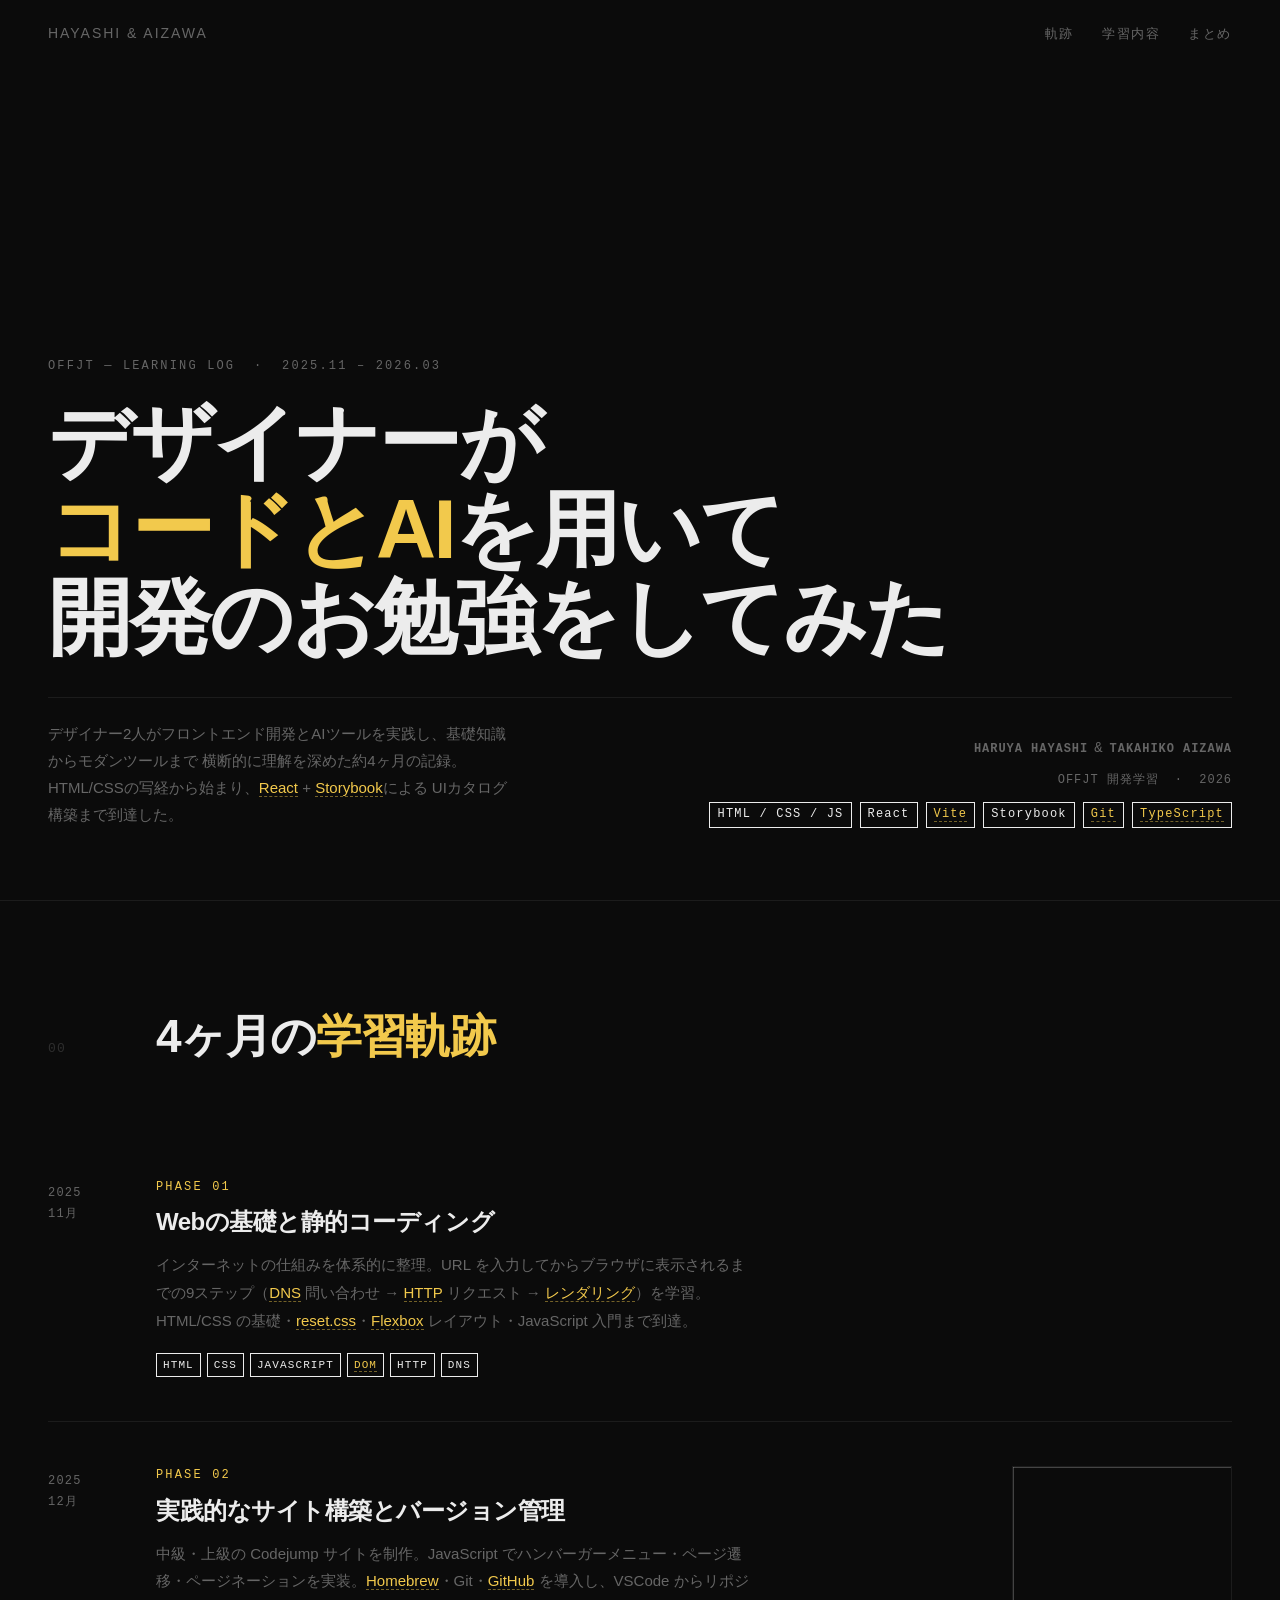
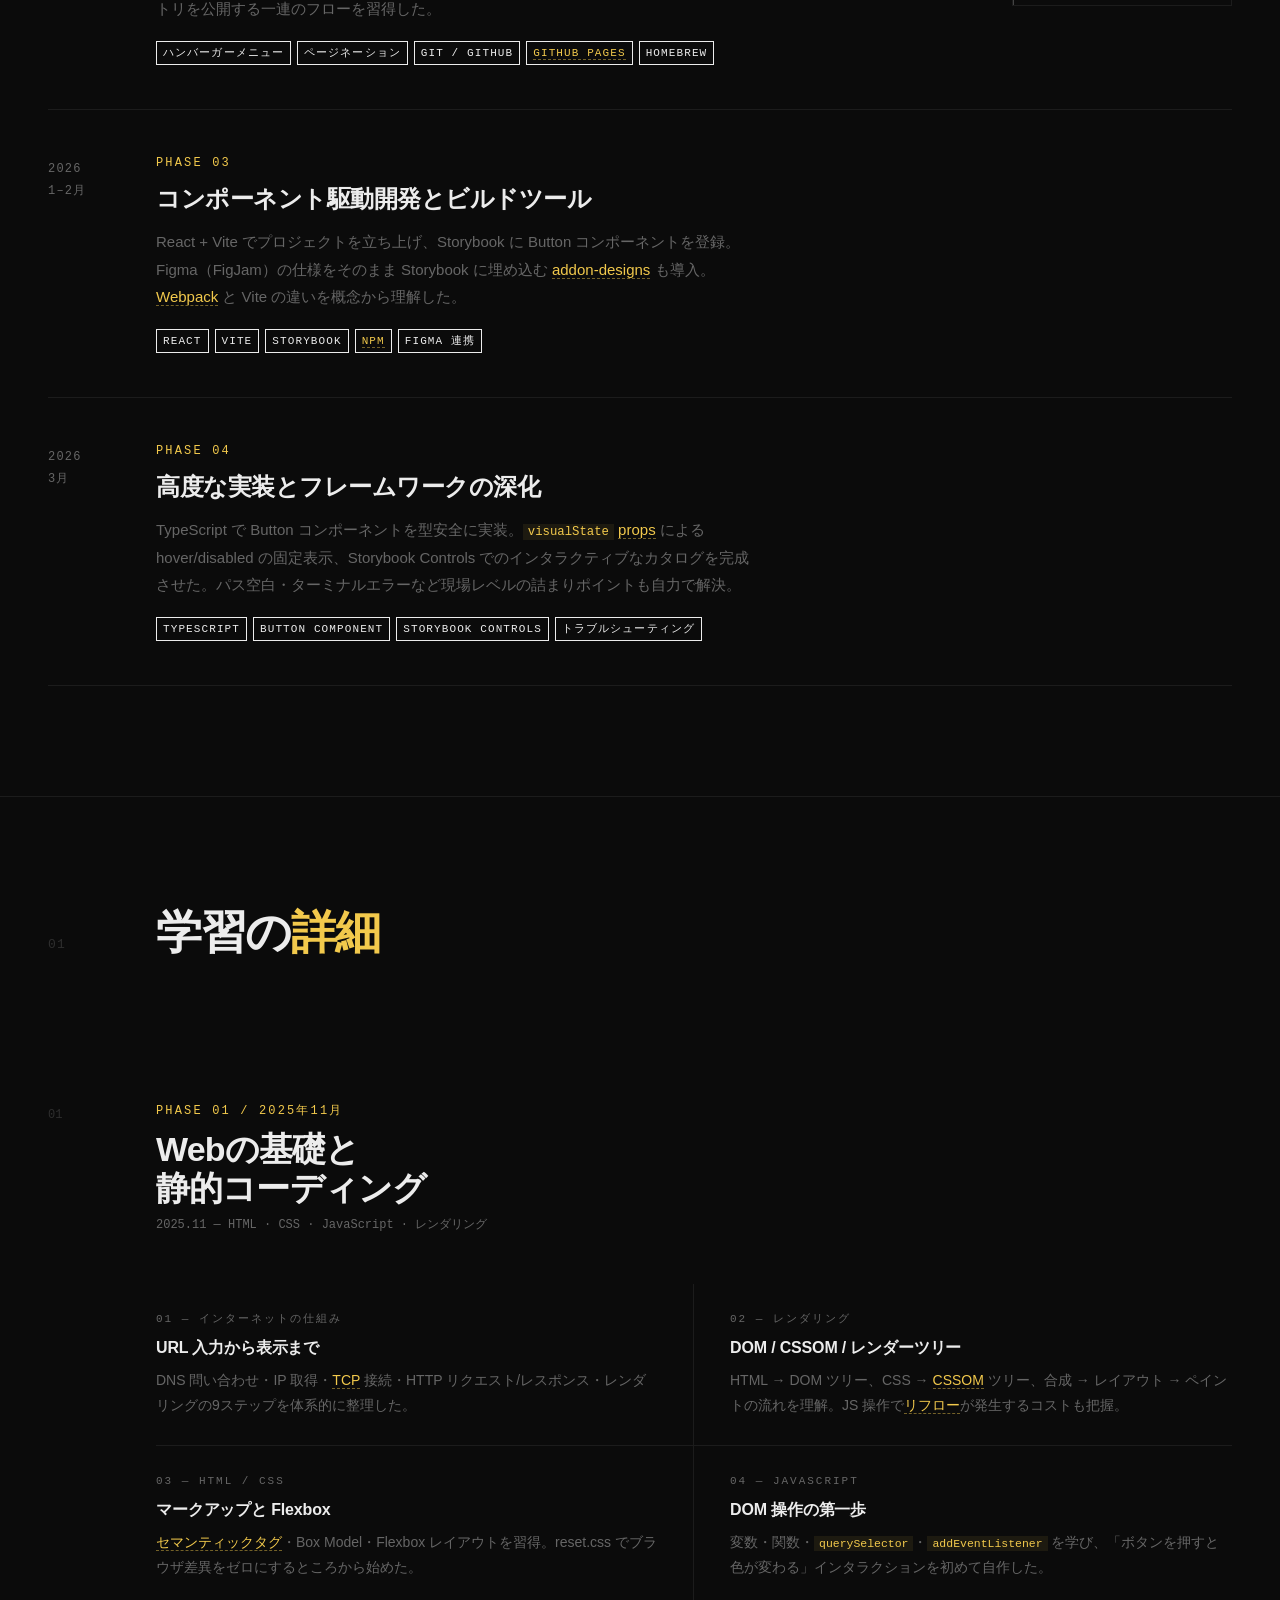
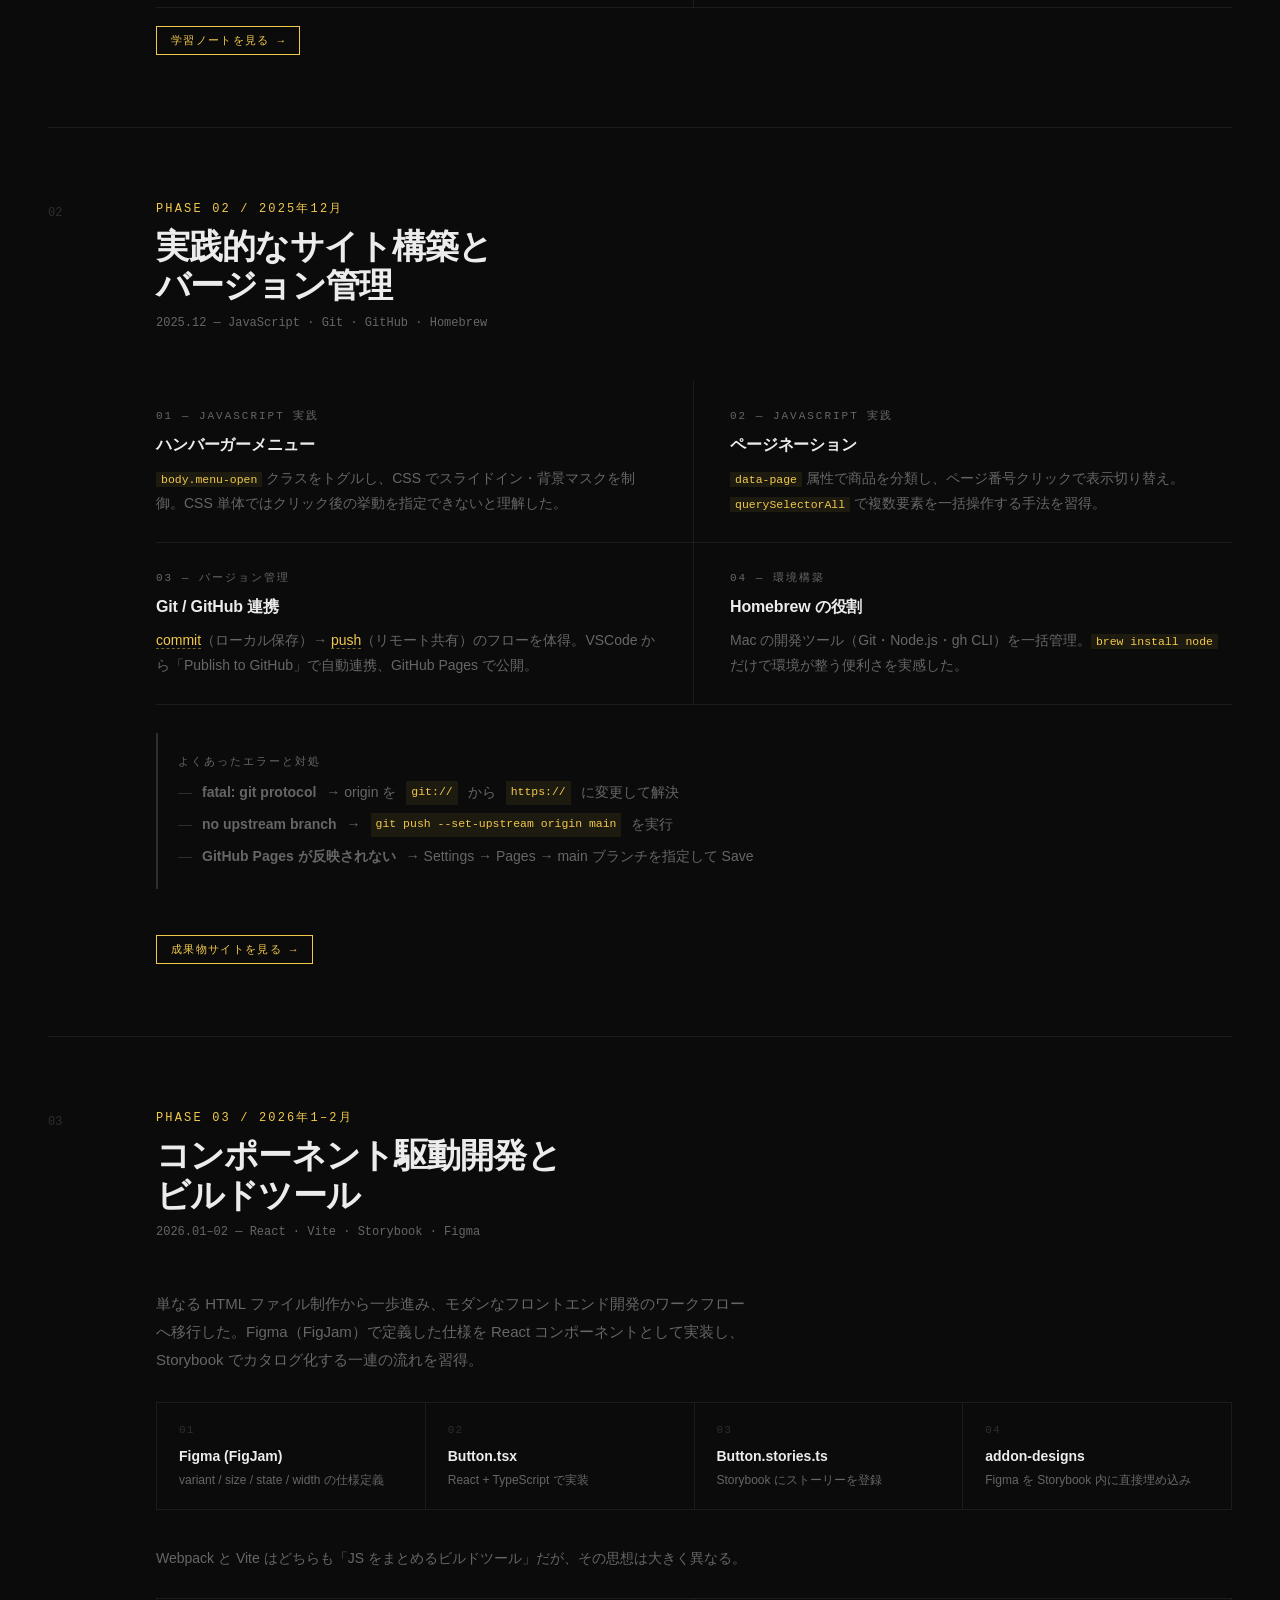
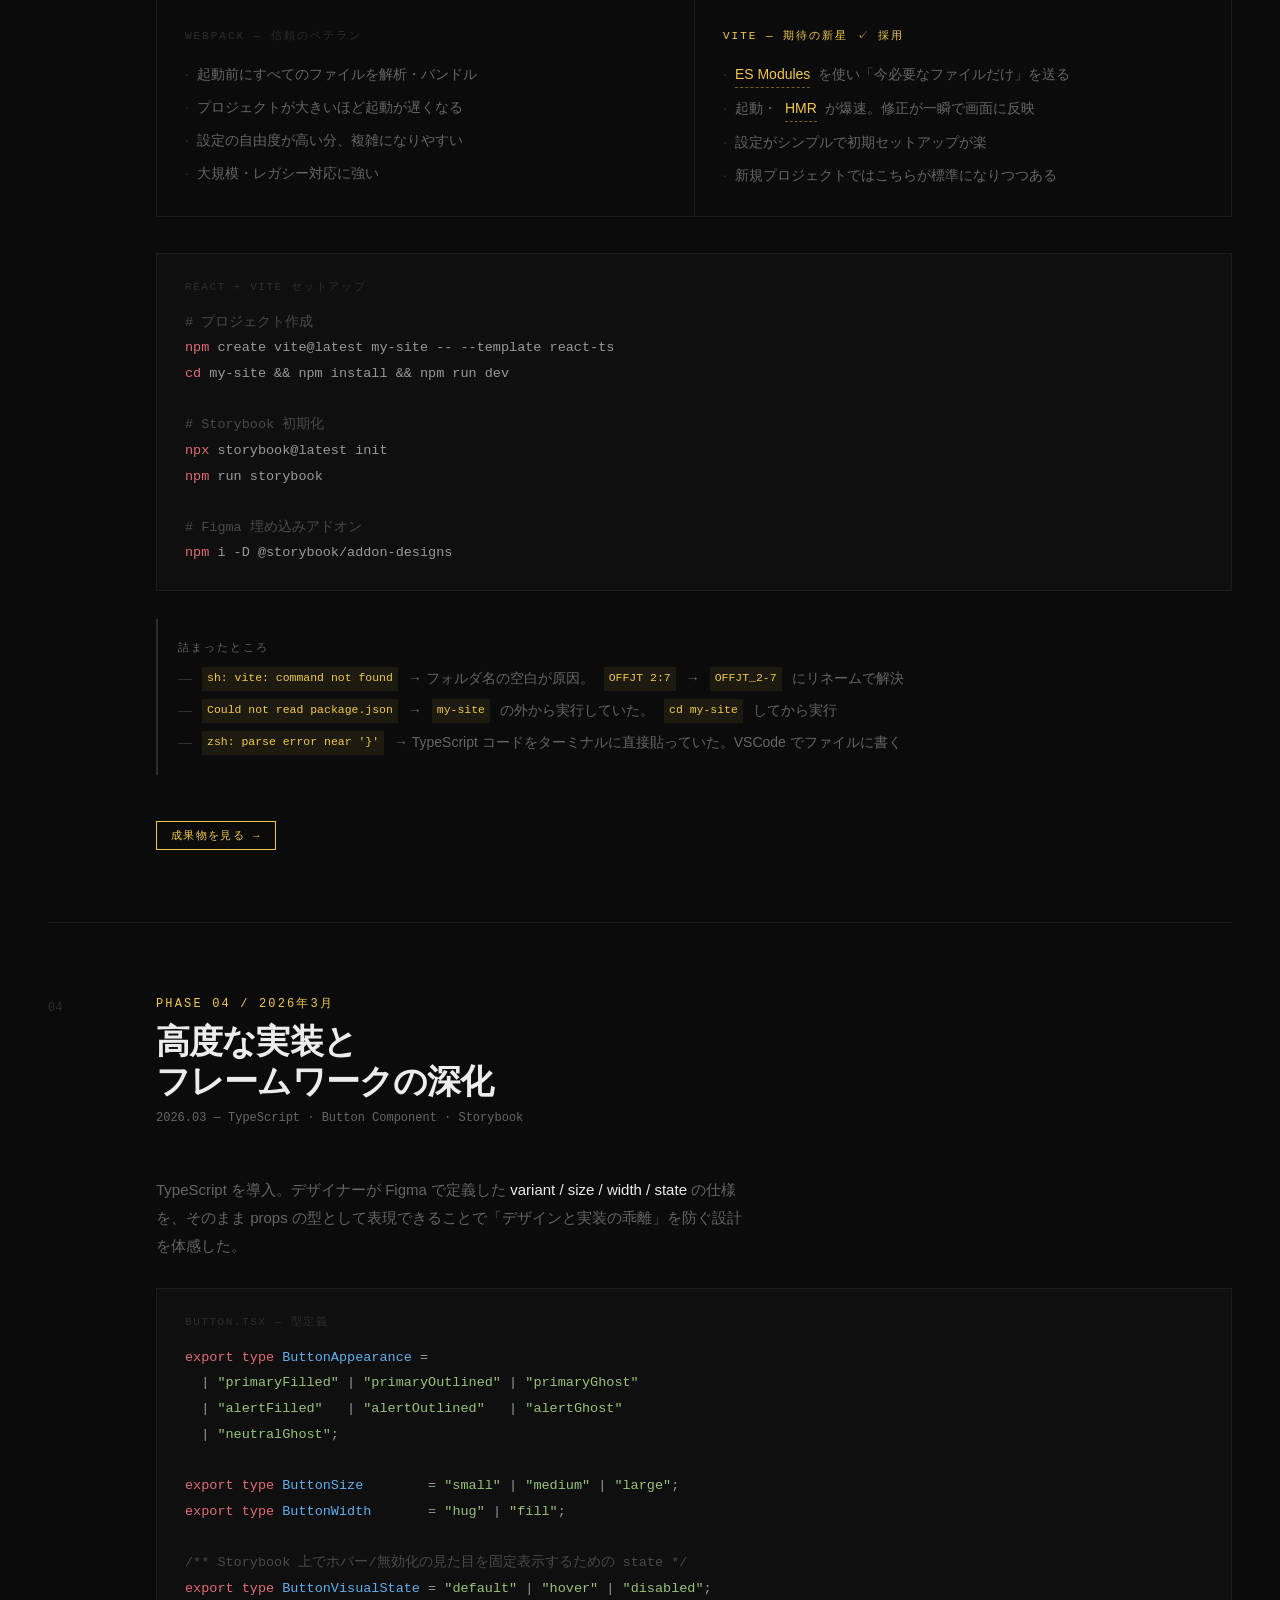
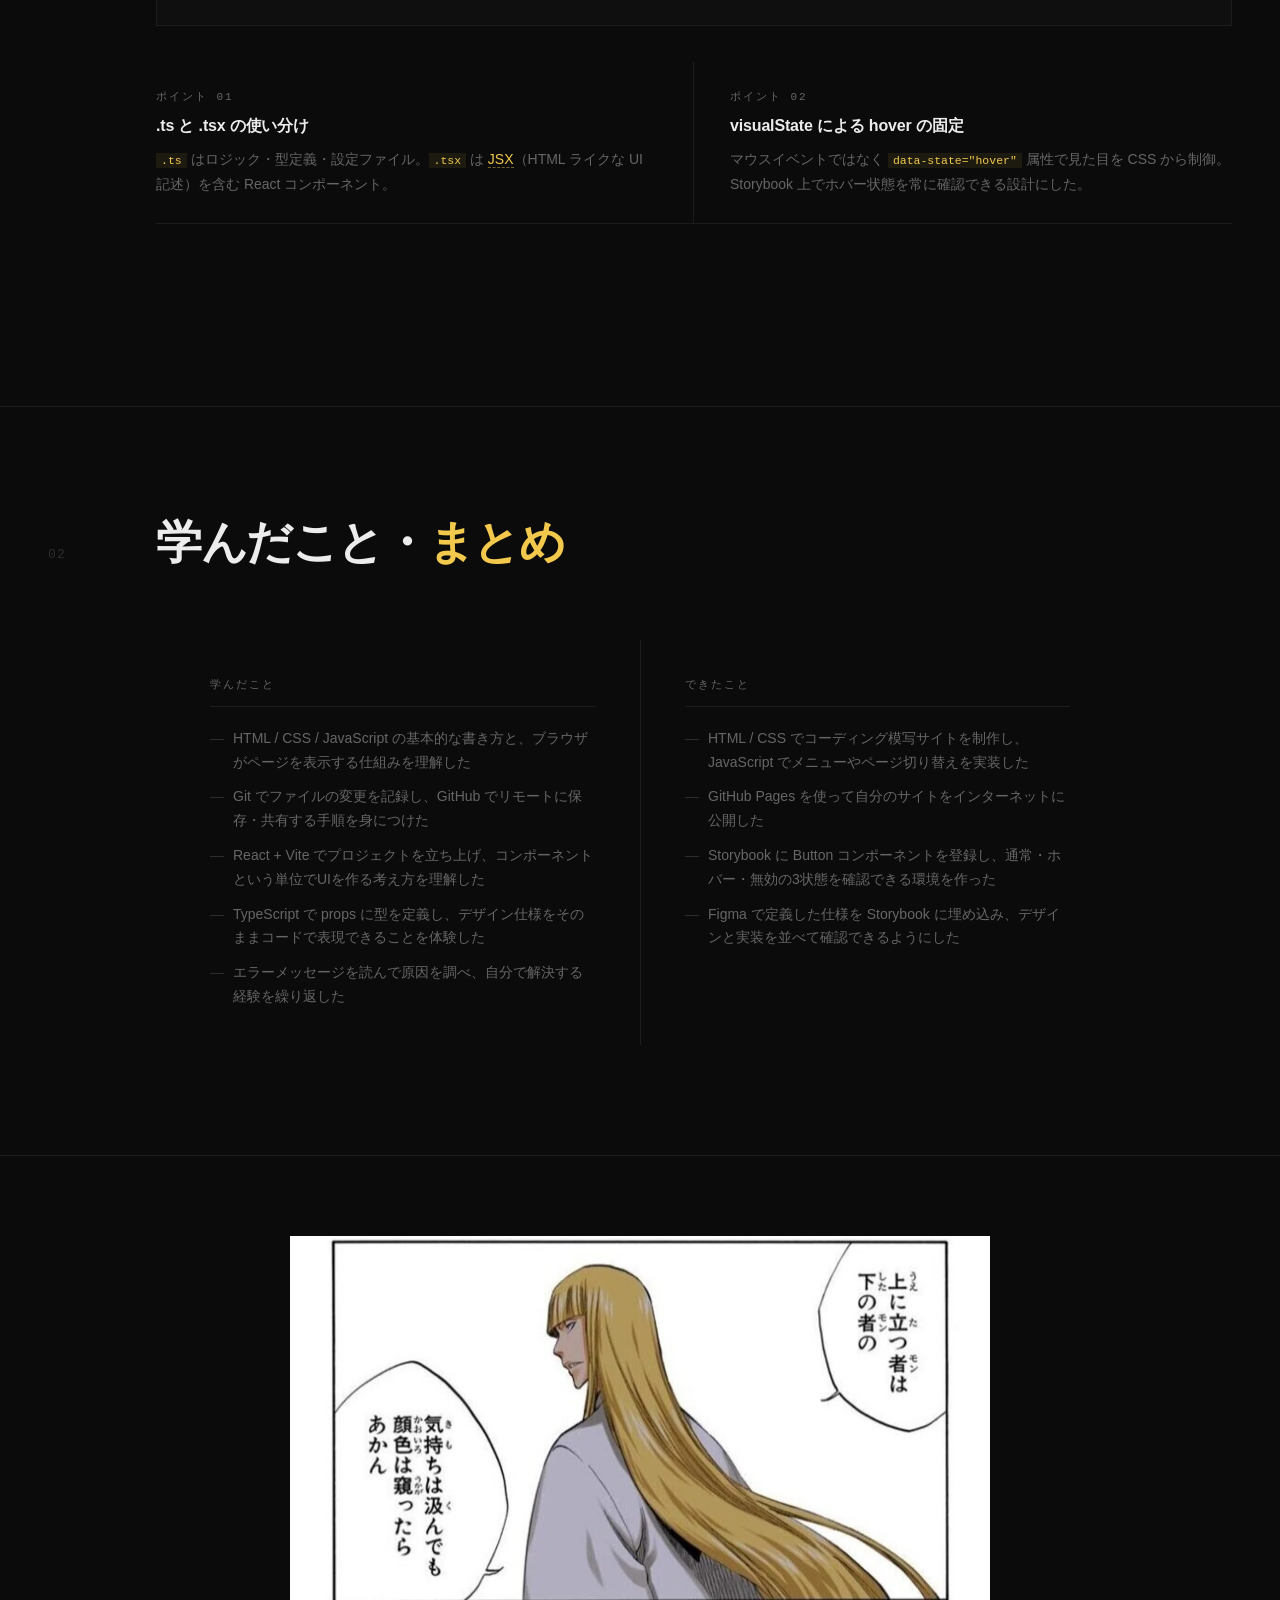
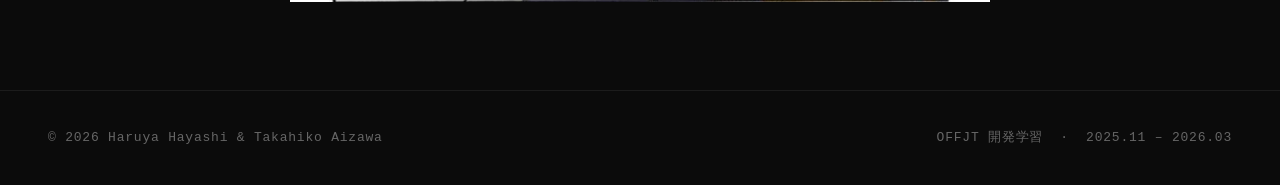
==== index.html @ 08e6c6c5 "e" ====
<!DOCTYPE html>
<html lang="ja">
<head>
  <meta charset="UTF-8" />
  <meta name="viewport" content="width=device-width, initial-scale=1.0" />
  <title>デザイナーがコードとAIを用いて — HAYASHI & AIZAWA</title>
  <style>
    :root {
      --bg: #0b0b0b;
      --fg: #ececec;
      --fg-muted: #666;
      --fg-dim: #2e2e2e;
      --accent: #f2c94c;
      --line: #1c1c1c;
      --mono: "SF Mono", "Fira Code", "Inconsolata", monospace;
      --sans: -apple-system, "Hiragino Sans", "Hiragino Kaku Gothic ProN", "Noto Sans JP", sans-serif;
    }

    *, *::before, *::after { box-sizing: border-box; margin: 0; padding: 0; }
    html { scroll-behavior: smooth; }

    body {
      background: var(--bg);
      color: var(--fg);
      font-family: var(--sans);
      line-height: 1.65;
      -webkit-font-smoothing: antialiased;
    }

    ::selection { background: var(--accent); color: #000; }
    ::-webkit-scrollbar { width: 3px; }
    ::-webkit-scrollbar-track { background: var(--bg); }
    ::-webkit-scrollbar-thumb { background: #2a2a2a; }

    /* ── NAV ── */
    nav {
      position: fixed; top: 0; left: 0; right: 0; z-index: 99;
      padding: 20px 48px;
      display: flex; justify-content: space-between; align-items: center;
    }

    .nav-name {
      font-size: 14px; letter-spacing: 0.14em; text-transform: uppercase;
      color: var(--fg-muted); text-decoration: none;
    }

    .nav-right { display: flex; gap: 28px; list-style: none; }

    .nav-right a {
      font-size: 13px; letter-spacing: 0.12em; text-transform: uppercase;
      color: var(--fg-muted); text-decoration: none;
      position: relative; transition: color 0.2s;
    }

    .nav-right a::after {
      content: ""; position: absolute; left: 0; bottom: -2px;
      width: 100%; height: 1px; background: var(--fg);
      transform: scaleX(0); transform-origin: right;
      transition: transform 0.35s cubic-bezier(0.76, 0, 0.24, 1);
    }

    .nav-right a:hover { color: var(--fg); }
    .nav-right a:hover::after { transform: scaleX(1); transform-origin: left; }

    /* ── HERO ── */
    #hero {
      min-height: 100vh; padding: 0 48px 72px;
      display: flex; flex-direction: column; justify-content: flex-end;
    }

    .hero-eyebrow {
      font-family: var(--mono); font-size: 12px; letter-spacing: 0.18em;
      color: var(--fg-muted); text-transform: uppercase; margin-bottom: 22px;
    }

    /* title wrapper — needed for canvas overlay */
    .hero-title-wrap {
      position: relative;
      display: block;
      margin-bottom: 36px;
    }

    .hero-title {
      font-size: clamp(38px, 6.5vw, 90px);
      font-weight: 700; line-height: 1.05; letter-spacing: -0.03em;
      position: relative; z-index: 1;
    }

    .hero-title em { font-style: normal; color: var(--accent); }

.hero-row {
      display: flex; justify-content: space-between; align-items: flex-end;
      border-top: 1px solid var(--line); padding-top: 22px;
      flex-wrap: wrap; gap: 16px;
    }

    .hero-desc {
      max-width: 460px; font-size: 15px; color: var(--fg-muted); line-height: 1.8;
    }

    .hero-meta { text-align: right; }

    .hero-meta-name {
      font-size: 15px; font-weight: 600; letter-spacing: 0.06em; margin-bottom: 6px;
    }

    .hero-meta-name span {
      color: var(--fg-muted); font-weight: 400; font-size: 14px;
      margin: 0 6px;
    }

    .hero-meta p {
      font-family: var(--mono); font-size: 12px; color: var(--fg-muted);
      letter-spacing: 0.08em; line-height: 2;
    }

    .stack-row { display: flex; gap: 8px; flex-wrap: wrap; margin-top: 10px; justify-content: flex-end; }

    .stack-item {
      font-family: var(--mono); font-size: 12px; letter-spacing: 0.1em;
      color: var(--fg); border: 1px solid var(--fg); padding: 2px 7px;
    }

    /* ── SECTION ── */
    .section { padding: 110px 48px; border-top: 1px solid var(--line); }

    .ch {
      display: grid; grid-template-columns: 72px 1fr;
      gap: 36px; align-items: baseline; margin-bottom: 72px;
    }

    .ch-num {
      font-family: var(--mono); font-size: 13px; color: var(--fg-dim);
      letter-spacing: 0.1em; padding-top: 5px;
    }

    .ch-title {
      font-size: clamp(28px, 4vw, 46px);
      font-weight: 700; letter-spacing: -0.03em; line-height: 1.1;
    }

    .ch-title span { color: var(--accent); }

    /* ── TIMELINE ── */
    .tl-item {
      display: grid; grid-template-columns: 72px 1fr;
      gap: 36px; padding: 44px 0; border-bottom: 1px solid var(--line);
    }

    .tl-item:first-child { border-top: 1px solid var(--line); }

    .tl-date {
      font-family: var(--mono); font-size: 12px; color: var(--fg-muted);
      letter-spacing: 0.1em; padding-top: 5px; line-height: 1.8;
    }

    .tl-phase {
      font-size: 12px; letter-spacing: 0.18em; text-transform: uppercase;
      color: var(--accent); font-family: var(--mono); margin-bottom: 10px;
    }

    .tl-heading {
      font-size: clamp(19px, 2.2vw, 24px);
      font-weight: 700; letter-spacing: -0.02em; line-height: 1.25; margin-bottom: 14px;
    }

    .tl-text { font-size: 15px; color: var(--fg-muted); max-width: 600px; line-height: 1.85; }

    .tl-tags { display: flex; flex-wrap: wrap; gap: 6px; margin-top: 18px; }

    .tl-tag {
      font-family: var(--mono); font-size: 11px; letter-spacing: 0.1em;
      color: var(--fg); border: 1px solid var(--fg);
      padding: 2px 6px; text-transform: uppercase;
    }

    /* ── LEARN BLOCK ── */
    .learn-block { padding: 72px 0; border-bottom: 1px solid var(--line); }
    .learn-block:last-child { border-bottom: none; }

    .lb-header { display: grid; grid-template-columns: 72px 1fr; gap: 36px; margin-bottom: 48px; }

    .lb-num { font-family: var(--mono); font-size: 12px; color: var(--fg-dim); padding-top: 4px; }

    .lb-phase-label {
      font-family: var(--mono); font-size: 12px; letter-spacing: 0.18em;
      color: var(--accent); text-transform: uppercase; margin-bottom: 8px;
    }

    .lb-title {
      font-size: clamp(22px, 3vw, 34px);
      font-weight: 700; letter-spacing: -0.025em; line-height: 1.15;
    }

    .lb-period {
      font-family: var(--mono); font-size: 12px; color: var(--fg-muted); margin-top: 8px;
    }

    .lb-body { display: grid; grid-template-columns: 72px 1fr; gap: 36px; }

    .learn-items { display: grid; grid-template-columns: 1fr 1fr; }

    .learn-item {
      padding: 26px 0; border-bottom: 1px solid var(--line); padding-right: 36px;
    }

    .learn-item:nth-child(odd) { border-right: 1px solid var(--line); }
    .learn-item:nth-child(even) { padding-left: 36px; padding-right: 0; }

    .learn-item-label {
      font-family: var(--mono); font-size: 11px; letter-spacing: 0.18em;
      color: var(--fg-muted); text-transform: uppercase; margin-bottom: 7px;
    }

    .learn-item-title { font-size: 16px; font-weight: 600; margin-bottom: 7px; letter-spacing: -0.01em; }

    .learn-item-text { font-size: 14px; color: var(--fg-muted); line-height: 1.8; }

    /* ── CODE ── */
    code {
      font-family: var(--mono); font-size: 0.82em;
      color: var(--accent); background: rgba(242,201,76,0.08); padding: 1px 5px;
    }

    .codeblock {
      margin: 28px 0; background: #0f0f0f;
      border: 1px solid var(--line); padding: 24px 28px; overflow-x: auto;
    }

    .codeblock-label {
      font-family: var(--mono); font-size: 11px; letter-spacing: 0.14em;
      color: var(--fg-dim); text-transform: uppercase; margin-bottom: 14px;
    }

    .codeblock pre {
      font-family: var(--mono); font-size: 13.5px; line-height: 1.9; color: #999;
    }

    .codeblock pre .kw  { color: #e06c75; }
    .codeblock pre .ty  { color: #61afef; }
    .codeblock pre .st  { color: #98c379; }
    .codeblock pre .cm  { color: #4a4a4a; }

    /* ── NOTE ── */
    .note {
      padding: 20px 0 20px 20px; border-left: 2px solid var(--fg-dim); margin: 28px 0;
    }

    .note-label {
      font-family: var(--mono); font-size: 11px; letter-spacing: 0.18em;
      color: var(--fg-muted); text-transform: uppercase; margin-bottom: 10px;
    }

    .note-list { list-style: none; display: flex; flex-direction: column; gap: 8px; }

    .note-list li {
      font-size: 14px; color: var(--fg-muted); line-height: 1.7;
      display: flex; gap: 10px;
    }

    .note-list li::before { content: "—"; color: var(--fg-dim); flex-shrink: 0; }

    /* ── COMPARE ── */
    .compare { display: grid; grid-template-columns: 1fr 1fr; border: 1px solid var(--line); margin: 28px 0; }

    .compare-col { padding: 28px; }
    .compare-col + .compare-col { border-left: 1px solid var(--line); }

    .compare-col-label {
      font-family: var(--mono); font-size: 11px; letter-spacing: 0.18em;
      text-transform: uppercase; margin-bottom: 18px;
    }

    .compare-col.col-a .compare-col-label { color: var(--fg-dim); }
    .compare-col.col-b .compare-col-label { color: var(--accent); }

    .compare-list { list-style: none; display: flex; flex-direction: column; gap: 9px; }

    .compare-list li {
      font-size: 14px; color: var(--fg-muted); line-height: 1.7;
      display: flex; gap: 8px;
    }

    .compare-list li::before { content: "·"; color: var(--fg-dim); }

    /* ── FLOW ── */
    .flow { display: flex; border: 1px solid var(--line); margin: 28px 0; flex-wrap: wrap; }

    .flow-step { padding: 18px 22px; flex: 1 1 0; min-width: 120px; }
    .flow-step + .flow-step { border-left: 1px solid var(--line); }

    .flow-step-num {
      font-family: var(--mono); font-size: 11px; color: var(--fg-dim);
      letter-spacing: 0.1em; margin-bottom: 6px;
    }

    .flow-step-title { font-size: 14px; font-weight: 600; margin-bottom: 3px; }
    .flow-step-sub { font-size: 12px; color: var(--fg-muted); }

    /* ── SUMMARY ── */
    .summary-cols {
      display: grid; grid-template-columns: 1fr 1fr;
      max-width: 860px; margin: 0 auto;
    }

    .s-col { padding: 36px 0; padding-right: 44px; }

    .s-col + .s-col { padding-left: 44px; border-left: 1px solid var(--line); }

    .s-col:last-child { padding-right: 0; }

    .s-col-label {
      font-family: var(--mono); font-size: 11px; letter-spacing: 0.18em;
      text-transform: uppercase; color: var(--fg-muted);
      margin-bottom: 20px; padding-bottom: 12px; border-bottom: 1px solid var(--line);
    }

    .s-list { list-style: none; display: flex; flex-direction: column; gap: 11px; }

    .s-list li {
      font-size: 14px; color: var(--fg-muted); line-height: 1.7; display: flex; gap: 9px;
    }

    .s-list li::before { content: "—"; color: var(--fg-dim); flex-shrink: 0; }

    /* ── FOOTER ── */
    footer {
      border-top: 1px solid var(--line); padding: 36px 48px;
      display: flex; justify-content: space-between; align-items: center;
      flex-wrap: wrap; gap: 12px;
    }

    footer p { font-family: var(--mono); font-size: 13px; color: var(--fg-muted); letter-spacing: 0.06em; }

    /* ── SITE MODAL ── */
    .site-preview-btn {
      display: inline-flex; align-items: center; gap: 7px;
      margin-top: 18px;
      font-family: var(--mono); font-size: 11px; letter-spacing: 0.12em; text-transform: uppercase;
      color: var(--accent); border: 1px solid var(--accent);
      padding: 6px 14px; cursor: pointer; background: none;
      transition: background 0.2s, color 0.2s;
    }
    .site-preview-btn:hover { background: var(--accent); color: #000; }

    .site-modal-overlay {
      display: none; position: fixed; inset: 0; z-index: 999;
      background: rgba(0,0,0,0.85); backdrop-filter: blur(4px);
      align-items: center; justify-content: center;
    }
    .site-modal-overlay.open { display: flex; }

    .site-modal {
      position: relative; width: 90vw; max-width: 1100px; height: 85vh;
      background: #fff; border: 1px solid var(--line);
      display: flex; flex-direction: column;
    }

    .site-modal-bar {
      display: flex; justify-content: space-between; align-items: center;
      padding: 10px 16px; background: #111; border-bottom: 1px solid var(--line); flex-shrink: 0;
    }

    .site-modal-bar span {
      font-family: var(--mono); font-size: 11px; color: var(--fg-muted); letter-spacing: 0.1em;
    }

    .site-modal-close {
      background: none; border: none; cursor: pointer;
      font-family: var(--mono); font-size: 13px; color: var(--fg-muted);
      transition: color 0.2s; padding: 0 4px;
    }
    .site-modal-close:hover { color: var(--fg); }

    .site-modal iframe {
      flex: 1; width: 100%; border: none;
    }

    /* ── TL THUMBNAIL ── */
    .tl-inner {
      display: flex; justify-content: space-between; align-items: flex-start; gap: 28px;
    }
    .tl-inner-text { flex: 1; min-width: 0; }
    .tl-thumb-wrap {
      flex-shrink: 0; width: 220px; height: 140px;
      overflow: hidden; position: relative;
      border: 1px solid var(--line); cursor: pointer;
    }
    .tl-thumb-wrap iframe {
      width: 1100px; height: 700px;
      transform: scale(0.2); transform-origin: top left;
      pointer-events: none;
    }
    .tl-thumb-overlay {
      position: absolute; inset: 0;
      background: rgba(0,0,0,0); transition: background 0.2s;
      display: flex; align-items: flex-end; padding: 8px;
    }
    .tl-thumb-wrap:hover .tl-thumb-overlay { background: rgba(0,0,0,0.45); }
    .tl-thumb-label {
      font-family: var(--mono); font-size: 10px; letter-spacing: 0.12em;
      text-transform: uppercase; color: #fff;
      opacity: 0; transition: opacity 0.2s;
    }
    .tl-thumb-wrap:hover .tl-thumb-label { opacity: 1; }

    /* ── GLOSSARY ── */
    .gl {
      color: var(--accent);
      border-bottom: 1px dashed rgba(242,201,76,0.45);
      cursor: pointer;
      transition: opacity 0.15s;
    }
    .gl:hover { opacity: 0.65; }

    #gl-popup {
      display: none;
      position: fixed;
      z-index: 9998;
      width: 272px;
      background: #141414;
      border: 1px solid #2e2e2e;
      padding: 16px 18px 15px;
      box-shadow: 0 14px 44px rgba(0,0,0,0.75);
    }
    #gl-popup.open { display: block; }
    #gl-popup-title {
      font-family: var(--mono); font-size: 11px;
      letter-spacing: 0.16em; text-transform: uppercase;
      color: var(--accent); margin-bottom: 9px; padding-right: 20px;
    }
    #gl-popup-body {
      font-size: 13px; color: var(--fg-muted); line-height: 1.75;
    }
    #gl-popup-close {
      position: absolute; top: 10px; right: 12px;
      background: none; border: none; cursor: pointer;
      font-family: var(--mono); font-size: 11px;
      color: var(--fg-dim); padding: 2px 4px;
      transition: color 0.15s;
    }
    #gl-popup-close:hover { color: var(--fg); }

    /* ── REVEAL ── */
    .reveal { opacity: 0; transform: translateY(20px); transition: opacity 0.65s ease, transform 0.65s ease; }
    .reveal.in { opacity: 1; transform: none; }
    .reveal:nth-child(2) { transition-delay: 0.07s; }
    .reveal:nth-child(3) { transition-delay: 0.14s; }

    /* ── RESPONSIVE ── */
    @media (max-width: 768px) {
      nav { padding: 16px 20px; }
      .nav-right { display: none; }
      #hero { padding: 0 20px 56px; }
      .section { padding: 72px 20px; }
      .ch, .tl-item, .lb-header, .lb-body { grid-template-columns: 1fr; gap: 8px; }
      .ch-num, .lb-num { display: none; }
      .learn-items { grid-template-columns: 1fr; }
      .learn-item:nth-child(odd) { border-right: none; }
      .learn-item:nth-child(even) { padding-left: 0; }
      .summary-cols { grid-template-columns: 1fr; }
      .s-col { padding: 28px 0 !important; border-left: none !important; }
      .compare, .flow { grid-template-columns: 1fr; flex-direction: column; }
      .compare-col + .compare-col { border-left: none; border-top: 1px solid var(--line); }
      .flow-step + .flow-step { border-left: none; border-top: 1px solid var(--line); }
      footer { padding: 28px 20px; }
    }
  </style>
</head>
<body>

<!-- NAV -->
<nav>
  <a class="nav-name" href="#hero">Hayashi &amp; Aizawa</a>
  <ul class="nav-right">
    <li><a href="#timeline">軌跡</a></li>
    <li><a href="#phases">学習内容</a></li>
    <li><a href="#summary">まとめ</a></li>
  </ul>
</nav>

<!-- HERO -->
<section id="hero">
  <p class="hero-eyebrow">OFFJT — Learning Log &nbsp;·&nbsp; 2025.11 – 2026.03</p>

  <div class="hero-title-wrap">
    <h1 class="hero-title">
      デザイナーが<br>
      <em>コードとAI</em>を用いて<br>
      開発のお勉強をしてみた
    </h1>
  </div>

  <div class="hero-row">
    <p class="hero-desc">
      デザイナー2人がフロントエンド開発とAIツールを実践し、基礎知識からモダンツールまで
      横断的に理解を深めた約4ヶ月の記録。HTML/CSSの写経から始まり、React + Storybookによる
      UIカタログ構築まで到達した。
    </p>
    <div class="hero-meta">
      <p class="hero-meta-name">
        HARUYA HAYASHI<span>&amp;</span>TAKAHIKO AIZAWA
      </p>
      <p>OFFJT 開発学習 &nbsp;·&nbsp; 2026</p>
      <div class="stack-row">
        <span class="stack-item">HTML / CSS / JS</span>
        <span class="stack-item">React</span>
        <span class="stack-item">Vite</span>
        <span class="stack-item">Storybook</span>
        <span class="stack-item">Git</span>
        <span class="stack-item">TypeScript</span>
      </div>
    </div>
  </div>
</section>

<!-- TIMELINE -->
<section id="timeline" class="section">
  <div class="ch reveal">
    <span class="ch-num">00</span>
    <h2 class="ch-title">4ヶ月の<span>学習軌跡</span></h2>
  </div>

  <div class="tl-item reveal">
    <div class="tl-date">2025<br>11月</div>
    <div>
      <p class="tl-phase">Phase 01</p>
      <h3 class="tl-heading">Webの基礎と静的コーディング</h3>
      <p class="tl-text">インターネットの仕組みを体系的に整理。URL を入力してからブラウザに表示されるまでの9ステップ（DNS 問い合わせ → HTTP リクエスト → レンダリング）を学習。HTML/CSS の基礎・reset.css・Flexbox レイアウト・JavaScript 入門まで到達。</p>
      <div class="tl-tags">
        <span class="tl-tag">HTML</span><span class="tl-tag">CSS</span><span class="tl-tag">JavaScript</span><span class="tl-tag">DOM</span><span class="tl-tag">HTTP</span><span class="tl-tag">DNS</span>
      </div>
    </div>
  </div>

  <div class="tl-item reveal">
    <div class="tl-date">2025<br>12月</div>
    <div class="tl-inner">
      <div class="tl-inner-text">
        <p class="tl-phase">Phase 02</p>
        <h3 class="tl-heading">実践的なサイト構築とバージョン管理</h3>
        <p class="tl-text">中級・上級の Codejump サイトを制作。JavaScript でハンバーガーメニュー・ページ遷移・ページネーションを実装。Homebrew・Git・GitHub を導入し、VSCode からリポジトリを公開する一連のフローを習得した。</p>
        <div class="tl-tags">
          <span class="tl-tag">ハンバーガーメニュー</span><span class="tl-tag">ページネーション</span><span class="tl-tag">Git / GitHub</span><span class="tl-tag">GitHub Pages</span><span class="tl-tag">Homebrew</span>
        </div>
      </div>
      <div class="tl-thumb-wrap" onclick="openTlSampleModal()">
        <iframe src="https://takahikoaizawa-com.github.io/sample/" title="Phase 02 成果物サイト" loading="lazy" scrolling="no"></iframe>
        <div class="tl-thumb-overlay"><span class="tl-thumb-label">サイトを見る →</span></div>
      </div>
    </div>
  </div>

  <div class="tl-item reveal">
    <div class="tl-date">2026<br>1–2月</div>
    <div>
      <p class="tl-phase">Phase 03</p>
      <h3 class="tl-heading">コンポーネント駆動開発とビルドツール</h3>
      <p class="tl-text">React + Vite でプロジェクトを立ち上げ、Storybook に Button コンポーネントを登録。Figma（FigJam）の仕様をそのまま Storybook に埋め込む addon-designs も導入。Webpack と Vite の違いを概念から理解した。</p>
      <div class="tl-tags">
        <span class="tl-tag">React</span><span class="tl-tag">Vite</span><span class="tl-tag">Storybook</span><span class="tl-tag">npm</span><span class="tl-tag">Figma 連携</span>
      </div>
    </div>
  </div>

  <div class="tl-item reveal">
    <div class="tl-date">2026<br>3月</div>
    <div>
      <p class="tl-phase">Phase 04</p>
      <h3 class="tl-heading">高度な実装とフレームワークの深化</h3>
      <p class="tl-text">TypeScript で Button コンポーネントを型安全に実装。<code>visualState</code> props による hover/disabled の固定表示、Storybook Controls でのインタラクティブなカタログを完成させた。パス空白・ターミナルエラーなど現場レベルの詰まりポイントも自力で解決。</p>
      <div class="tl-tags">
        <span class="tl-tag">TypeScript</span><span class="tl-tag">Button Component</span><span class="tl-tag">Storybook Controls</span><span class="tl-tag">トラブルシューティング</span>
      </div>
    </div>
  </div>
</section>

<!-- PHASES DETAIL -->
<section id="phases" class="section">
  <div class="ch reveal">
    <span class="ch-num">01</span>
    <h2 class="ch-title">学習の<span>詳細</span></h2>
  </div>

  <!-- Phase 1 -->
  <div class="learn-block reveal">
    
    <div class="lb-header">
      <span class="lb-num">01</span>
      <div>
        <p class="lb-phase-label">Phase 01 / 2025年11月</p>
        <h3 class="lb-title">Webの基礎と<br>静的コーディング</h3>
        <p class="lb-period">2025.11 — HTML · CSS · JavaScript · レンダリング</p>
      </div>
    </div>
    <div class="lb-body">
      <span></span>
      <div>
        <div class="learn-items">
          <div class="learn-item">
            <p class="learn-item-label">01 — インターネットの仕組み</p>
            <h4 class="learn-item-title">URL 入力から表示まで</h4>
            <p class="learn-item-text">DNS 問い合わせ・IP 取得・TCP 接続・HTTP リクエスト/レスポンス・レンダリングの9ステップを体系的に整理した。</p>
          </div>
          <div class="learn-item">
            <p class="learn-item-label">02 — レンダリング</p>
            <h4 class="learn-item-title">DOM / CSSOM / レンダーツリー</h4>
            <p class="learn-item-text">HTML → DOM ツリー、CSS → CSSOM ツリー、合成 → レイアウト → ペイントの流れを理解。JS 操作でリフローが発生するコストも把握。</p>
          </div>
          <div class="learn-item">
            <p class="learn-item-label">03 — HTML / CSS</p>
            <h4 class="learn-item-title">マークアップと Flexbox</h4>
            <p class="learn-item-text">セマンティックタグ・Box Model・Flexbox レイアウトを習得。reset.css でブラウザ差異をゼロにするところから始めた。</p>
          </div>
          <div class="learn-item">
            <p class="learn-item-label">04 — JavaScript</p>
            <h4 class="learn-item-title">DOM 操作の第一歩</h4>
            <p class="learn-item-text">変数・関数・<code>querySelector</code>・<code>addEventListener</code> を学び、「ボタンを押すと色が変わる」インタラクションを初めて自作した。</p>
          </div>
        </div>
        <button class="site-preview-btn" onclick="openPdfModal()" style="margin-top:18px;">学習ノートを見る →</button>
      </div>
    </div>
  </div>

  <!-- Phase 2 -->
  <div class="learn-block reveal">
    <div class="lb-header">
      <span class="lb-num">02</span>
      <div>
        <p class="lb-phase-label">Phase 02 / 2025年12月</p>
        <h3 class="lb-title">実践的なサイト構築と<br>バージョン管理</h3>
        <p class="lb-period">2025.12 — JavaScript · Git · GitHub · Homebrew</p>
      </div>
    </div>
    <div class="lb-body">
      <span></span>
      <div>
        <div class="learn-items">
          <div class="learn-item">
            <p class="learn-item-label">01 — JavaScript 実践</p>
            <h4 class="learn-item-title">ハンバーガーメニュー</h4>
            <p class="learn-item-text"><code>body.menu-open</code> クラスをトグルし、CSS でスライドイン・背景マスクを制御。CSS 単体ではクリック後の挙動を指定できないと理解した。</p>
          </div>
          <div class="learn-item">
            <p class="learn-item-label">02 — JavaScript 実践</p>
            <h4 class="learn-item-title">ページネーション</h4>
            <p class="learn-item-text"><code>data-page</code> 属性で商品を分類し、ページ番号クリックで表示切り替え。<code>querySelectorAll</code> で複数要素を一括操作する手法を習得。</p>
          </div>
          <div class="learn-item">
            <p class="learn-item-label">03 — バージョン管理</p>
            <h4 class="learn-item-title">Git / GitHub 連携</h4>
            <p class="learn-item-text">commit（ローカル保存）→ push（リモート共有）のフローを体得。VSCode から「Publish to GitHub」で自動連携、GitHub Pages で公開。</p>
          </div>
          <div class="learn-item">
            <p class="learn-item-label">04 — 環境構築</p>
            <h4 class="learn-item-title">Homebrew の役割</h4>
            <p class="learn-item-text">Mac の開発ツール（Git・Node.js・gh CLI）を一括管理。<code>brew install node</code> だけで環境が整う便利さを実感した。</p>
          </div>
        </div>
        <div class="note">
          <p class="note-label">よくあったエラーと対処</p>
          <ul class="note-list">
            <li><strong>fatal: git protocol</strong> → origin を <code>git://</code> から <code>https://</code> に変更して解決</li>
            <li><strong>no upstream branch</strong> → <code>git push --set-upstream origin main</code> を実行</li>
            <li><strong>GitHub Pages が反映されない</strong> → Settings → Pages → main ブランチを指定して Save</li>
          </ul>
        </div>
        <button class="site-preview-btn" onclick="openSiteModal()">成果物サイトを見る →</button>
      </div>
    </div>
  </div>

  <!-- Phase 3 -->
  <div class="learn-block reveal">
    <div class="lb-header">
      <span class="lb-num">03</span>
      <div>
        <p class="lb-phase-label">Phase 03 / 2026年1–2月</p>
        <h3 class="lb-title">コンポーネント駆動開発と<br>ビルドツール</h3>
        <p class="lb-period">2026.01–02 — React · Vite · Storybook · Figma</p>
      </div>
    </div>
    <div class="lb-body">
      <span></span>
      <div>
        <p style="font-size:15px;color:var(--fg-muted);line-height:1.85;max-width:600px;margin-bottom:28px;">単なる HTML ファイル制作から一歩進み、モダンなフロントエンド開発のワークフローへ移行した。Figma（FigJam）で定義した仕様を React コンポーネントとして実装し、Storybook でカタログ化する一連の流れを習得。</p>

        <div class="flow">
          <div class="flow-step">
            <p class="flow-step-num">01</p>
            <p class="flow-step-title">Figma (FigJam)</p>
            <p class="flow-step-sub">variant / size / state / width の仕様定義</p>
          </div>
          <div class="flow-step">
            <p class="flow-step-num">02</p>
            <p class="flow-step-title">Button.tsx</p>
            <p class="flow-step-sub">React + TypeScript で実装</p>
          </div>
          <div class="flow-step">
            <p class="flow-step-num">03</p>
            <p class="flow-step-title">Button.stories.ts</p>
            <p class="flow-step-sub">Storybook にストーリーを登録</p>
          </div>
          <div class="flow-step">
            <p class="flow-step-num">04</p>
            <p class="flow-step-title">addon-designs</p>
            <p class="flow-step-sub">Figma を Storybook 内に直接埋め込み</p>
          </div>
        </div>

        <div style="margin-top:36px;">
          <p style="font-size:14px;color:var(--fg-muted);margin-bottom:20px;line-height:1.75;">Webpack と Vite はどちらも「JS をまとめるビルドツール」だが、その思想は大きく異なる。</p>
          <div class="compare">
            <div class="compare-col col-a">
              <p class="compare-col-label">Webpack — 信頼のベテラン</p>
              <ul class="compare-list">
                <li>起動前にすべてのファイルを解析・バンドル</li>
                <li>プロジェクトが大きいほど起動が遅くなる</li>
                <li>設定の自由度が高い分、複雑になりやすい</li>
                <li>大規模・レガシー対応に強い</li>
              </ul>
            </div>
            <div class="compare-col col-b">
              <p class="compare-col-label">Vite — 期待の新星 ✓ 採用</p>
              <ul class="compare-list">
                <li>ES Modules を使い「今必要なファイルだけ」を送る</li>
                <li>起動・HMR が爆速。修正が一瞬で画面に反映</li>
                <li>設定がシンプルで初期セットアップが楽</li>
                <li>新規プロジェクトではこちらが標準になりつつある</li>
              </ul>
            </div>
          </div>
        </div>

        <div class="codeblock" style="margin-top:36px;">
          <p class="codeblock-label">React + Vite セットアップ</p>
          <pre><span class="cm"># プロジェクト作成</span>
<span class="kw">npm</span> create vite@latest my-site -- --template react-ts
<span class="kw">cd</span> my-site && npm install && npm run dev

<span class="cm"># Storybook 初期化</span>
<span class="kw">npx</span> storybook@latest init
<span class="kw">npm</span> run storybook

<span class="cm"># Figma 埋め込みアドオン</span>
<span class="kw">npm</span> i -D @storybook/addon-designs</pre>
        </div>

        <div class="note">
          <p class="note-label">詰まったところ</p>
          <ul class="note-list">
            <li><code>sh: vite: command not found</code> → フォルダ名の空白が原因。<code>OFFJT 2:7</code> → <code>OFFJT_2-7</code> にリネームで解決</li>
            <li><code>Could not read package.json</code> → <code>my-site</code> の外から実行していた。<code>cd my-site</code> してから実行</li>
            <li><code>zsh: parse error near '}'</code> → TypeScript コードをターミナルに直接貼っていた。VSCode でファイルに書く</li>
          </ul>
        </div>
        <button class="site-preview-btn" onclick="openStorybookModal()">成果物を見る →</button>
      </div>
    </div>
  </div>

  <!-- Phase 4 -->
  <div class="learn-block reveal">
    <div class="lb-header">
      <span class="lb-num">04</span>
      <div>
        <p class="lb-phase-label">Phase 04 / 2026年3月</p>
        <h3 class="lb-title">高度な実装と<br>フレームワークの深化</h3>
        <p class="lb-period">2026.03 — TypeScript · Button Component · Storybook</p>
      </div>
    </div>
    <div class="lb-body">
      <span></span>
      <div>
        <p style="font-size:15px;color:var(--fg-muted);line-height:1.85;max-width:600px;margin-bottom:28px;">TypeScript を導入。デザイナーが Figma で定義した <em style="font-style:normal;color:var(--fg);">variant / size / width / state</em> の仕様を、そのまま props の型として表現できることで「デザインと実装の乖離」を防ぐ設計を体感した。</p>

        <div class="codeblock">
          <p class="codeblock-label">Button.tsx — 型定義</p>
          <pre><span class="kw">export type</span> <span class="ty">ButtonAppearance</span> =
  | <span class="st">"primaryFilled"</span> | <span class="st">"primaryOutlined"</span> | <span class="st">"primaryGhost"</span>
  | <span class="st">"alertFilled"</span>   | <span class="st">"alertOutlined"</span>   | <span class="st">"alertGhost"</span>
  | <span class="st">"neutralGhost"</span>;

<span class="kw">export type</span> <span class="ty">ButtonSize</span>        = <span class="st">"small"</span> | <span class="st">"medium"</span> | <span class="st">"large"</span>;
<span class="kw">export type</span> <span class="ty">ButtonWidth</span>       = <span class="st">"hug"</span> | <span class="st">"fill"</span>;

<span class="cm">/** Storybook 上でホバー/無効化の見た目を固定表示するための state */</span>
<span class="kw">export type</span> <span class="ty">ButtonVisualState</span> = <span class="st">"default"</span> | <span class="st">"hover"</span> | <span class="st">"disabled"</span>;</pre>
        </div>

        <div class="learn-items" style="margin-top:36px;">
          <div class="learn-item">
            <p class="learn-item-label">ポイント 01</p>
            <h4 class="learn-item-title">.ts と .tsx の使い分け</h4>
            <p class="learn-item-text"><code>.ts</code> はロジック・型定義・設定ファイル。<code>.tsx</code> は JSX（HTML ライクな UI 記述）を含む React コンポーネント。</p>
          </div>
          <div class="learn-item">
            <p class="learn-item-label">ポイント 02</p>
            <h4 class="learn-item-title">visualState による hover の固定</h4>
            <p class="learn-item-text">マウスイベントではなく <code>data-state="hover"</code> 属性で見た目を CSS から制御。Storybook 上でホバー状態を常に確認できる設計にした。</p>
          </div>
        </div>
      </div>
    </div>
  </div>
</section>

<!-- SUMMARY -->
<section id="summary" class="section">
  <div class="ch reveal">
    <span class="ch-num">02</span>
    <h2 class="ch-title">学んだこと・<span>まとめ</span></h2>
  </div>

  <div class="summary-cols reveal">
    <div class="s-col">
      <p class="s-col-label">学んだこと</p>
      <ul class="s-list">
        <li>HTML / CSS / JavaScript の基本的な書き方と、ブラウザがページを表示する仕組みを理解した</li>
        <li>Git でファイルの変更を記録し、GitHub でリモートに保存・共有する手順を身につけた</li>
        <li>React + Vite でプロジェクトを立ち上げ、コンポーネントという単位でUIを作る考え方を理解した</li>
        <li>TypeScript で props に型を定義し、デザイン仕様をそのままコードで表現できることを体験した</li>
        <li>エラーメッセージを読んで原因を調べ、自分で解決する経験を繰り返した</li>
      </ul>
    </div>
    <div class="s-col">
      <p class="s-col-label">できたこと</p>
      <ul class="s-list">
        <li>HTML / CSS でコーディング模写サイトを制作し、JavaScript でメニューやページ切り替えを実装した</li>
        <li>GitHub Pages を使って自分のサイトをインターネットに公開した</li>
        <li>Storybook に Button コンポーネントを登録し、通常・ホバー・無効の3状態を確認できる環境を作った</li>
        <li>Figma で定義した仕様を Storybook に埋め込み、デザインと実装を並べて確認できるようにした</li>
      </ul>
    </div>
  </div>
</section>

<div style="width:100%;text-align:center;padding:80px 48px;border-top:1px solid var(--line);">
  <img src="./rectangle_large_type_2_3c5da51803769f3bfd10574812721371.webp" style="max-width:700px;width:100%;" />
</div>

<footer>
  <p>© 2026 Haruya Hayashi &amp; Takahiko Aizawa</p>
  <p>OFFJT 開発学習 &nbsp;·&nbsp; 2025.11 – 2026.03</p>
</footer>

<!-- TL SAMPLE MODAL -->
<div class="site-modal-overlay" id="tlSampleModal" onclick="closeTlSampleModalOnBg(event)">
  <div class="site-modal" style="max-width:1100px;">
    <div class="site-modal-bar">
      <span>Phase 02 — 成果物サイト</span>
      <button class="site-modal-close" onclick="closeTlSampleModal()">✕ 閉じる</button>
    </div>
    <iframe src="https://takahikoaizawa-com.github.io/sample/" style="flex:1;width:100%;border:none;" title="Phase 02 成果物サイト"></iframe>
  </div>
</div>

<!-- GLOSSARY POPUP -->
<div id="gl-popup" role="tooltip">
  <button id="gl-popup-close" onclick="document.getElementById('gl-popup').classList.remove('open')">✕</button>
  <p id="gl-popup-title"></p>
  <p id="gl-popup-body"></p>
</div>

<!-- STORYBOOK MODAL -->
<div class="site-modal-overlay" id="storybookModal" onclick="closeStorybookModalOnBg(event)">
  <div class="site-modal" style="max-width:1100px;height:auto;max-height:90vh;">
    <div class="site-modal-bar">
      <span>Phase 03 — Storybook 成果物</span>
      <button class="site-modal-close" onclick="closeStorybookModal()">✕ 閉じる</button>
    </div>
    <div style="overflow:auto;flex:1;">
      <img src="./phase03-storybook.png" style="width:100%;display:block;" alt="Phase 03 Storybook 成果物" />
    </div>
  </div>
</div>

<!-- PDF MODAL -->
<div class="site-modal-overlay" id="pdfModal" onclick="closePdfModalOnBg(event)">
  <div class="site-modal">
    <div class="site-modal-bar">
      <span>Phase 01 — 学習ノート（進捗まとめ PDF）</span>
      <button class="site-modal-close" onclick="closePdfModal()">✕ 閉じる</button>
    </div>
    <iframe src="./phase01-notes.pdf" style="flex:1;width:100%;border:none;" title="Phase 01 学習ノート"></iframe>
  </div>
</div>

<!-- SITE MODAL -->
<div class="site-modal-overlay" id="siteModal" onclick="closeSiteModalOnBg(event)">
  <div class="site-modal" style="max-width:1300px;">
    <div class="site-modal-bar">
      <span>Phase 02 — Before / After</span>
      <button class="site-modal-close" onclick="closeSiteModal()">✕ 閉じる</button>
    </div>
    <div style="flex:1;display:flex;overflow:hidden;">
      <!-- BEFORE -->
      <div style="flex:1;display:flex;flex-direction:column;border-right:1px solid #1c1c1c;">
        <div style="padding:8px 16px;background:#111;border-bottom:1px solid #2a2a2a;flex-shrink:0;display:flex;justify-content:space-between;align-items:center;">
          <span style="font-family:monospace;font-size:11px;letter-spacing:0.12em;color:#666;text-transform:uppercase;">Before — 初級編サイト</span>
          <a href="./phase02-before/index.html" target="_blank" style="font-family:monospace;font-size:10px;color:#666;letter-spacing:0.1em;text-decoration:none;" onmouseover="this.style.color='#ececec'" onmouseout="this.style.color='#666'">別タブで開く ↗</a>
        </div>
        <iframe src="./phase02-before/index.html" style="flex:1;width:100%;border:none;" title="Before — 初級編サイト"></iframe>
      </div>
      <!-- AFTER -->
      <div style="flex:1;display:flex;flex-direction:column;">
        <div style="padding:8px 16px;background:#111;border-bottom:1px solid #2a2a2a;flex-shrink:0;display:flex;justify-content:space-between;align-items:center;">
          <span style="font-family:monospace;font-size:11px;letter-spacing:0.12em;color:#f2c94c;text-transform:uppercase;">After — 中級編完成サイト</span>
          <a href="./phase02-after/store/index.html" target="_blank" style="font-family:monospace;font-size:10px;color:#666;letter-spacing:0.1em;text-decoration:none;" onmouseover="this.style.color='#f2c94c'" onmouseout="this.style.color='#666'">別タブで開く ↗</a>
        </div>
        <iframe src="./phase02-after/store/index.html" style="flex:1;width:100%;border:none;" title="After — 中級編完成サイト"></iframe>
      </div>
    </div>
  </div>
</div>

<script>
/* ── TL Sample Modal ── */
function openTlSampleModal() {
  document.getElementById('tlSampleModal').classList.add('open');
  document.body.style.overflow = 'hidden';
}
function closeTlSampleModal() {
  document.getElementById('tlSampleModal').classList.remove('open');
  document.body.style.overflow = '';
}
function closeTlSampleModalOnBg(e) {
  if (e.target === document.getElementById('tlSampleModal')) closeTlSampleModal();
}
/* ── Storybook Modal ── */
function openStorybookModal() {
  document.getElementById('storybookModal').classList.add('open');
  document.body.style.overflow = 'hidden';
}
function closeStorybookModal() {
  document.getElementById('storybookModal').classList.remove('open');
  document.body.style.overflow = '';
}
function closeStorybookModalOnBg(e) {
  if (e.target === document.getElementById('storybookModal')) closeStorybookModal();
}
/* ── PDF Modal ── */
function openPdfModal() {
  document.getElementById('pdfModal').classList.add('open');
  document.body.style.overflow = 'hidden';
}
function closePdfModal() {
  document.getElementById('pdfModal').classList.remove('open');
  document.body.style.overflow = '';
}
function closePdfModalOnBg(e) {
  if (e.target === document.getElementById('pdfModal')) closePdfModal();
}
/* ── Site Modal ── */
function openSiteModal() {
  document.getElementById('siteModal').classList.add('open');
  document.body.style.overflow = 'hidden';
}
function closeSiteModal() {
  document.getElementById('siteModal').classList.remove('open');
  document.body.style.overflow = '';
}
function closeSiteModalOnBg(e) {
  if (e.target === document.getElementById('siteModal')) closeSiteModal();
}
document.addEventListener('keydown', function(e) {
  if (e.key === 'Escape') { closeSiteModal(); closePdfModal(); closeStorybookModal(); closeTlSampleModal(); }
});

/* ── Glossary ── */
(function () {
  const G = {
    'GitHub Pages':           { t: 'GitHub Pages',              b: 'GitHubのリポジトリを無料でWebサイトとして公開できる機能。HTMLファイルをpushするだけでインターネットに公開できる。' },
    'ES Modules':             { t: 'ES Modules',                b: 'JavaScriptの標準的なモジュール（ファイル分割）の仕組み。import/exportを使って機能をファイル間で共有できる。' },
    'addon-designs':          { t: 'addon-designs',             b: 'StorybookにFigmaのデザインを直接埋め込めるアドオン（拡張機能）。実装とデザインを並べて確認できる。' },
    'ビジュアルリグレッションテスト': { t: 'ビジュアルリグレッションテスト', b: 'UIの見た目が意図せず変わっていないかを自動チェックするテスト手法。コード変更前後のスクリーンショットを比較して差分を検出する。' },
    'セマンティックタグ':      { t: 'セマンティックタグ',         b: '意味を持つHTMLタグ（例: header, nav, article）。見た目だけでなく「ここは何のための要素か」を伝え、検索エンジンや音声読み上げにも有効。' },
    'querySelectorAll':       { t: 'querySelectorAll',          b: 'JavaScriptでHTMLの要素を複数まとめて取得するメソッド。取得した全要素に対して一括で処理を適用できる。' },
    'addEventListener':       { t: 'addEventListener',          b: 'HTML要素に「クリックされたら〇〇する」などのイベントを登録するメソッド。ボタンを押したときの動作などに使う。' },
    'querySelector':          { t: 'querySelector',             b: 'JavaScriptでHTMLの要素を1つ取得するメソッド。CSSのようなセレクタで要素を探せる。' },
    'TypeScript':             { t: 'TypeScript',                b: 'JavaScriptに「型」の概念を追加した言語。変数や関数の型を明示することでバグを事前に防ぎやすくなる。' },
    'Storybook':              { t: 'Storybook',                 b: 'UIコンポーネントを独立して開発・確認できるツール。ボタンやカードなどの部品をカタログのように一覧管理できる。' },
    'Chromatic':              { t: 'Chromatic',                 b: 'StorybookのUIをクラウドで管理し、コード変更前後の見た目を自動比較するサービス。意図しないデザイン崩れを検知できる。' },
    'Homebrew':               { t: 'Homebrew',                  b: 'Mac用のパッケージ管理ツール。brew install gitのようなコマンド一つで開発ツールをインストールできる。' },
    'Webpack':                { t: 'Webpack',                   b: '複数のJavaScriptファイルを1つにまとめる（バンドルする）ツール。大規模・レガシープロジェクトで広く使われる。' },
    'Flexbox':                { t: 'Flexbox',                   b: 'CSSのレイアウト機能。要素を横並び・縦並びに柔軟に配置でき、中央寄せや均等配置も簡単に実現できる。' },
    'GitHub':                 { t: 'GitHub',                    b: 'Gitで管理したコードをインターネット上で保存・共有できるサービス。チームでの共同開発にも使われる。' },
    'React':                  { t: 'React',                     b: 'Meta（旧Facebook）が開発したJavaScriptライブラリ。UIを「コンポーネント」という再利用可能な部品に分けて構築できる。' },
    'reset.css':              { t: 'reset.css',                 b: 'ブラウザごとに異なるデフォルトのスタイルをゼロにリセットするCSSファイル。どのブラウザでも同じ見た目から始めるための出発点。' },
    'CSSOM':                  { t: 'CSSOM',                     b: 'CSSをブラウザが読み込んで作るデータ構造。DOMと組み合わせてレンダーツリーを生成し、画面表示に使われる。' },
    'Vite':                   { t: 'Vite',                      b: '高速なフロントエンドのビルドツール。開発中の変更が瞬時に画面に反映され、起動・更新が爆速。Webpackの後継として普及中。' },
    'HMR':                    { t: 'HMR（ホットリロード）',       b: 'コードを変更すると、ページ全体をリロードせずに変更部分だけを即座に反映する機能。開発の体験・効率が大幅に向上する。' },
    'CSSOM':                  { t: 'CSSOM',                     b: 'CSSをブラウザが読み込んで作るデータ構造。DOMと組み合わせてレンダーツリーを生成し、画面表示に使われる。' },
    'DOM':                    { t: 'DOM',                       b: 'HTMLをブラウザが読み込んで作るツリー状のデータ構造。JavaScriptから「この要素の色を変えて」などと操作できる。' },
    'Git':                    { t: 'Git',                       b: 'ファイルの変更履歴を管理するバージョン管理ツール。「いつ・誰が・何を変えたか」を記録でき、過去の状態に戻すことも可能。' },
    'npm':                    { t: 'npm',                       b: 'JavaScriptのパッケージ管理ツール。npm install reactのようにライブラリや開発ツールをコマンド一つでインストール・管理できる。' },
    'DNS':                    { t: 'DNS',                       b: 'ドメイン名（例: google.com）をIPアドレスに変換する「インターネットの住所録」。URLを入力すると最初にDNSへ問い合わせが行われる。' },
    'HTTP':                   { t: 'HTTP',                      b: 'ブラウザとサーバーがデータをやり取りするための通信規約。「このページを見せて（リクエスト）」「はい、どうぞ（レスポンス）」のような会話ルール。' },
    'TCP':                    { t: 'TCP接続',                   b: 'インターネットでデータを確実に届けるための通信プロトコル（規約）。送受信の確認をしながら通信するため、データの欠損が起きにくい。' },
    'JSX':                    { t: 'JSX',                       b: 'JavaScript内にHTMLのような記法でUIを書けるReactの構文。実際にはJavaScriptに変換されて動作する。' },
    'レンダリング':             { t: 'レンダリング',               b: 'ブラウザがHTMLやCSSを解析して画面に表示する処理。DOMとCSSOMを生成し、レイアウト計算→ペイントの順で実行される。' },
    'リフロー':                { t: 'リフロー',                   b: 'JavaScriptでDOMを変更したとき、要素のサイズや位置を再計算する処理。頻繁に起きるとページの描画が重くなる。' },
    'props':                  { t: 'props',                     b: 'Reactコンポーネントに渡すパラメータ（引数）。コンポーネントの見た目や動作をカスタマイズするために使う。例: size="large" など。' },
    'commit':                 { t: 'commit（コミット）',          b: 'Gitでファイルの変更を「記録・保存」する操作。スナップショットのようなもので、後から特定の時点に戻せる。' },
    'push':                   { t: 'push（プッシュ）',            b: '手元のPC（ローカル）のGit変更をGitHub等のリモートサーバーに送信する操作。' },
  };

  const terms = Object.keys(G).sort((a, b) => b.length - a.length);
  const esc = s => s.replace(/[.*+?^${}()|[\]\\]/g, '\\$&');
  const re = new RegExp('(' + terms.map(esc).join('|') + ')');
  const SKIP = new Set(['CODE','PRE','SCRIPT','STYLE','A','BUTTON','H1','H2','H3','H4']);

  const seen = new Set();

  function walk(root) {
    const tw = document.createTreeWalker(root, NodeFilter.SHOW_TEXT, {
      acceptNode(n) {
        let p = n.parentElement;
        while (p) {
          if (SKIP.has(p.tagName) || p.classList.contains('gl') || p.id === 'gl-popup') return NodeFilter.FILTER_REJECT;
          p = p.parentElement;
        }
        return re.test(n.textContent) ? NodeFilter.FILTER_ACCEPT : NodeFilter.FILTER_REJECT;
      }
    });
    const nodes = [];
    while (tw.nextNode()) nodes.push(tw.currentNode);
    nodes.forEach(node => {
      const parts = node.textContent.split(re);
      if (parts.length <= 1) return;
      const frag = document.createDocumentFragment();
      parts.forEach(p => {
        if (G[p] && !seen.has(p)) {
          seen.add(p);
          const s = document.createElement('span');
          s.className = 'gl'; s.dataset.gl = p; s.textContent = p;
          frag.appendChild(s);
        } else {
          frag.appendChild(document.createTextNode(p));
        }
      });
      node.parentNode.replaceChild(frag, node);
    });
  }
  walk(document.body);

  const pop = document.getElementById('gl-popup');
  const pt  = document.getElementById('gl-popup-title');
  const pb  = document.getElementById('gl-popup-body');

  document.addEventListener('click', function (e) {
    const gl = e.target.closest && e.target.closest('.gl');
    if (gl) {
      e.stopPropagation();
      const info = G[gl.dataset.gl];
      if (!info) return;
      pt.textContent = info.t;
      pb.textContent = info.b;
      pop.classList.add('open');
      const r  = gl.getBoundingClientRect();
      const pw = 272;
      const ph = pop.offsetHeight || 110;
      let top  = r.bottom + 8;
      let left = r.left;
      if (left + pw > window.innerWidth - 12) left = window.innerWidth - pw - 12;
      if (left < 12) left = 12;
      if (r.bottom + ph + 8 > window.innerHeight) top = r.top - ph - 8;
      pop.style.top  = top  + 'px';
      pop.style.left = left + 'px';
    } else if (!e.target.closest('#gl-popup')) {
      pop.classList.remove('open');
    }
  });
  document.addEventListener('keydown', function(e) {
    if (e.key === 'Escape') pop.classList.remove('open');
  });
})();

/* ── Scroll Reveal ── */
(function () {
  const io = new IntersectionObserver(entries => {
    entries.forEach(e => { if (e.isIntersecting) { e.target.classList.add('in'); io.unobserve(e.target); } });
  }, { threshold: 0.07 });
  document.querySelectorAll('.reveal').forEach(el => io.observe(el));
})();
</script>
</body>
</html>
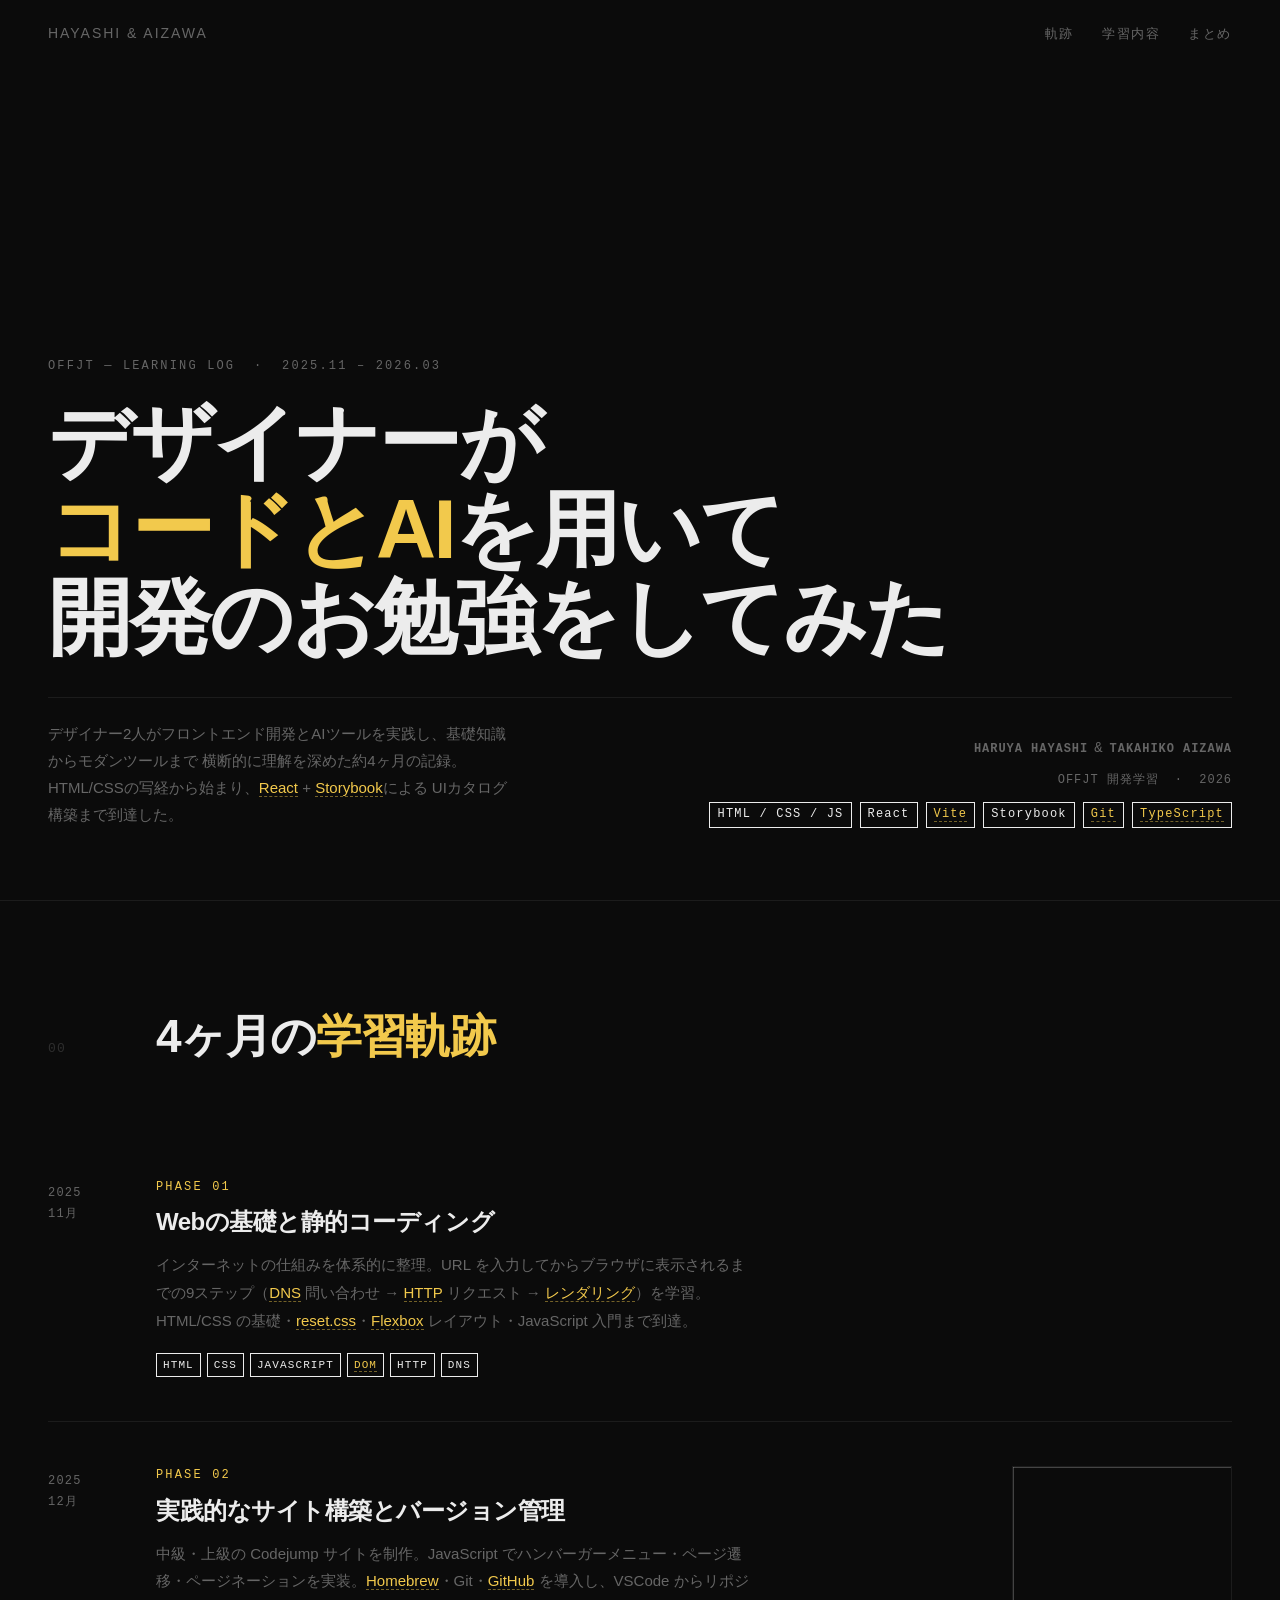
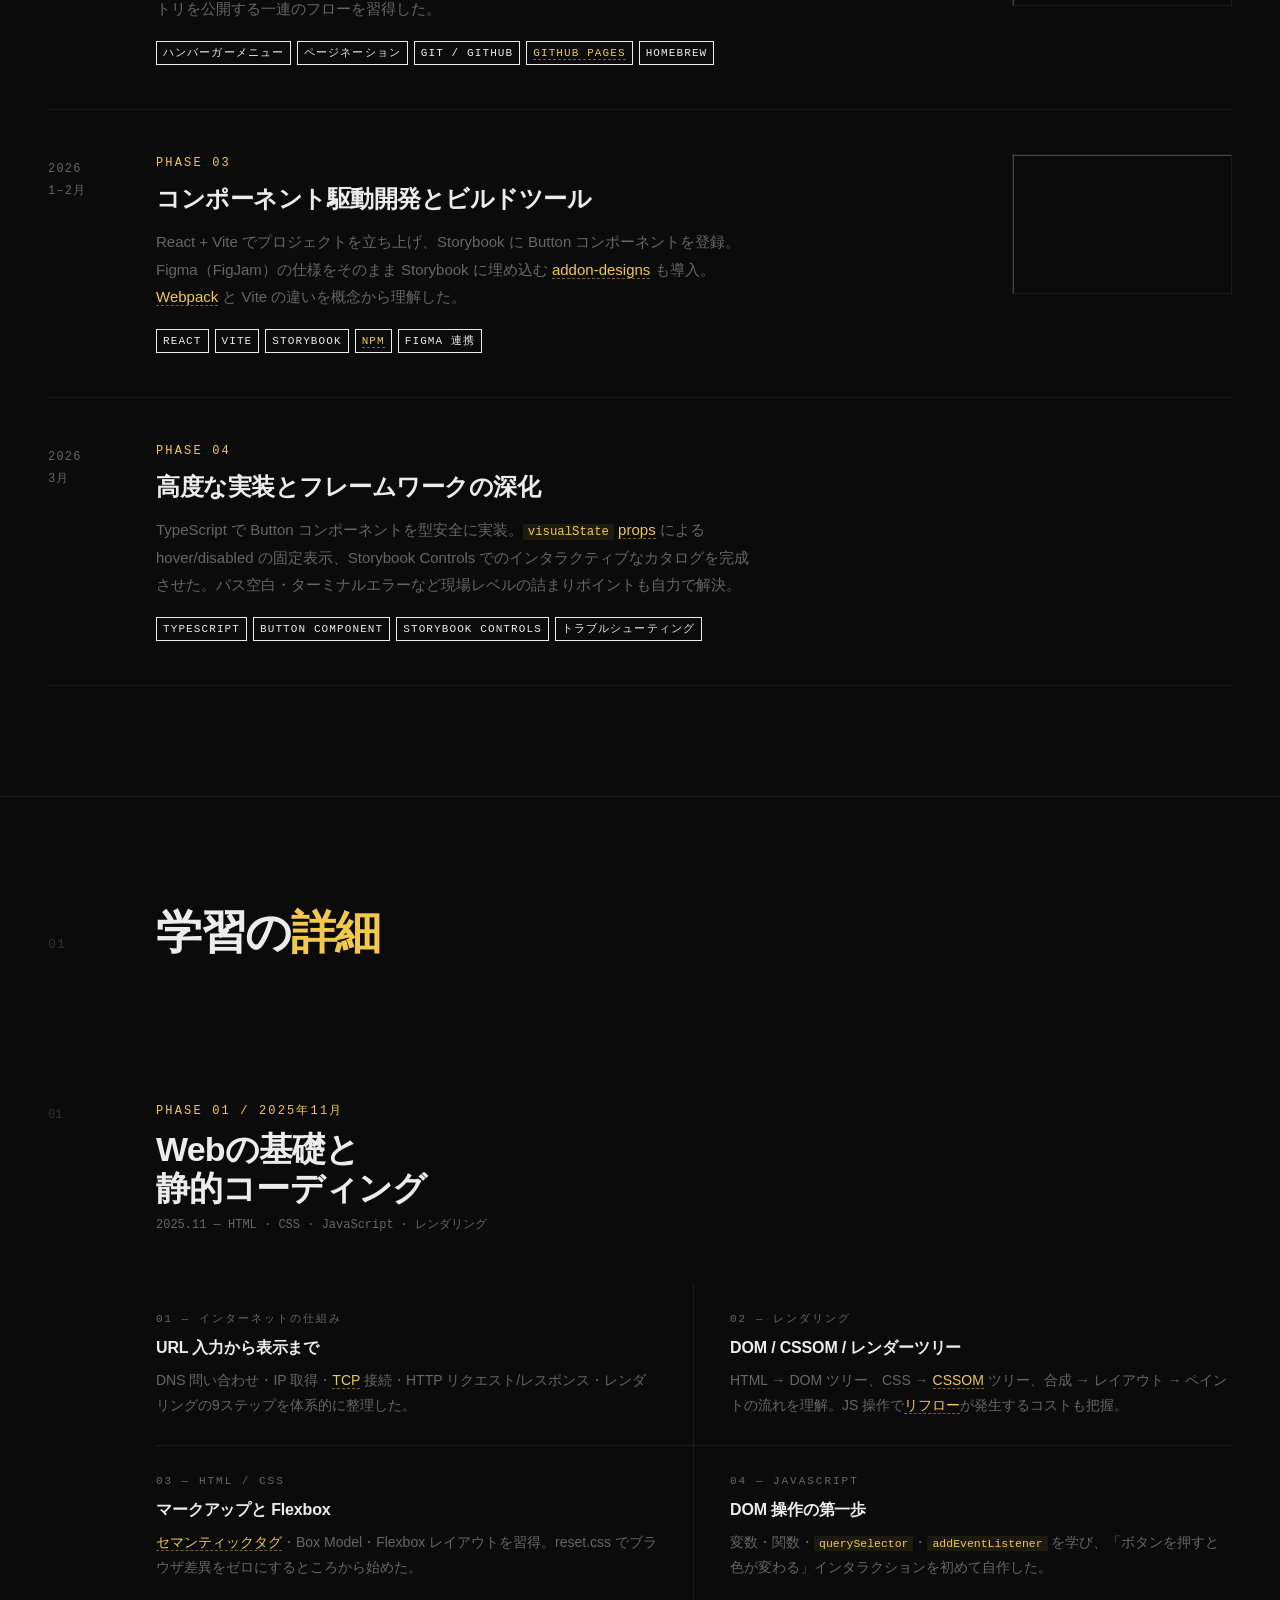
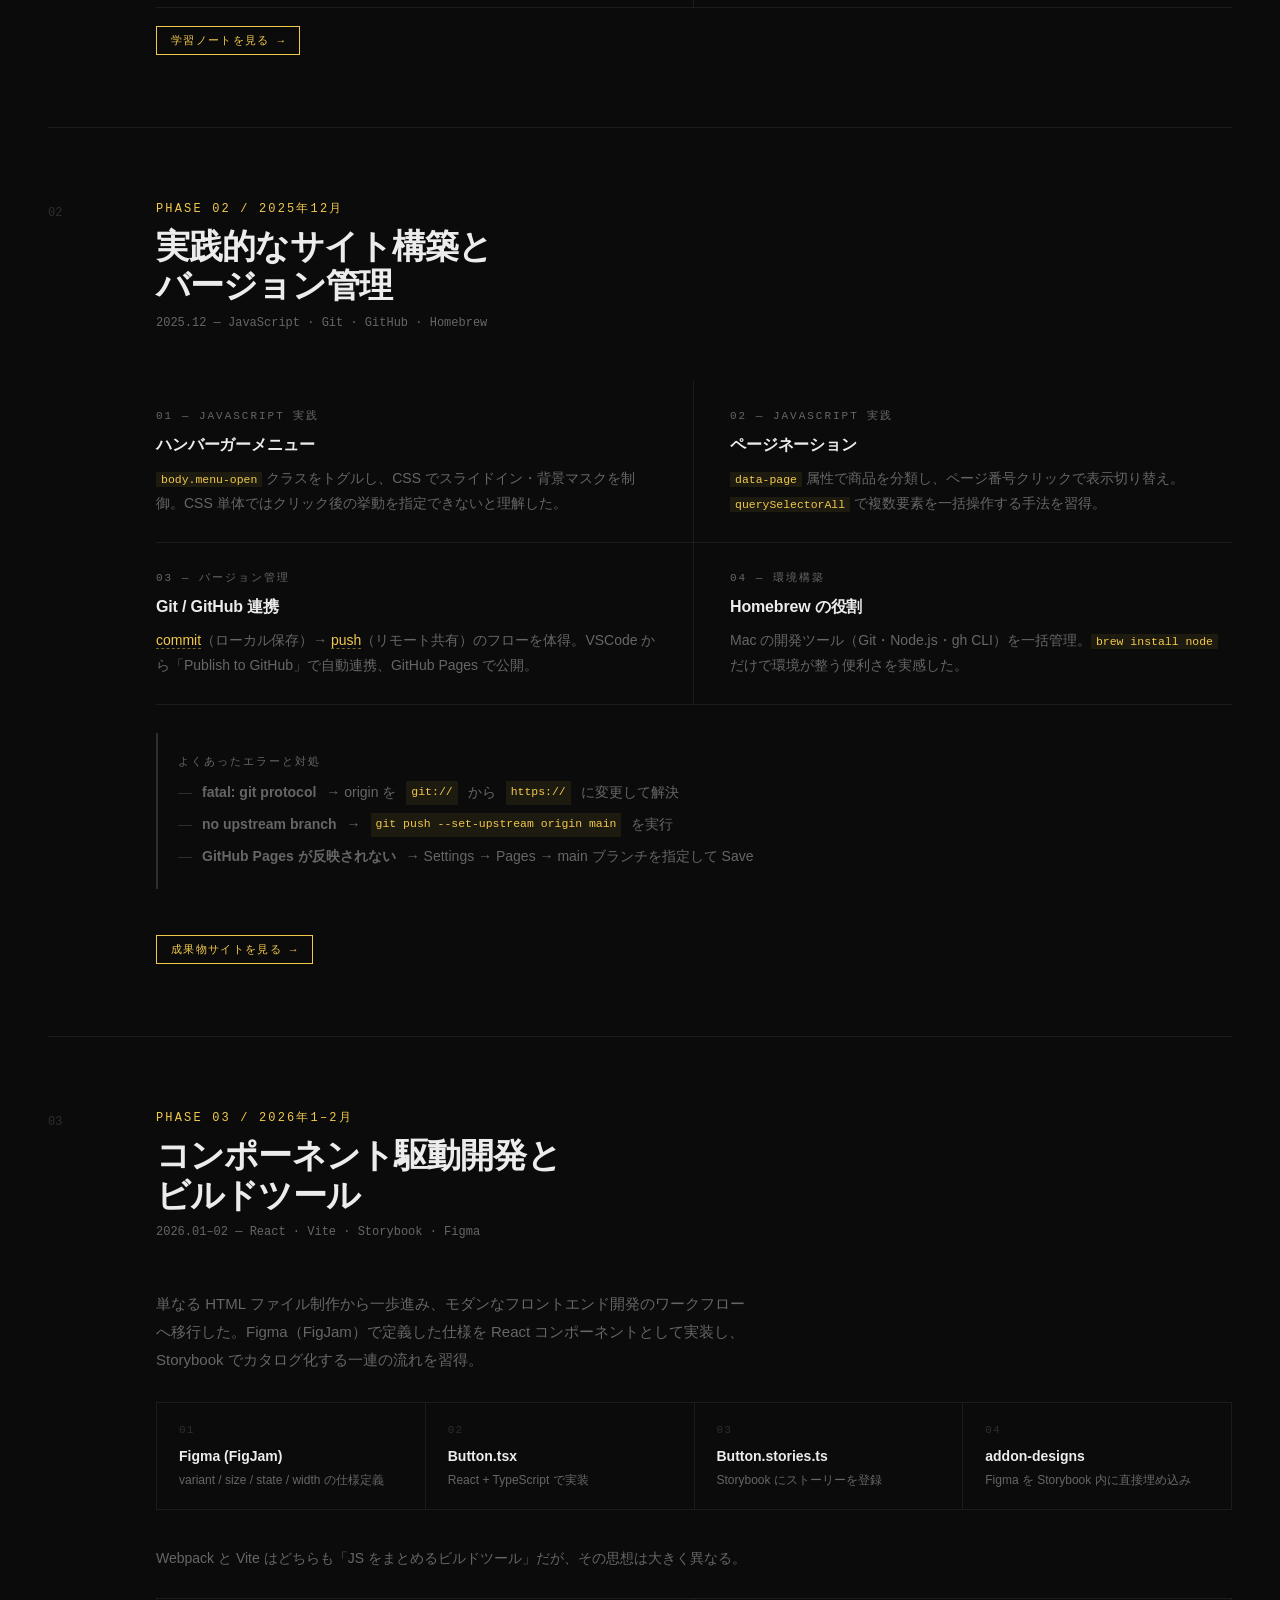
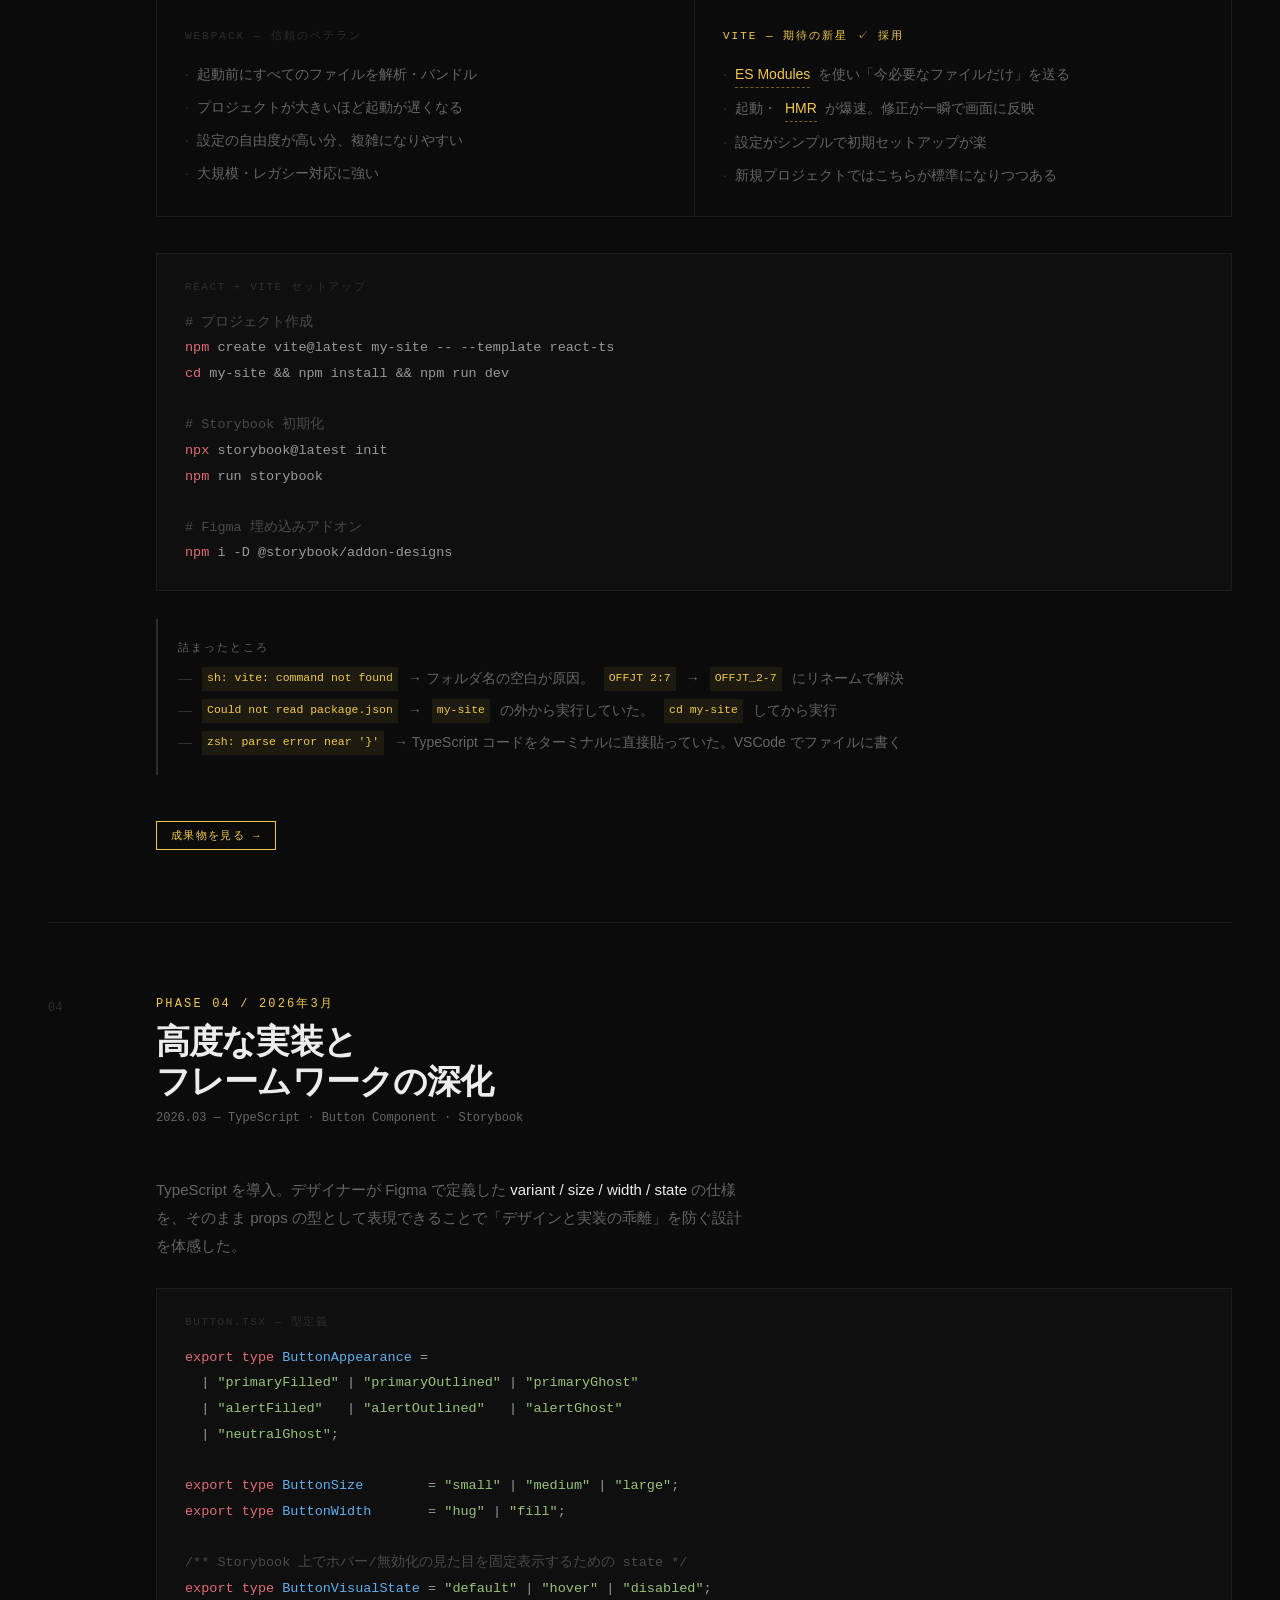
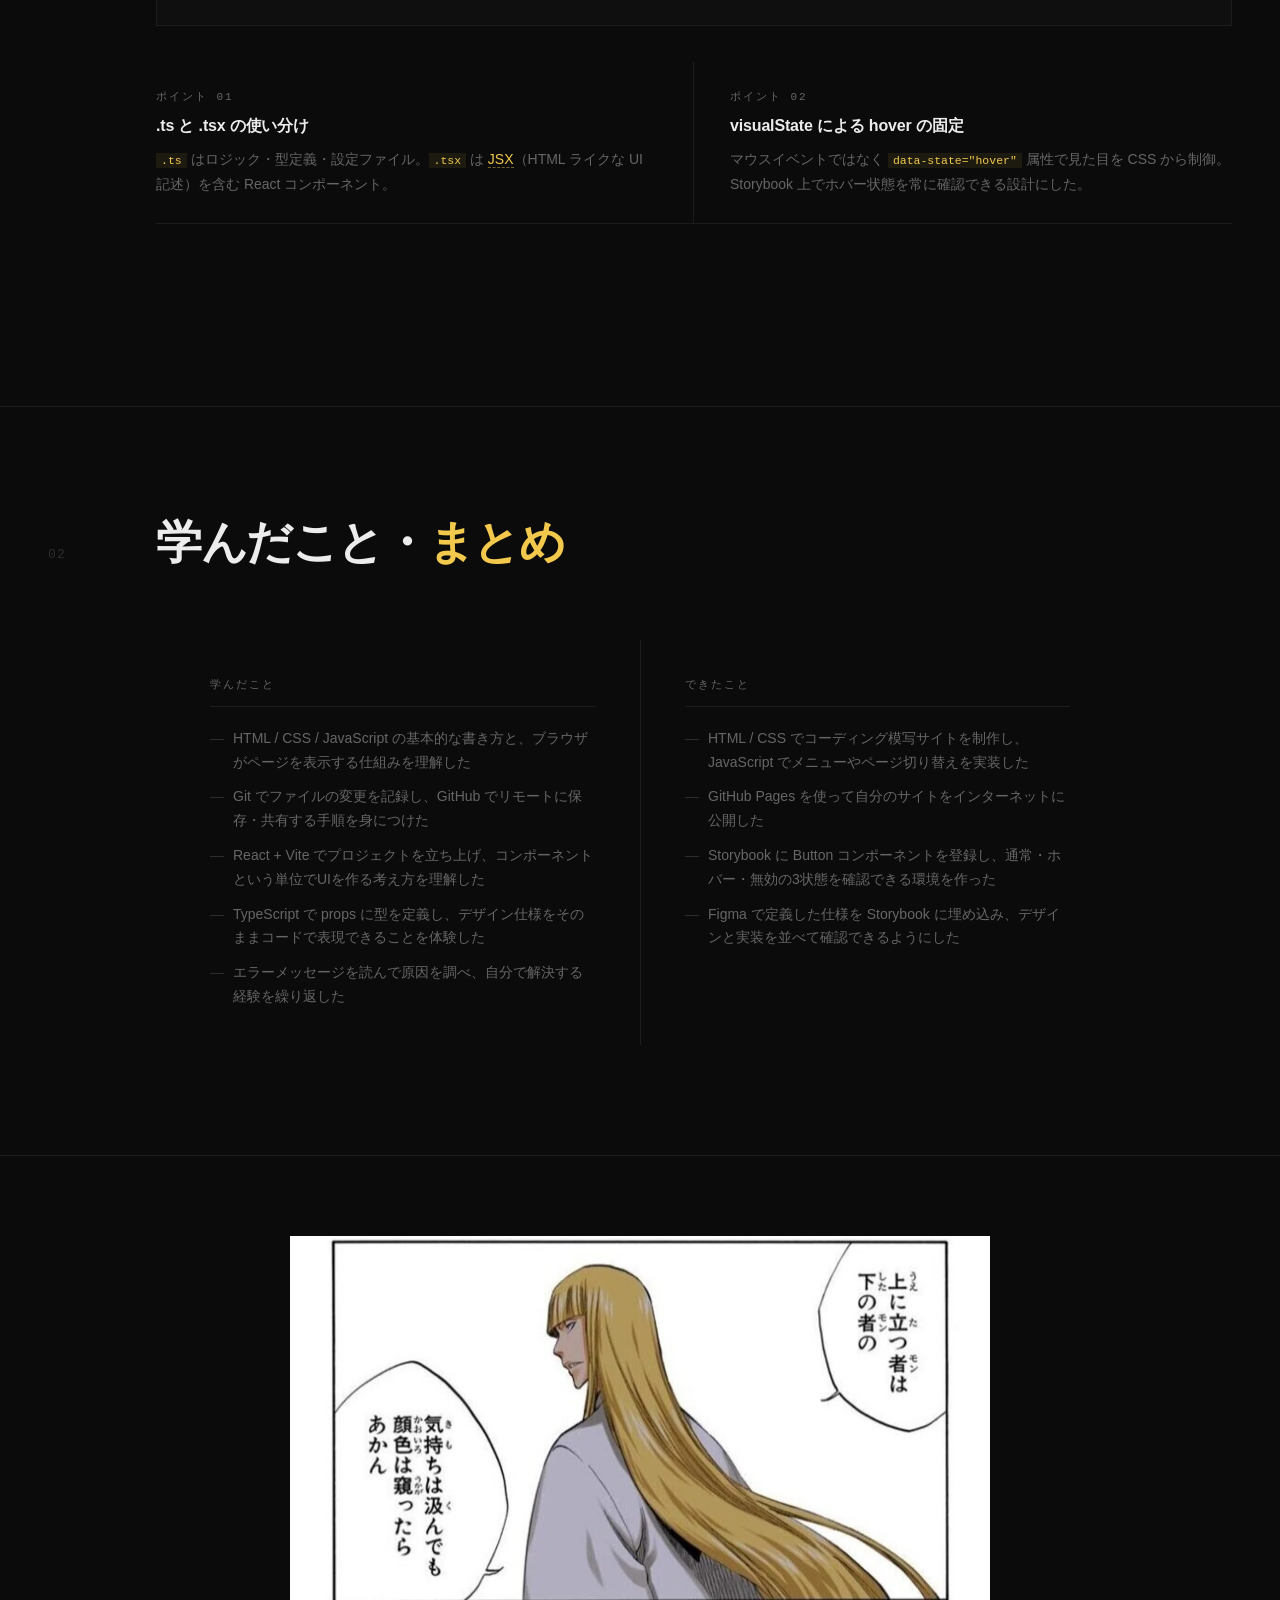
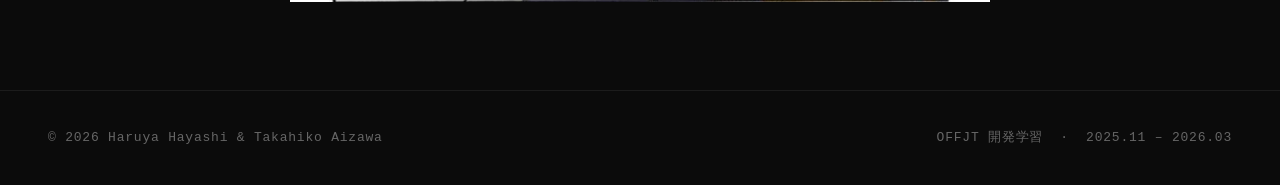
==== commit 75255bbf: "e" ====
--- a/index.html
+++ b/index.html
@@ -553,12 +553,18 @@
 
   <div class="tl-item reveal">
     <div class="tl-date">2026<br>1–2月</div>
-    <div>
-      <p class="tl-phase">Phase 03</p>
-      <h3 class="tl-heading">コンポーネント駆動開発とビルドツール</h3>
-      <p class="tl-text">React + Vite でプロジェクトを立ち上げ、Storybook に Button コンポーネントを登録。Figma（FigJam）の仕様をそのまま Storybook に埋め込む addon-designs も導入。Webpack と Vite の違いを概念から理解した。</p>
-      <div class="tl-tags">
-        <span class="tl-tag">React</span><span class="tl-tag">Vite</span><span class="tl-tag">Storybook</span><span class="tl-tag">npm</span><span class="tl-tag">Figma 連携</span>
+    <div class="tl-inner">
+      <div class="tl-inner-text">
+        <p class="tl-phase">Phase 03</p>
+        <h3 class="tl-heading">コンポーネント駆動開発とビルドツール</h3>
+        <p class="tl-text">React + Vite でプロジェクトを立ち上げ、Storybook に Button コンポーネントを登録。Figma（FigJam）の仕様をそのまま Storybook に埋め込む addon-designs も導入。Webpack と Vite の違いを概念から理解した。</p>
+        <div class="tl-tags">
+          <span class="tl-tag">React</span><span class="tl-tag">Vite</span><span class="tl-tag">Storybook</span><span class="tl-tag">npm</span><span class="tl-tag">Figma 連携</span>
+        </div>
+      </div>
+      <div class="tl-thumb-wrap" onclick="openTlStorybookModal()">
+        <iframe src="http://localhost:6006/?path=/story/components-checkbox--error" title="Phase 03 Storybook" loading="lazy" scrolling="no"></iframe>
+        <div class="tl-thumb-overlay"><span class="tl-thumb-label">Storybook を見る →</span></div>
       </div>
     </div>
   </div>
@@ -846,6 +852,17 @@
   <p>OFFJT 開発学習 &nbsp;·&nbsp; 2025.11 – 2026.03</p>
 </footer>
 
+<!-- TL STORYBOOK MODAL -->
+<div class="site-modal-overlay" id="tlStorybookModal" onclick="closeTlStorybookModalOnBg(event)">
+  <div class="site-modal" style="max-width:1100px;">
+    <div class="site-modal-bar">
+      <span>Phase 03 — Storybook</span>
+      <button class="site-modal-close" onclick="closeTlStorybookModal()">✕ 閉じる</button>
+    </div>
+    <iframe src="http://localhost:6006/?path=/story/components-checkbox--error" style="flex:1;width:100%;border:none;" title="Phase 03 Storybook"></iframe>
+  </div>
+</div>
+
 <!-- TL SAMPLE MODAL -->
 <div class="site-modal-overlay" id="tlSampleModal" onclick="closeTlSampleModalOnBg(event)">
   <div class="site-modal" style="max-width:1100px;">
@@ -917,6 +934,18 @@
 </div>
 
 <script>
+/* ── TL Storybook Modal ── */
+function openTlStorybookModal() {
+  document.getElementById('tlStorybookModal').classList.add('open');
+  document.body.style.overflow = 'hidden';
+}
+function closeTlStorybookModal() {
+  document.getElementById('tlStorybookModal').classList.remove('open');
+  document.body.style.overflow = '';
+}
+function closeTlStorybookModalOnBg(e) {
+  if (e.target === document.getElementById('tlStorybookModal')) closeTlStorybookModal();
+}
 /* ── TL Sample Modal ── */
 function openTlSampleModal() {
   document.getElementById('tlSampleModal').classList.add('open');
@@ -966,7 +995,7 @@
   if (e.target === document.getElementById('siteModal')) closeSiteModal();
 }
 document.addEventListener('keydown', function(e) {
-  if (e.key === 'Escape') { closeSiteModal(); closePdfModal(); closeStorybookModal(); closeTlSampleModal(); }
+  if (e.key === 'Escape') { closeSiteModal(); closePdfModal(); closeStorybookModal(); closeTlSampleModal(); closeTlStorybookModal(); }
 });
 
 /* ── Glossary ── */
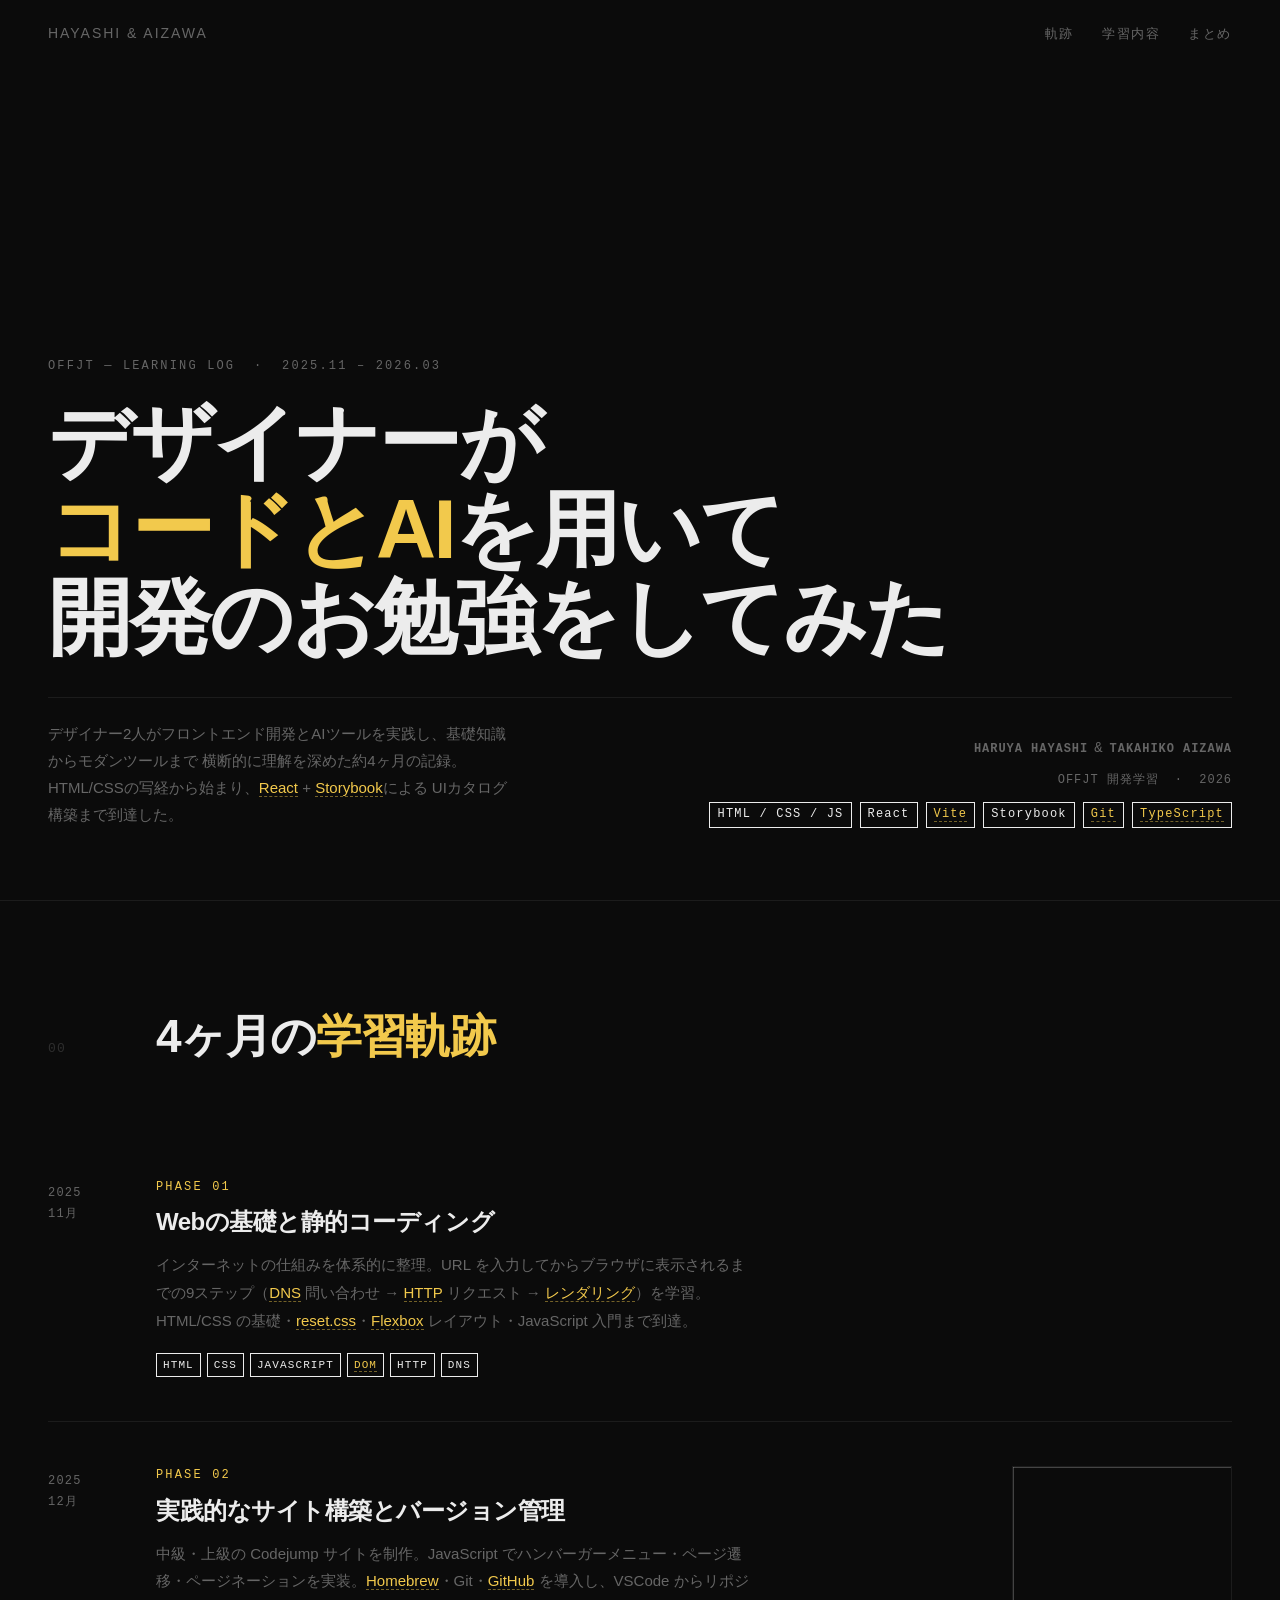
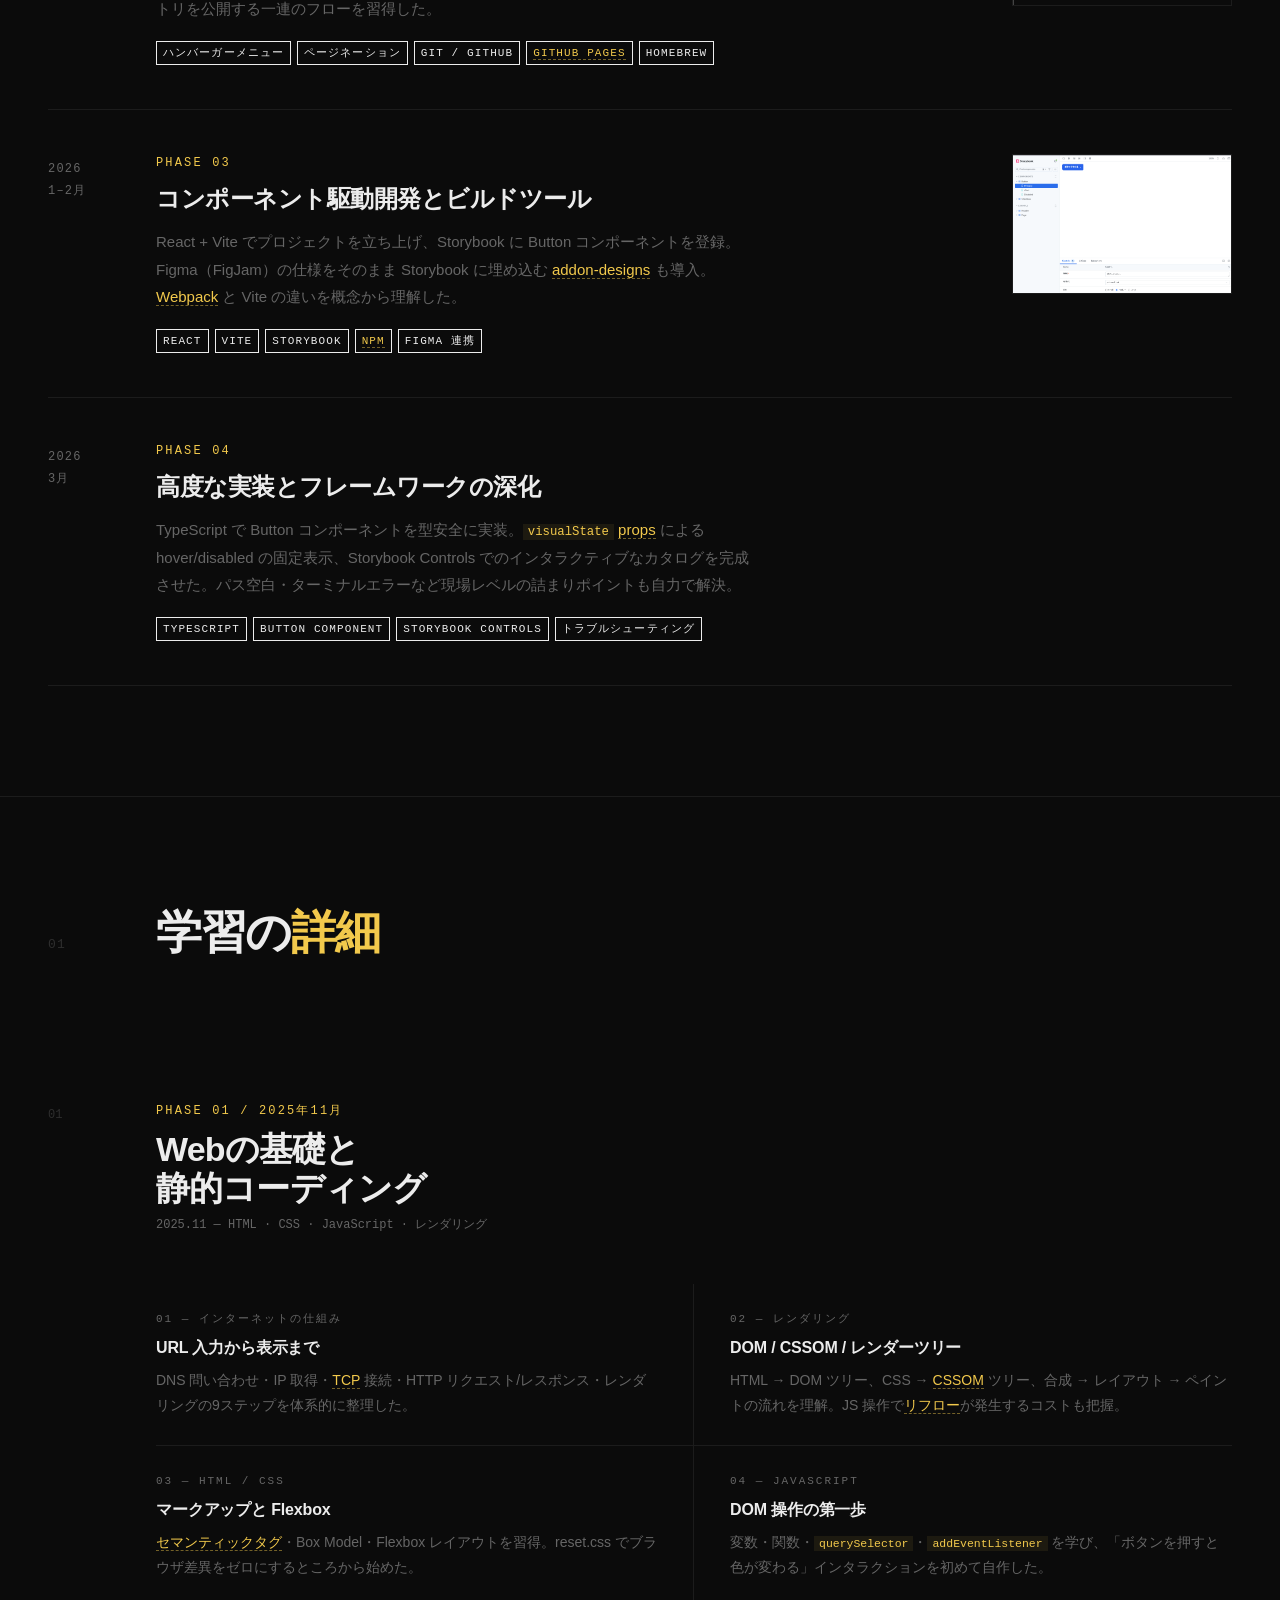
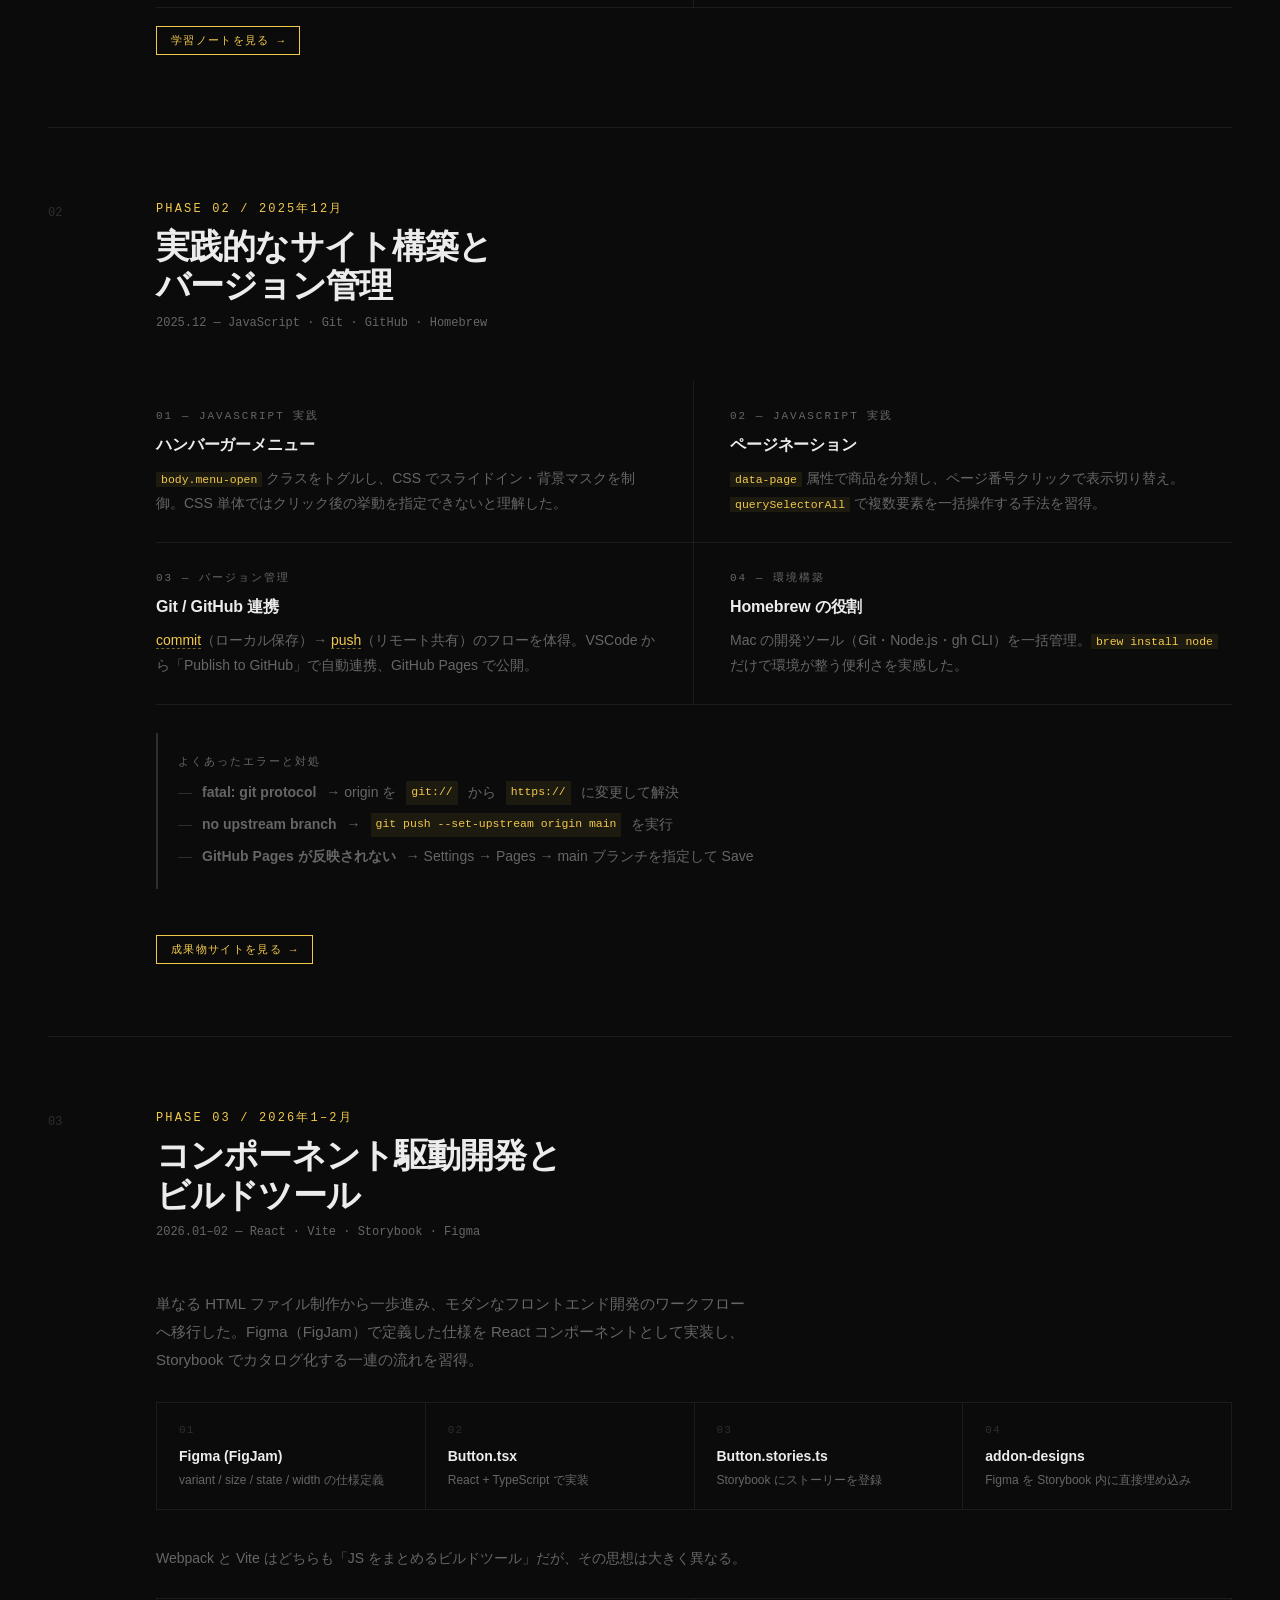
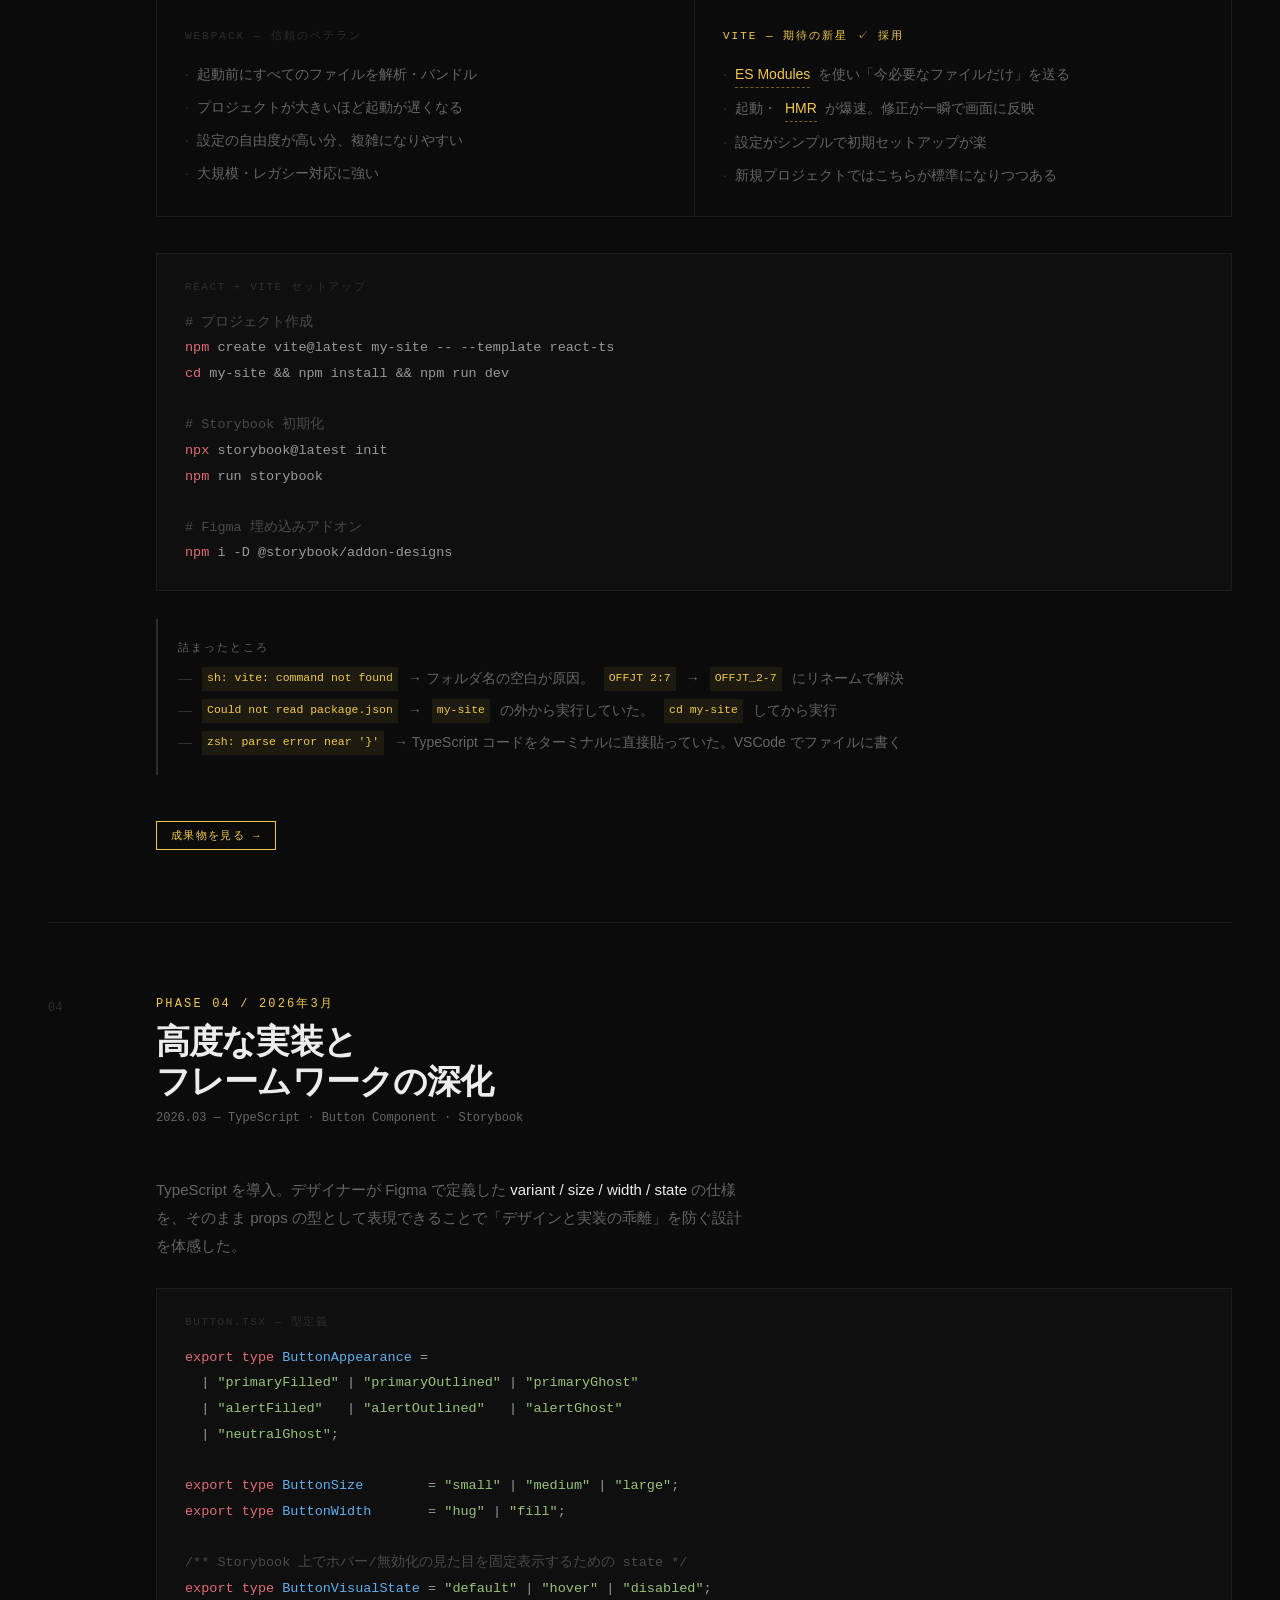
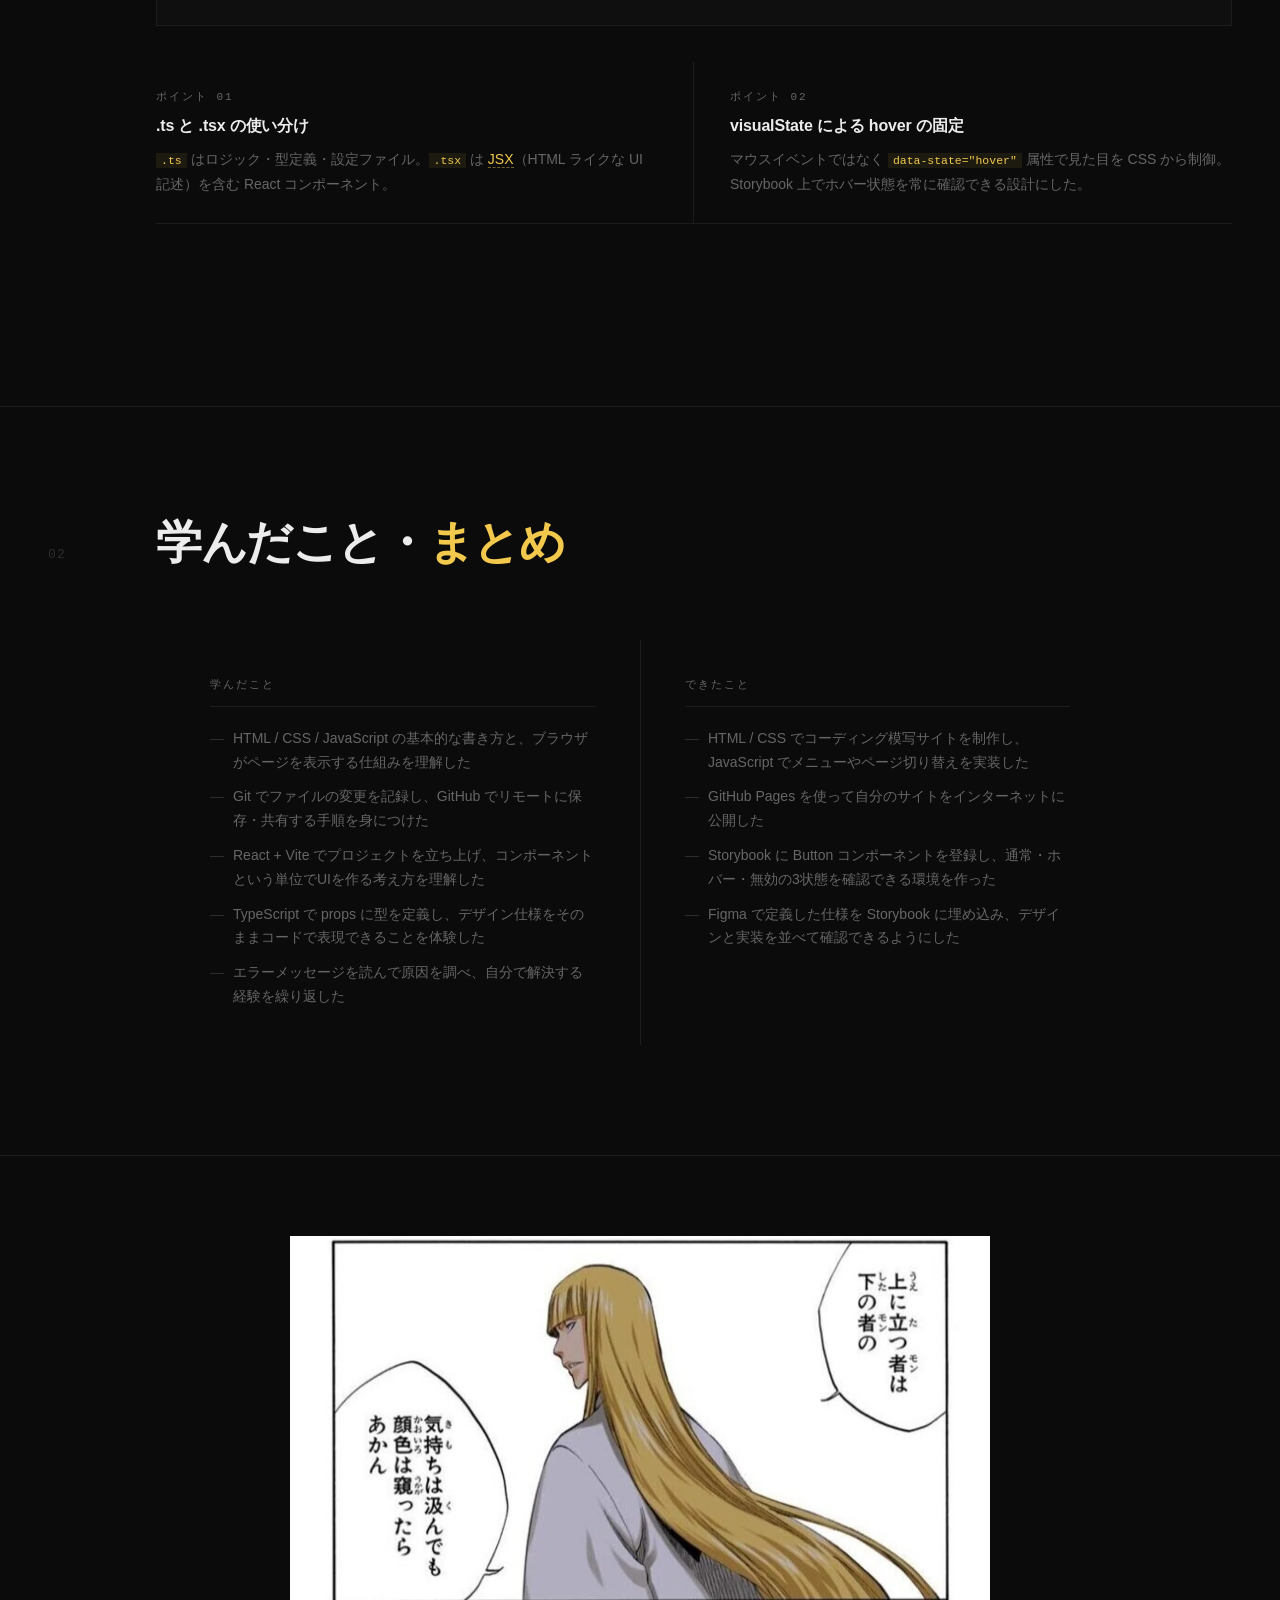
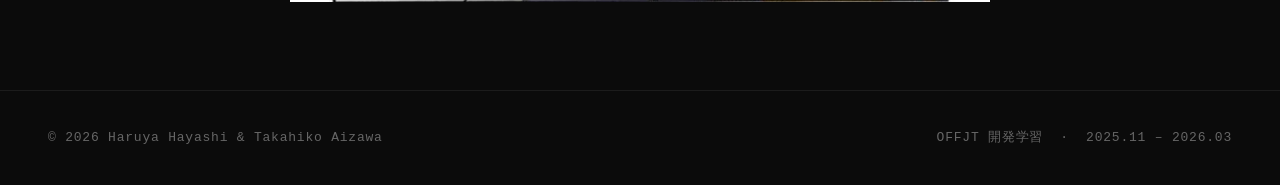
==== commit 3fcea494: "e" ====
--- a/index.html
+++ b/index.html
@@ -562,8 +562,8 @@
           <span class="tl-tag">React</span><span class="tl-tag">Vite</span><span class="tl-tag">Storybook</span><span class="tl-tag">npm</span><span class="tl-tag">Figma 連携</span>
         </div>
       </div>
-      <div class="tl-thumb-wrap" onclick="openTlStorybookModal()">
-        <iframe src="http://localhost:6006/?path=/story/components-checkbox--error" title="Phase 03 Storybook" loading="lazy" scrolling="no"></iframe>
+      <div class="tl-thumb-wrap" onclick="openTlStorybookModal()" style="background:#fff;">
+        <img src="./phase03-storybook.png" style="width:100%;height:100%;object-fit:cover;object-position:top left;display:block;" alt="Phase 03 Storybook" />
         <div class="tl-thumb-overlay"><span class="tl-thumb-label">Storybook を見る →</span></div>
       </div>
     </div>
@@ -859,7 +859,9 @@
       <span>Phase 03 — Storybook</span>
       <button class="site-modal-close" onclick="closeTlStorybookModal()">✕ 閉じる</button>
     </div>
-    <iframe src="http://localhost:6006/?path=/story/components-checkbox--error" style="flex:1;width:100%;border:none;" title="Phase 03 Storybook"></iframe>
+    <div style="flex:1;overflow:auto;background:#fff;">
+      <img src="./phase03-storybook.png" style="width:100%;display:block;" alt="Phase 03 Storybook" />
+    </div>
   </div>
 </div>
 
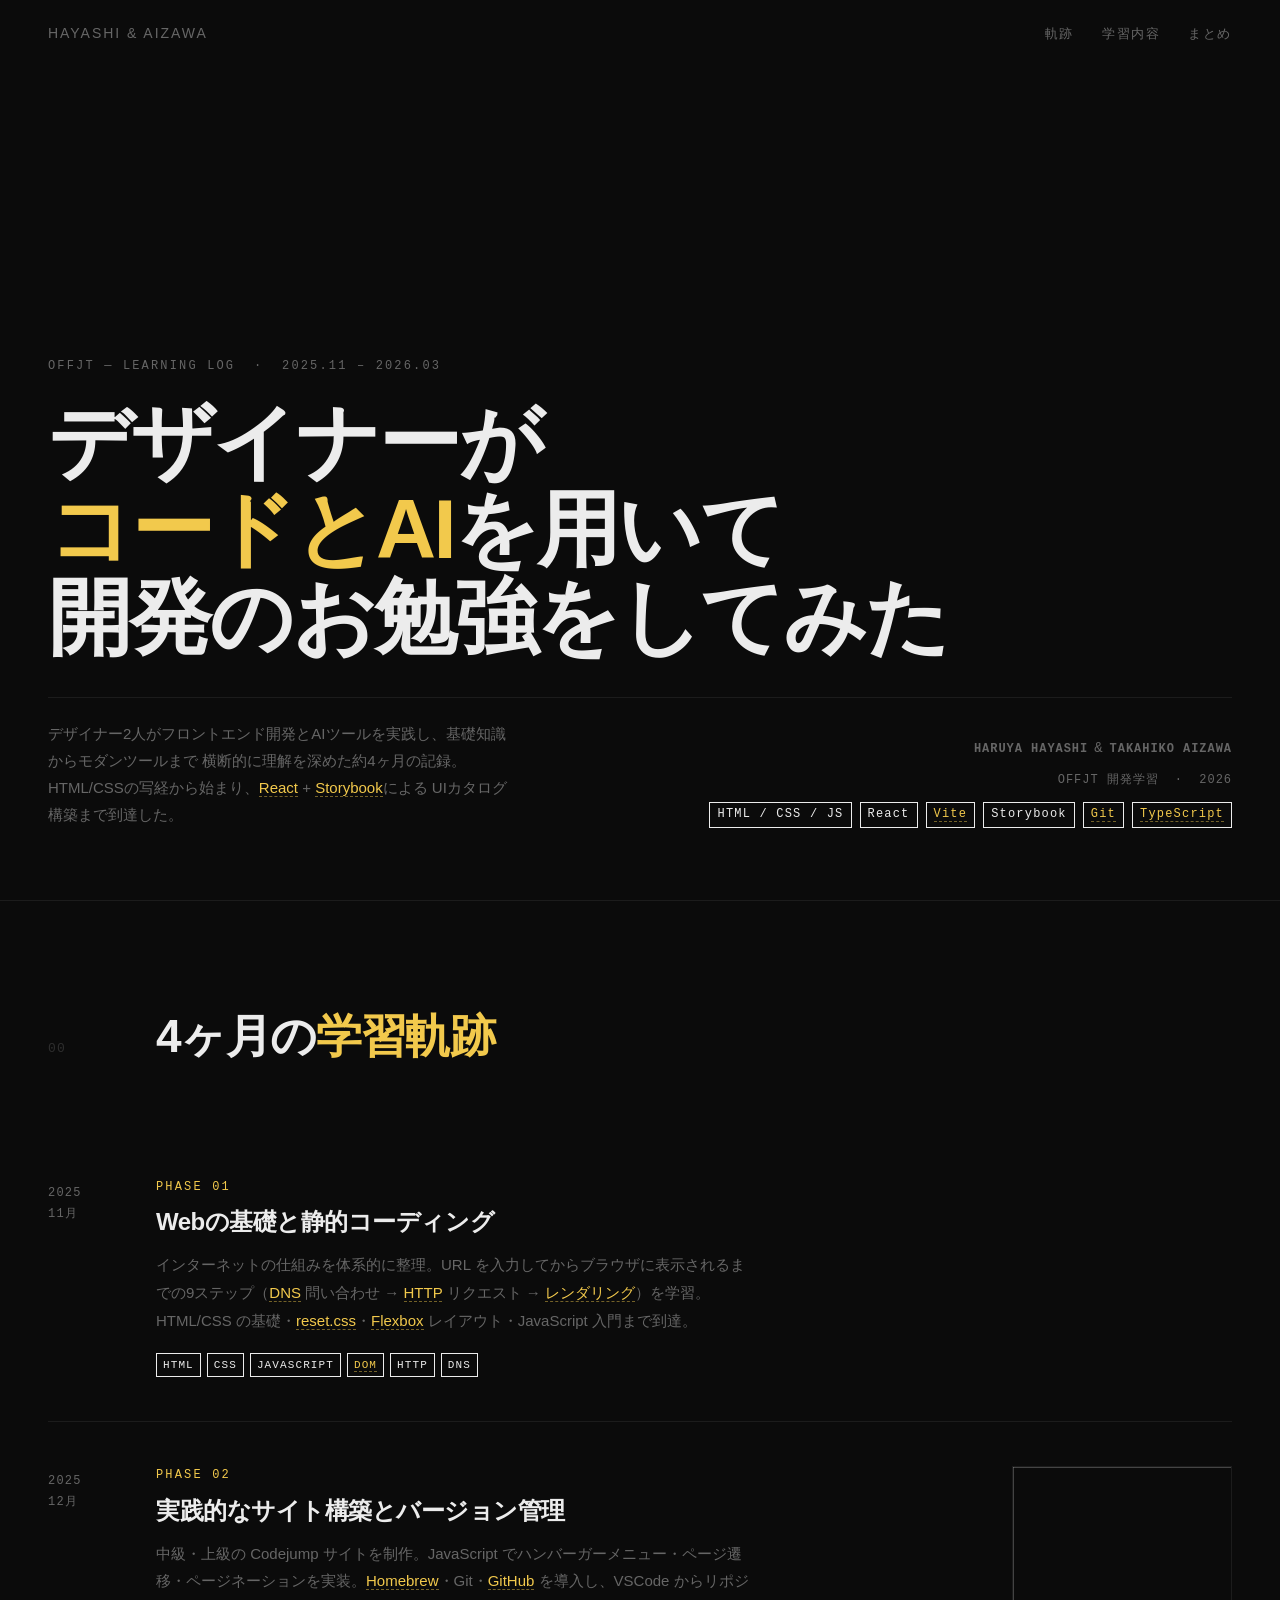
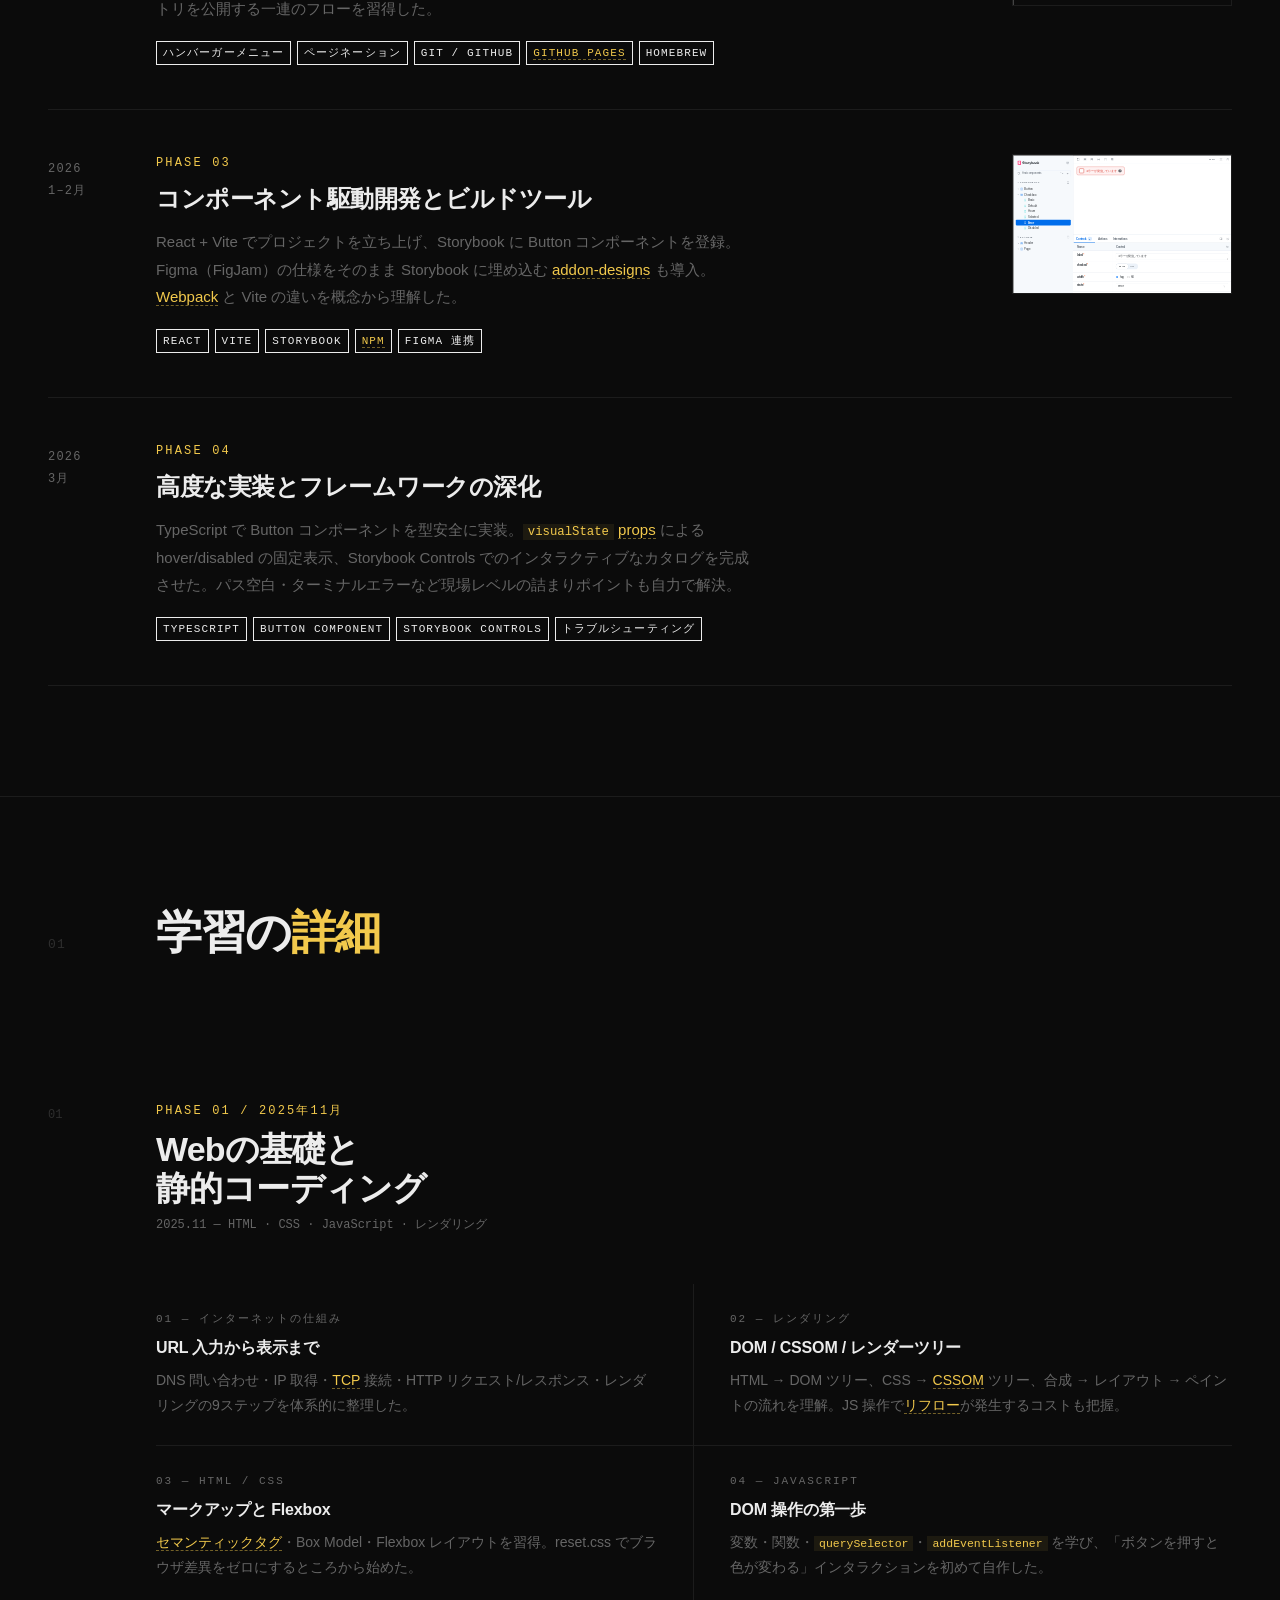
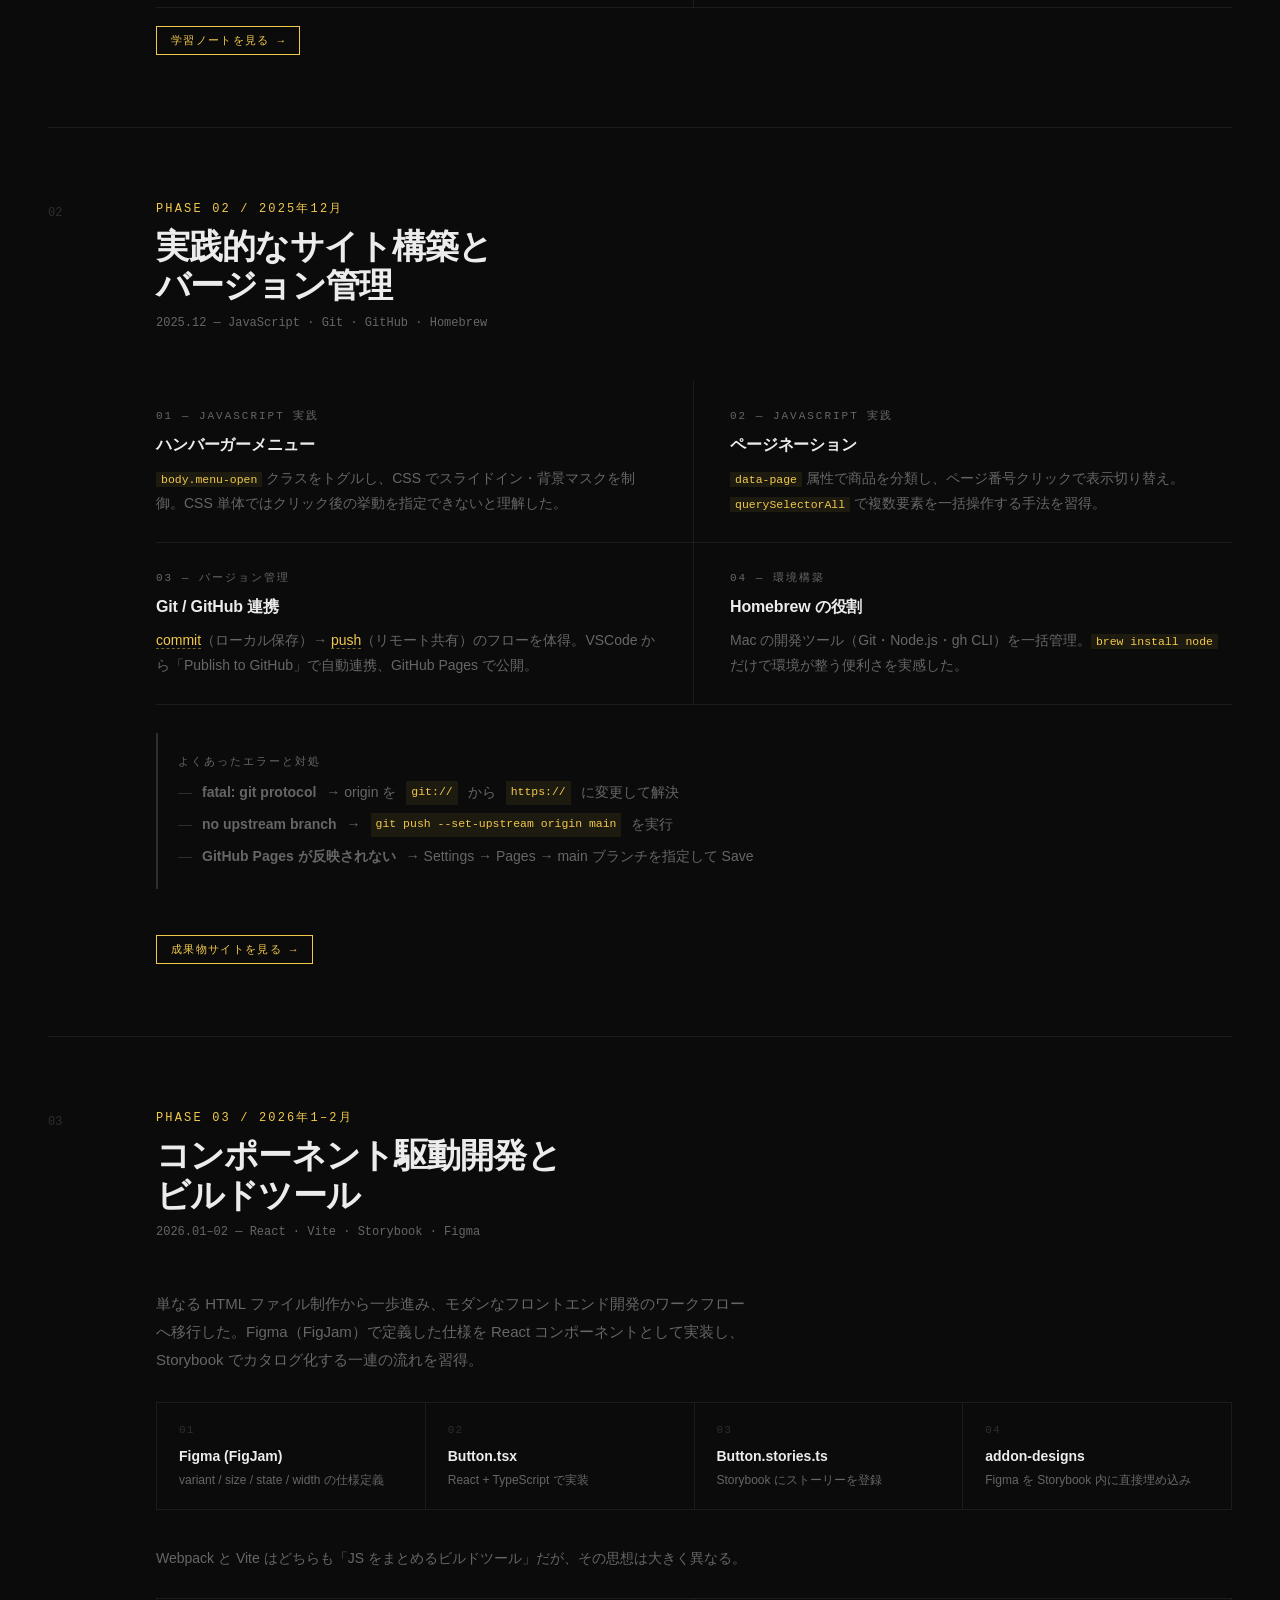
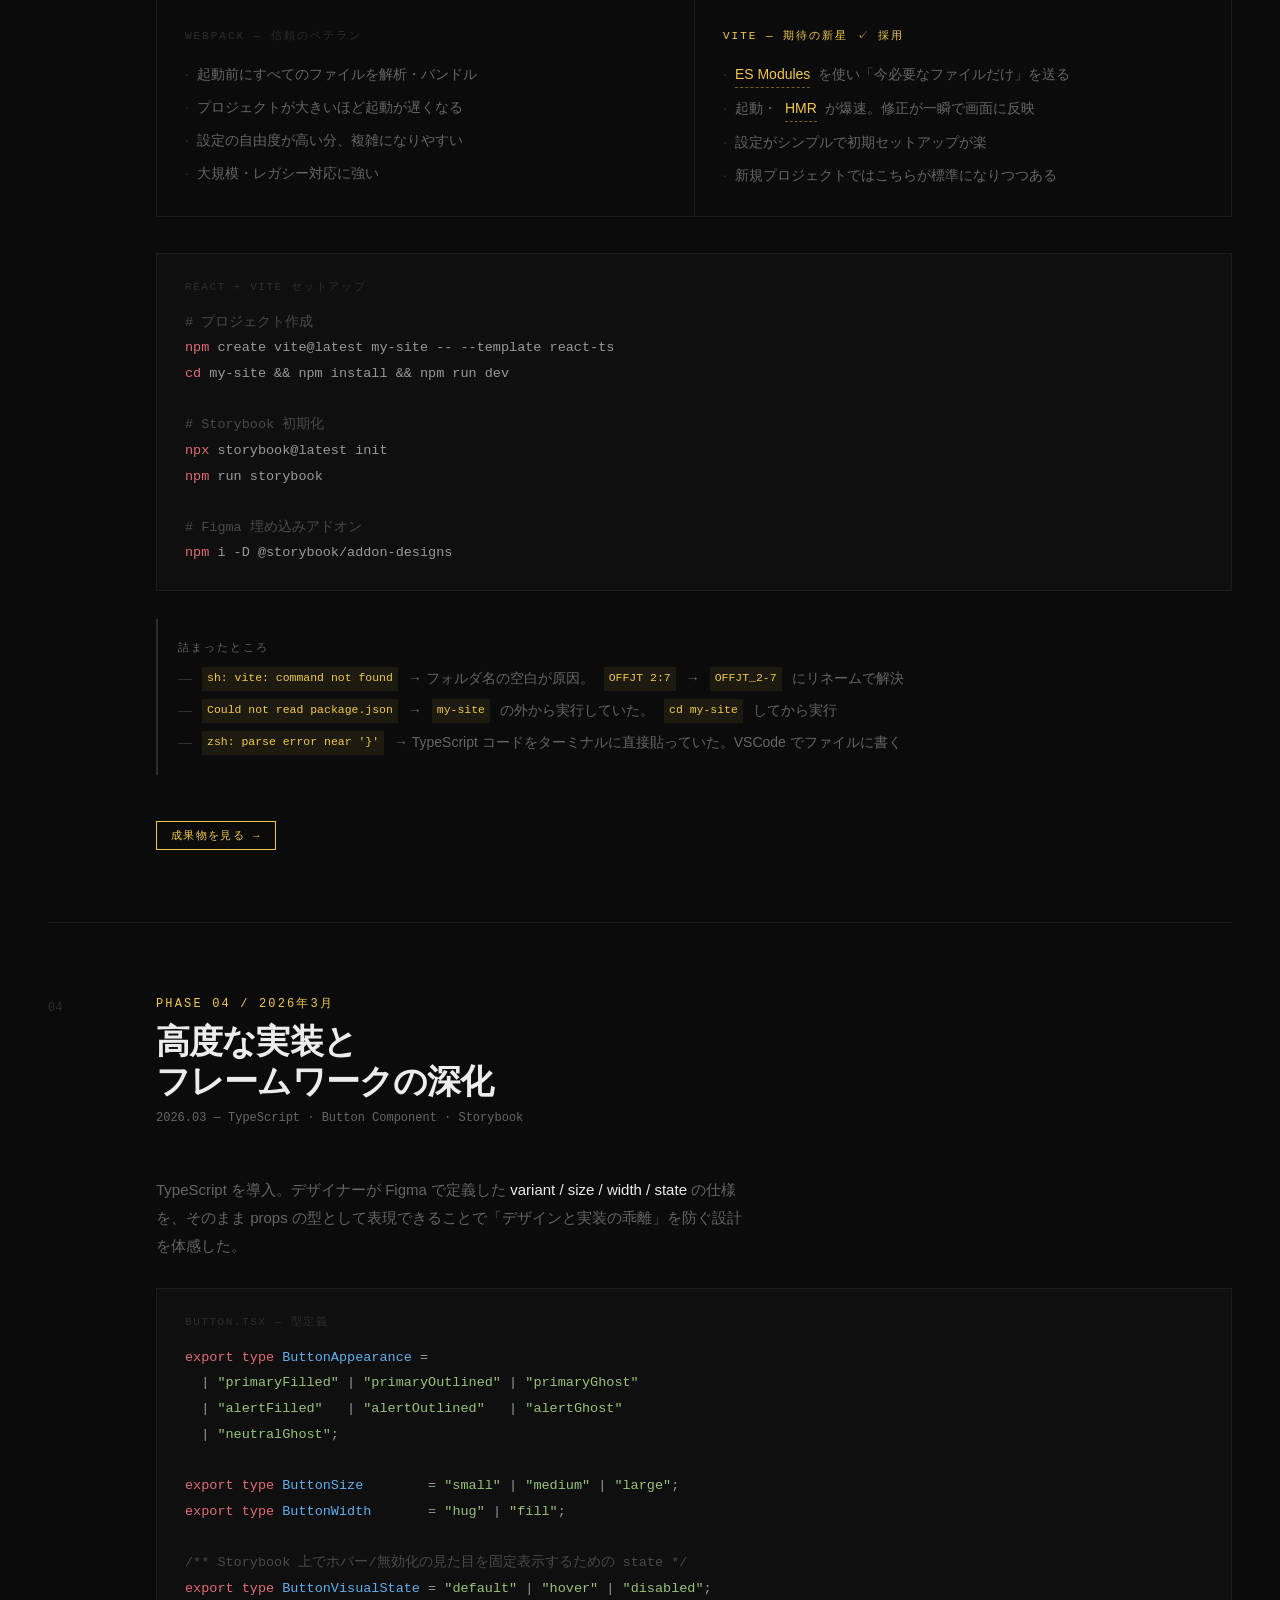
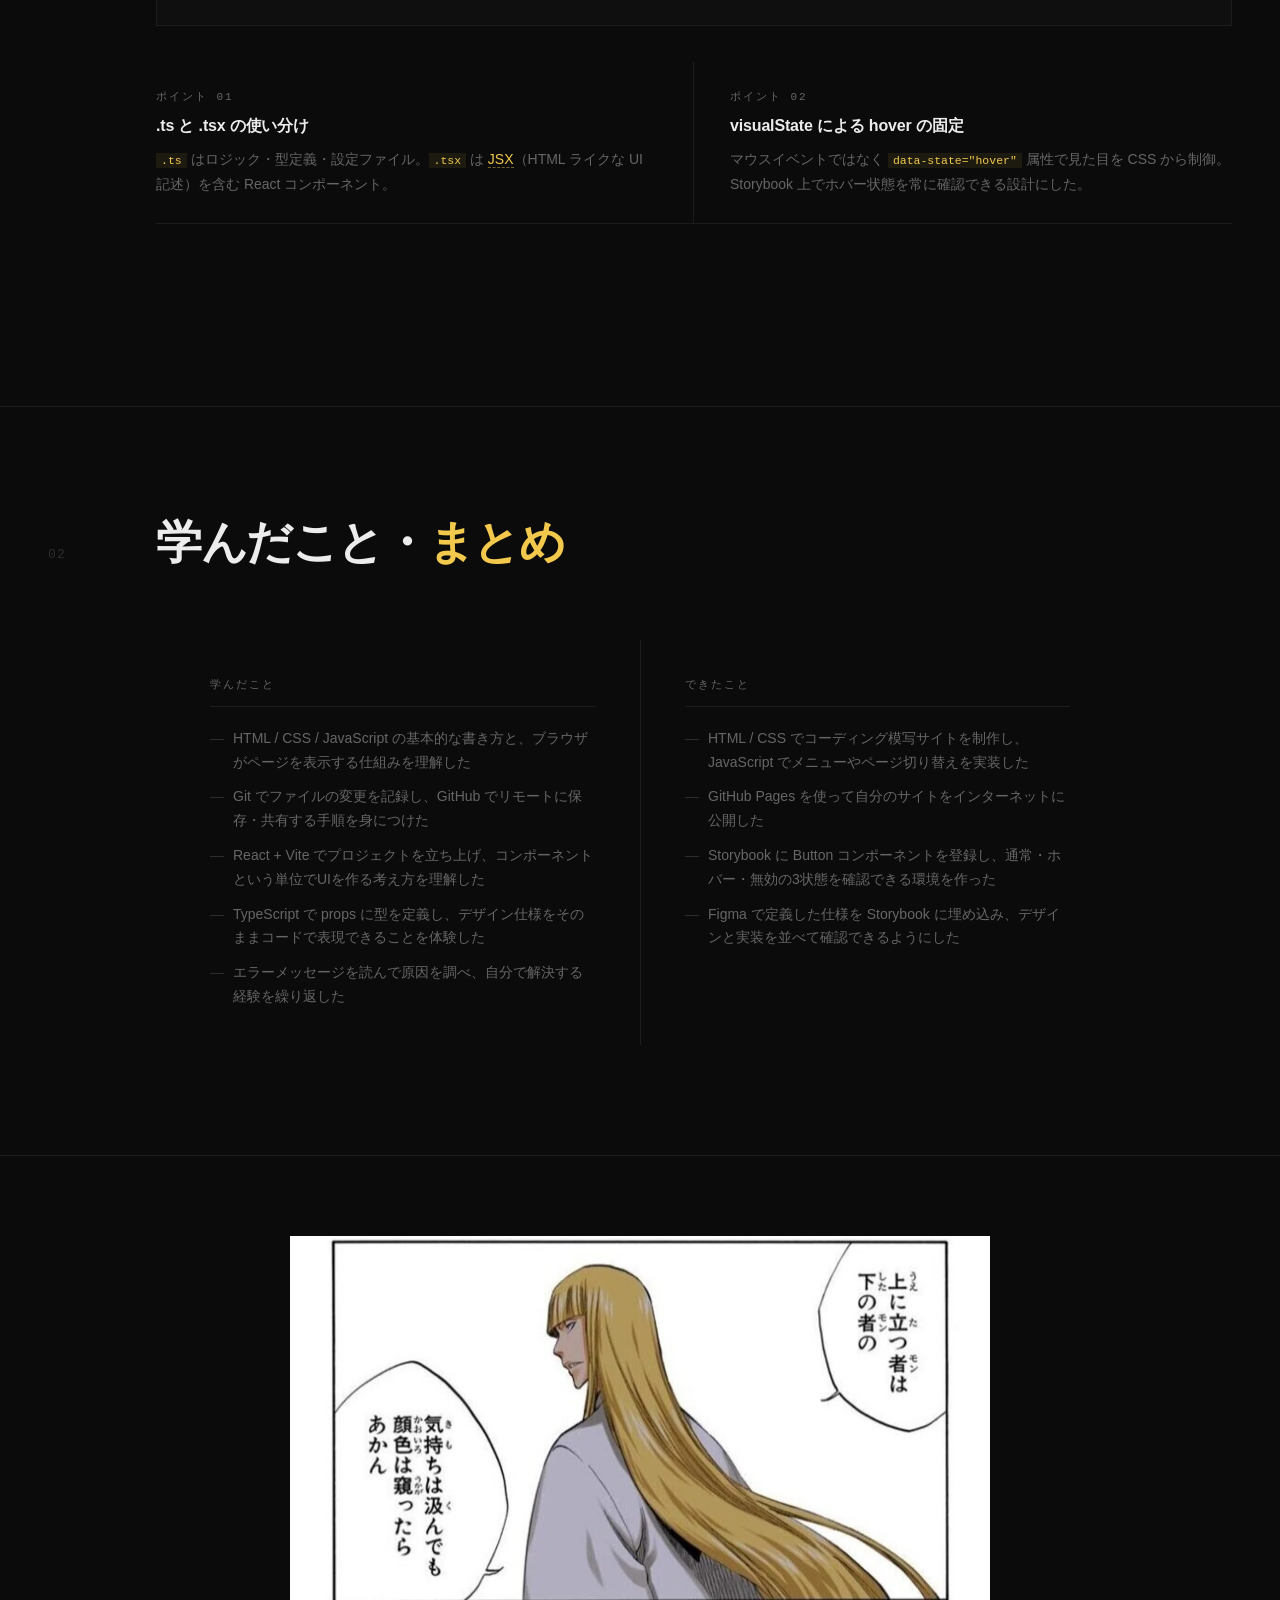
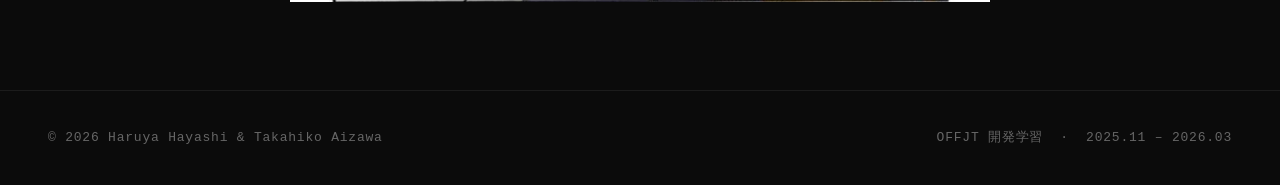
==== commit c8da3ba1: "e" ====
--- a/index.html
+++ b/index.html
@@ -562,8 +562,8 @@
           <span class="tl-tag">React</span><span class="tl-tag">Vite</span><span class="tl-tag">Storybook</span><span class="tl-tag">npm</span><span class="tl-tag">Figma 連携</span>
         </div>
       </div>
-      <div class="tl-thumb-wrap" onclick="openTlStorybookModal()" style="background:#fff;">
-        <img src="./phase03-storybook.png" style="width:100%;height:100%;object-fit:cover;object-position:top left;display:block;" alt="Phase 03 Storybook" />
+      <div class="tl-thumb-wrap" onclick="openTlStorybookModal()">
+        <iframe src="./storybook-static/?path=/story/components-checkbox--error" title="Phase 03 Storybook" loading="lazy" scrolling="no"></iframe>
         <div class="tl-thumb-overlay"><span class="tl-thumb-label">Storybook を見る →</span></div>
       </div>
     </div>
@@ -859,9 +859,7 @@
       <span>Phase 03 — Storybook</span>
       <button class="site-modal-close" onclick="closeTlStorybookModal()">✕ 閉じる</button>
     </div>
-    <div style="flex:1;overflow:auto;background:#fff;">
-      <img src="./phase03-storybook.png" style="width:100%;display:block;" alt="Phase 03 Storybook" />
-    </div>
+    <iframe src="./storybook-static/?path=/story/components-checkbox--error" style="flex:1;width:100%;border:none;" title="Phase 03 Storybook"></iframe>
   </div>
 </div>
 
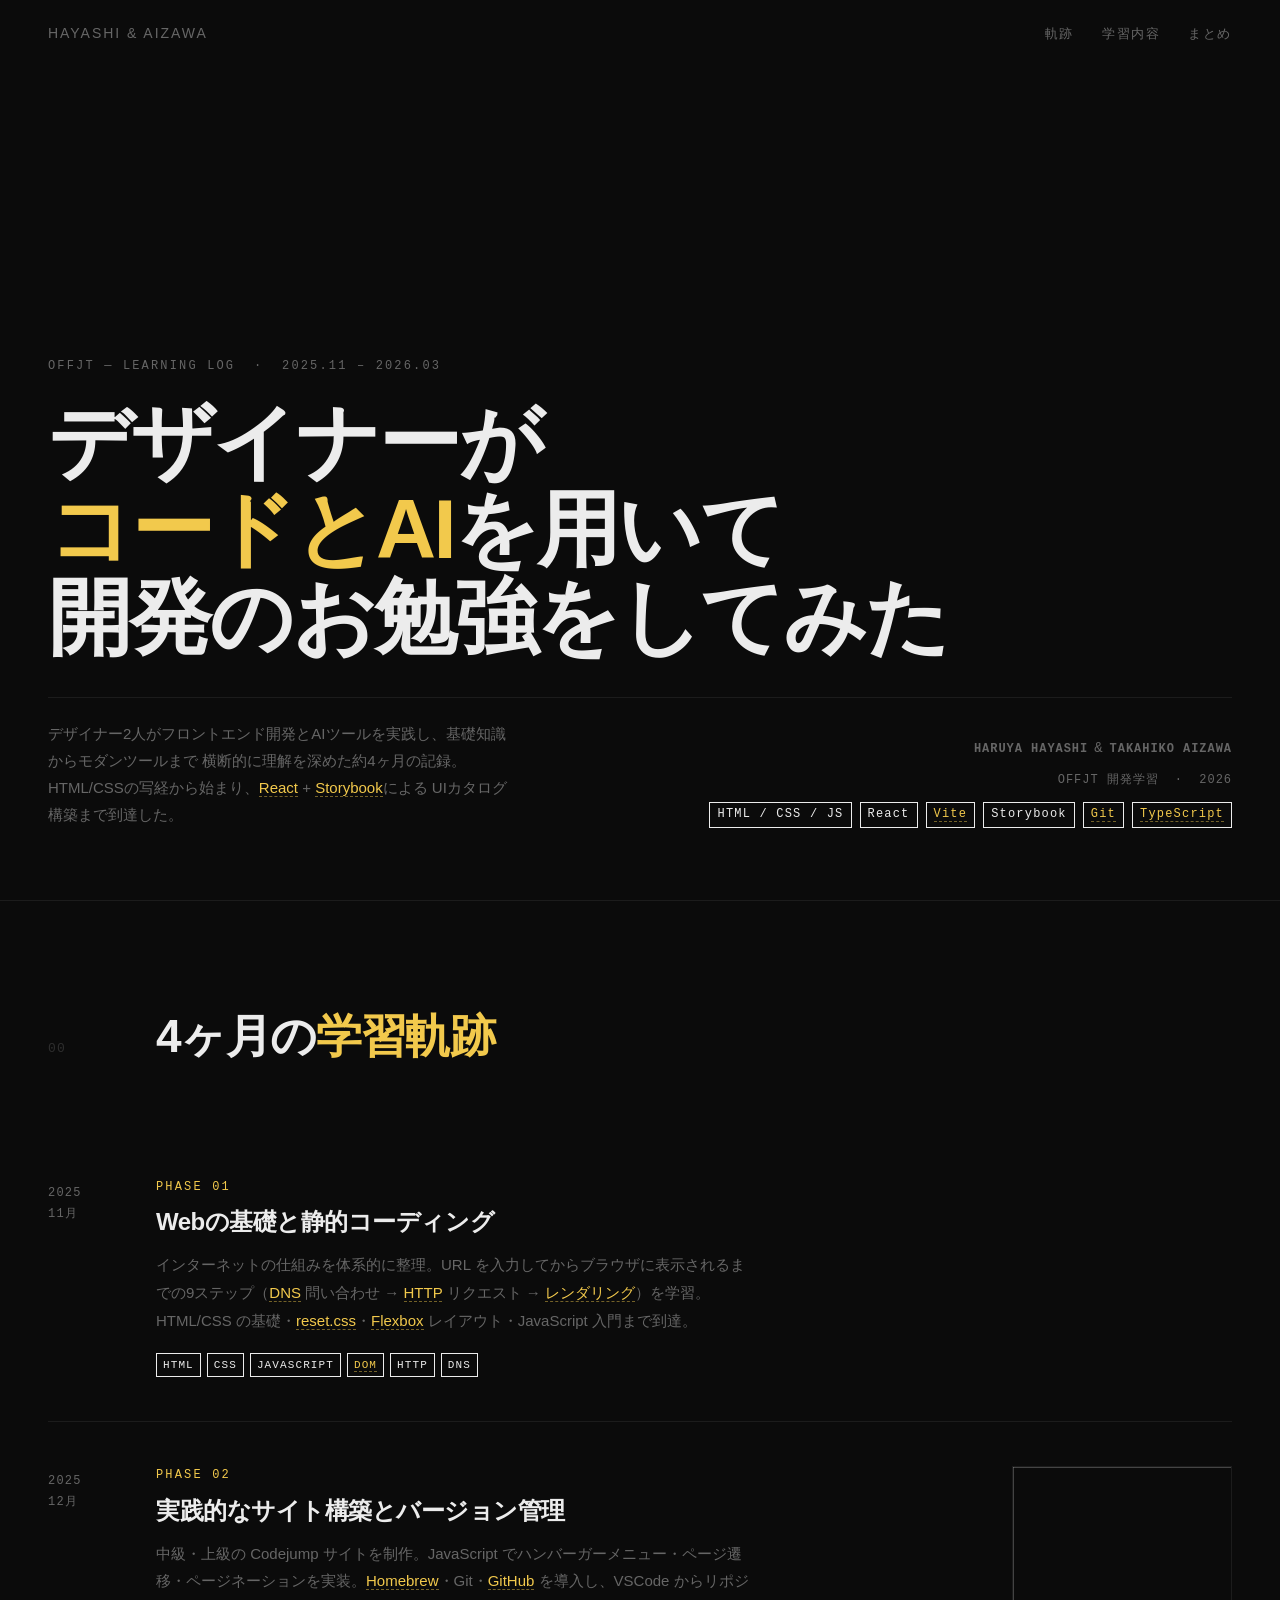
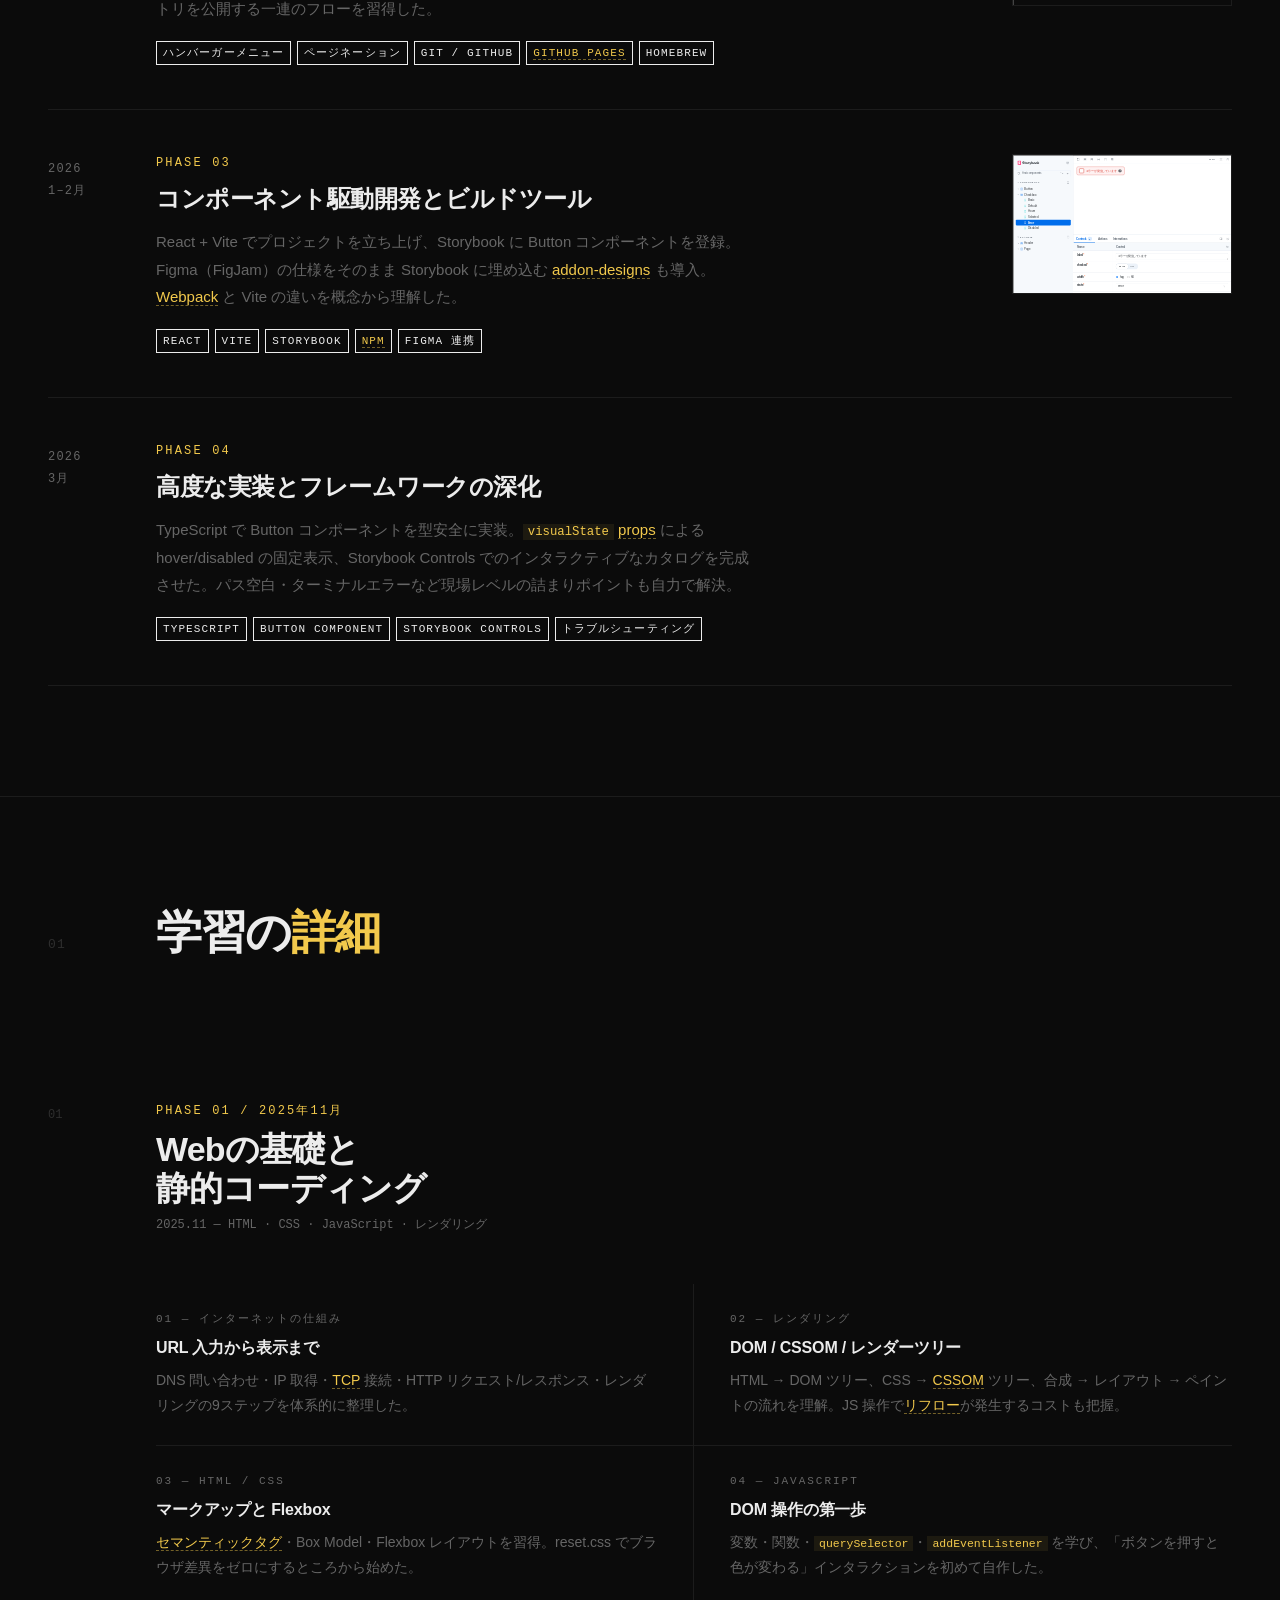
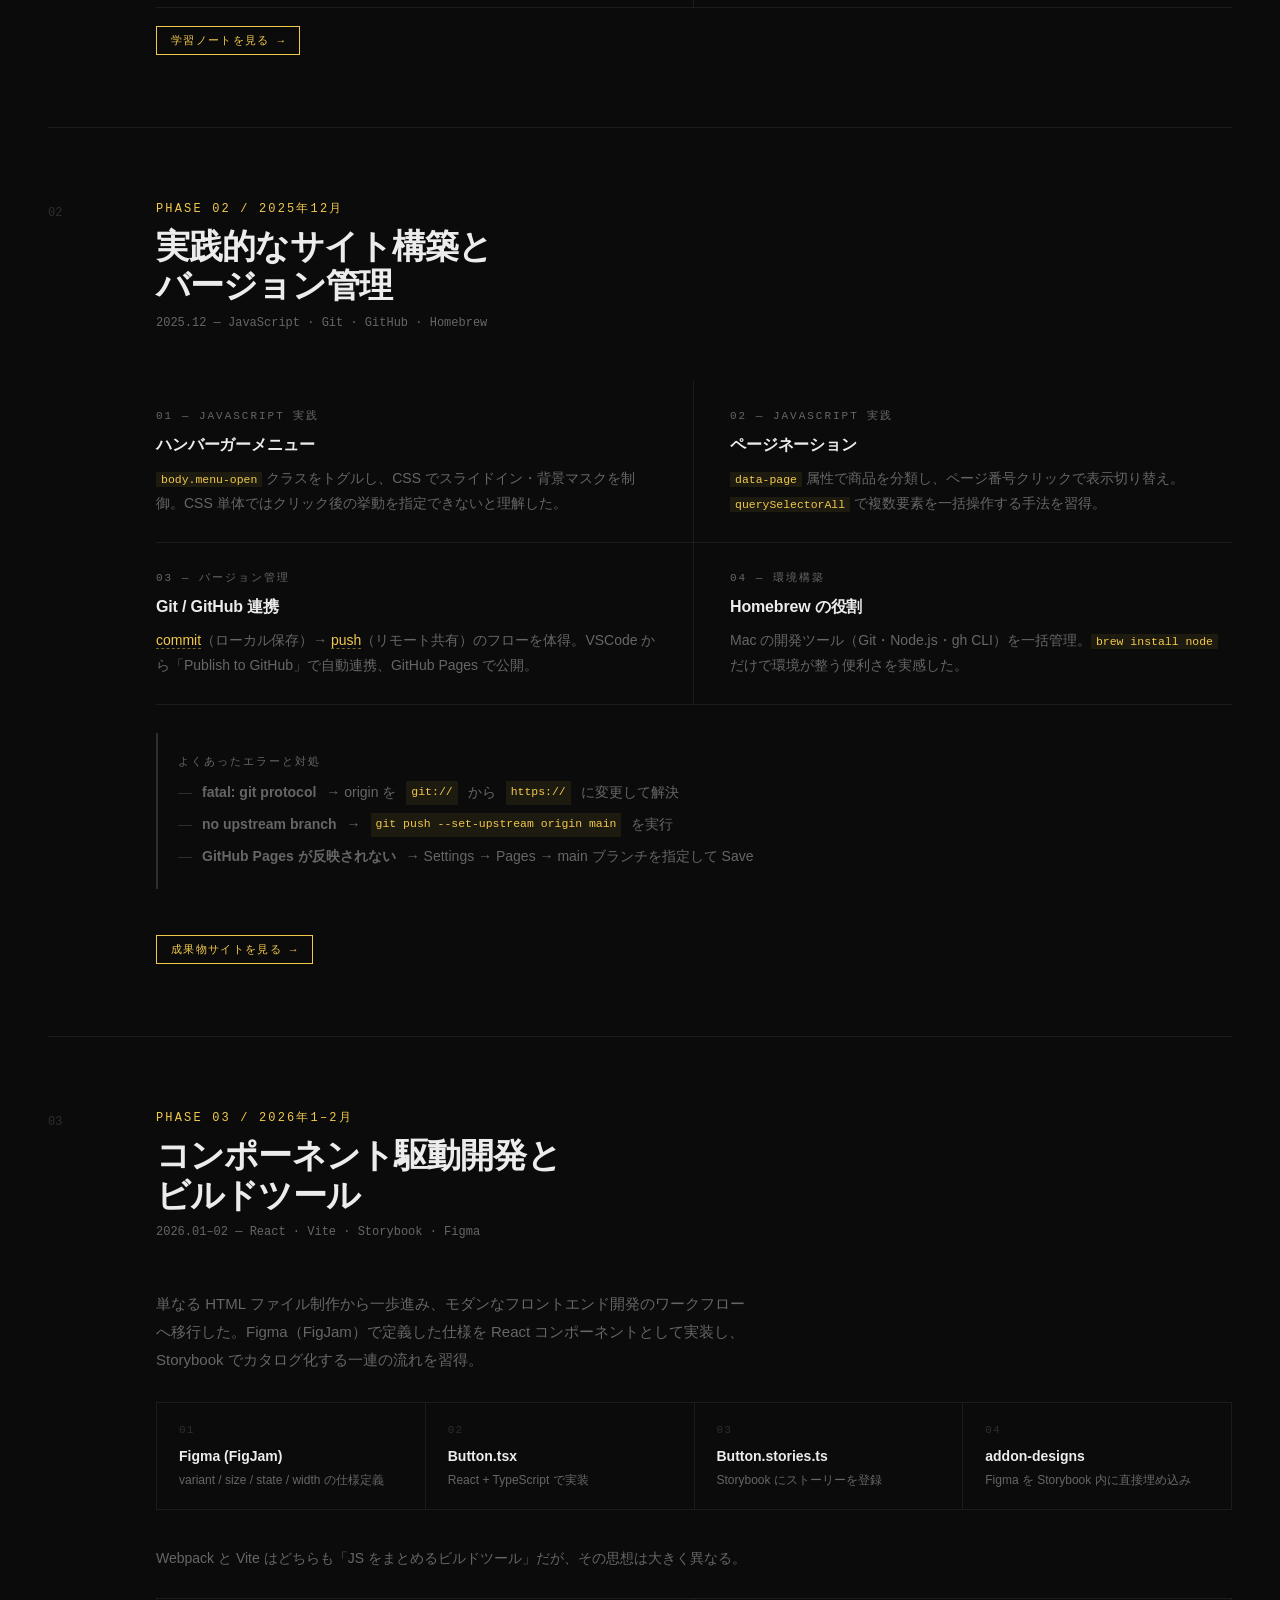
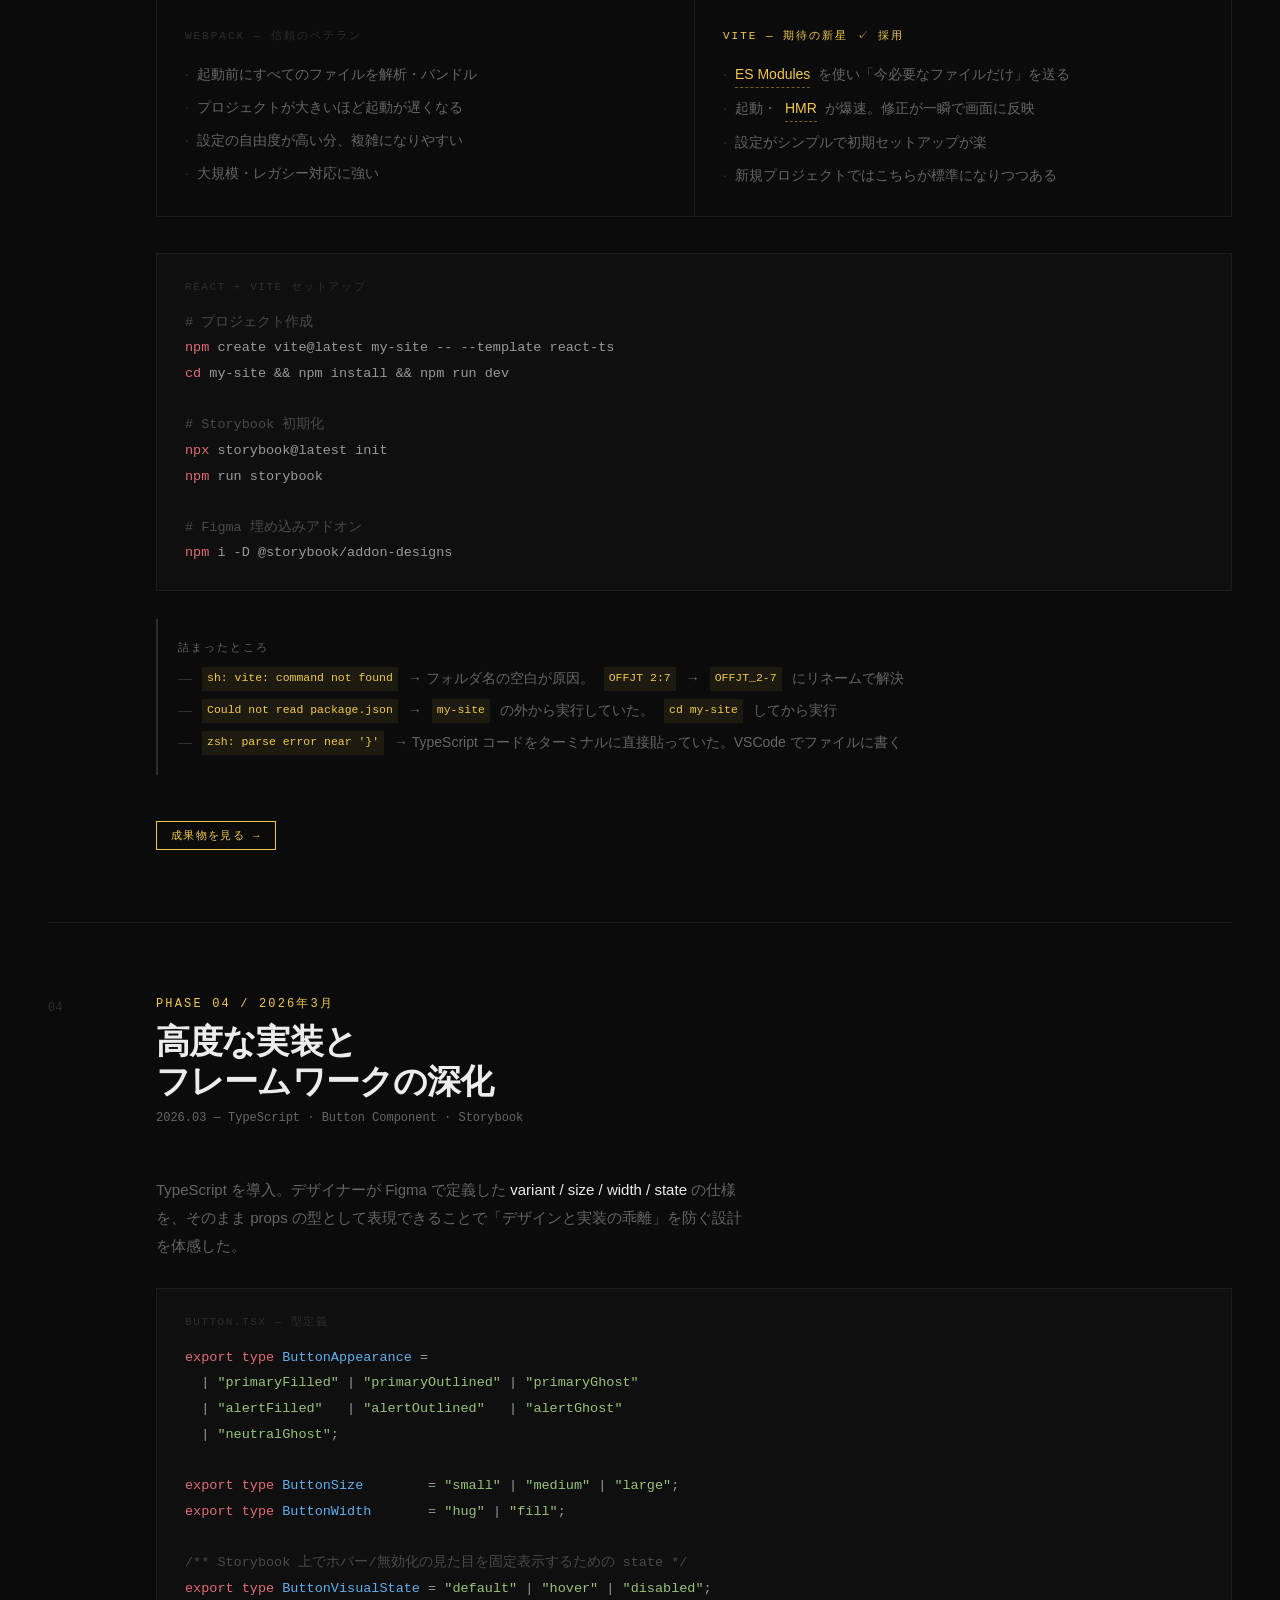
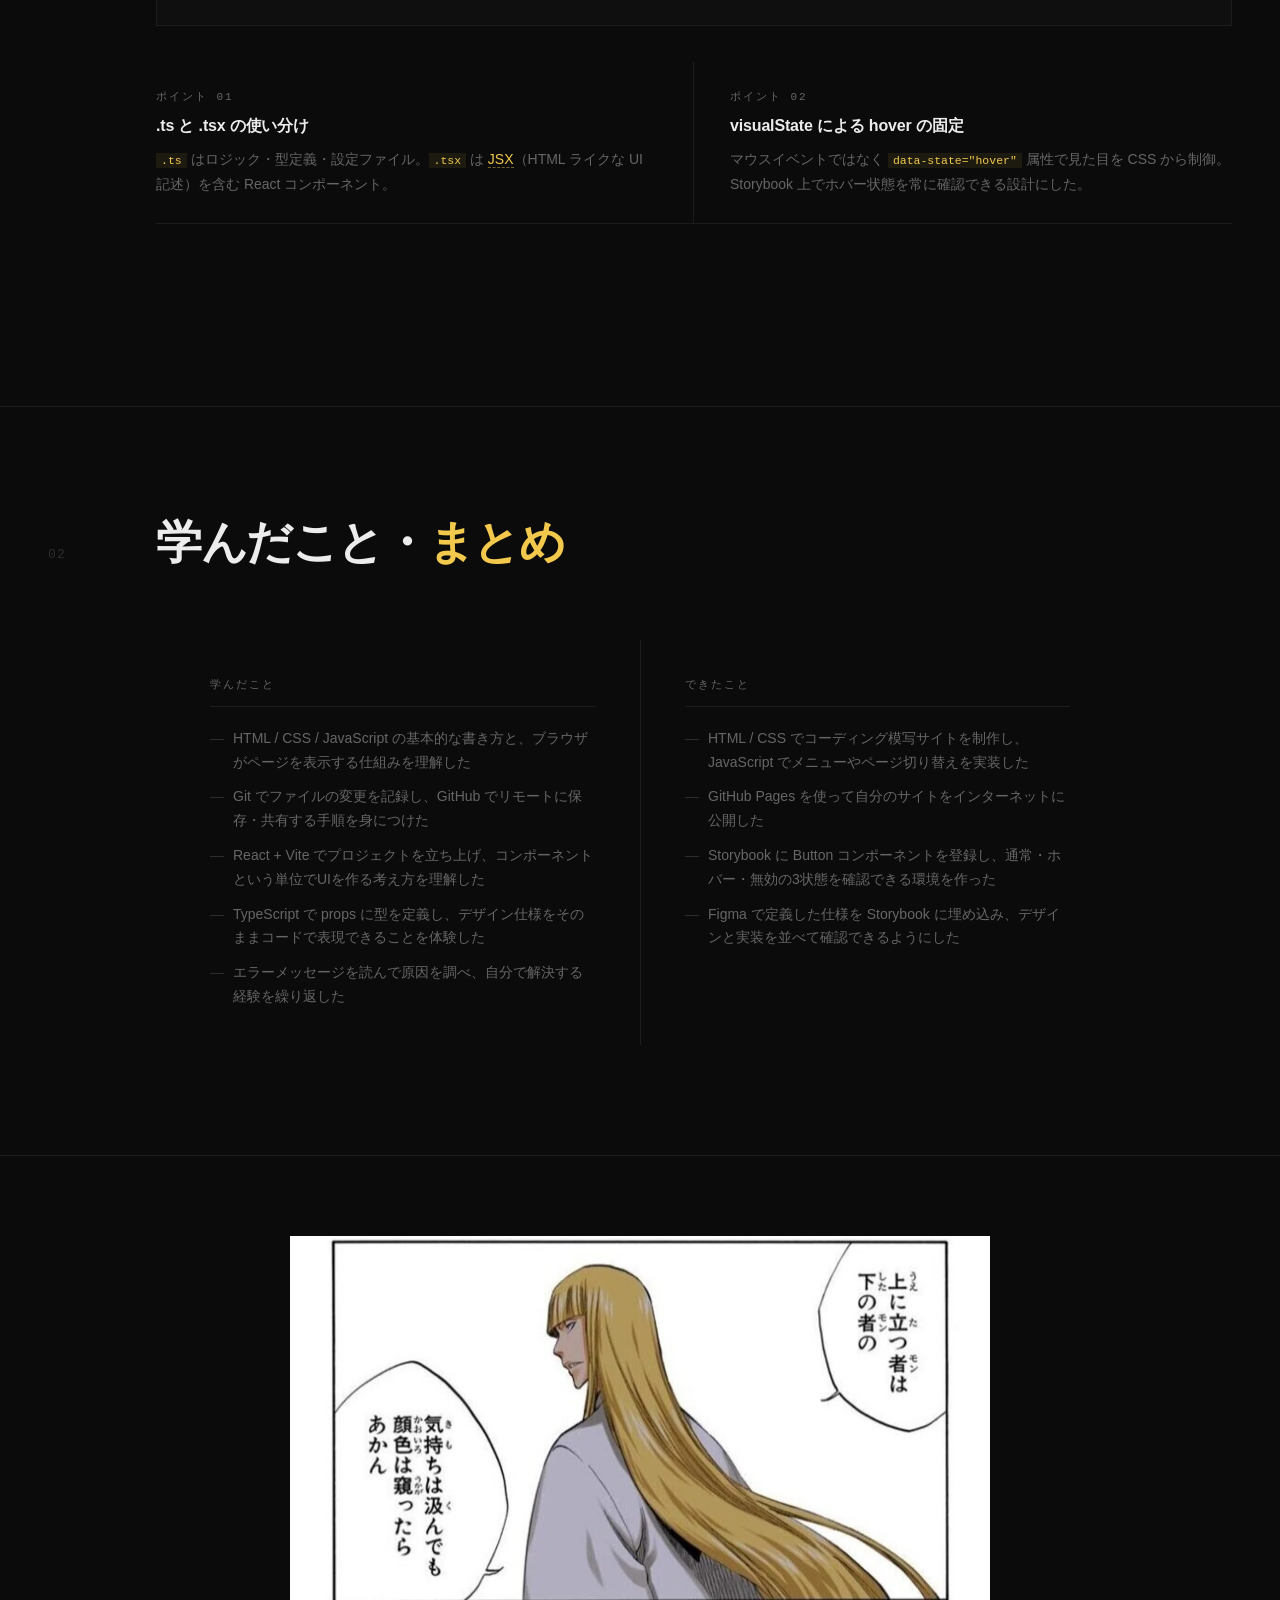
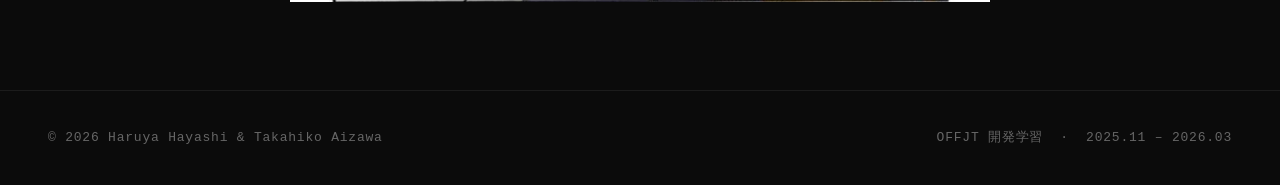
==== commit a26ad016: "e" ====
--- a/index.html
+++ b/index.html
@@ -452,18 +452,33 @@
       nav { padding: 16px 20px; }
       .nav-right { display: none; }
       #hero { padding: 0 20px 56px; }
+      .hero-meta { text-align: left; }
+      .stack-row { justify-content: flex-start; }
       .section { padding: 72px 20px; }
       .ch, .tl-item, .lb-header, .lb-body { grid-template-columns: 1fr; gap: 8px; }
       .ch-num, .lb-num { display: none; }
       .learn-items { grid-template-columns: 1fr; }
       .learn-item:nth-child(odd) { border-right: none; }
       .learn-item:nth-child(even) { padding-left: 0; }
-      .summary-cols { grid-template-columns: 1fr; }
+      .summary-cols { grid-template-columns: 1fr; max-width: 100%; }
       .s-col { padding: 28px 0 !important; border-left: none !important; }
       .compare, .flow { grid-template-columns: 1fr; flex-direction: column; }
       .compare-col + .compare-col { border-left: none; border-top: 1px solid var(--line); }
       .flow-step + .flow-step { border-left: none; border-top: 1px solid var(--line); }
       footer { padding: 28px 20px; }
+
+      /* timeline thumbnail */
+      .tl-inner { flex-direction: column; }
+      .tl-thumb-wrap { width: 100%; height: 180px; }
+      .tl-thumb-wrap iframe { width: 1100px; height: 700px; transform: scale(0.33); transform-origin: top left; }
+      .tl-thumb-label { opacity: 1; }
+      .tl-thumb-overlay { background: rgba(0,0,0,0.25); }
+
+      /* glossary popup */
+      #gl-popup { width: calc(100vw - 24px); }
+
+      /* modals */
+      .site-modal { width: 96vw; height: 90vh; }
     }
   </style>
 </head>
@@ -883,14 +898,12 @@
 
 <!-- STORYBOOK MODAL -->
 <div class="site-modal-overlay" id="storybookModal" onclick="closeStorybookModalOnBg(event)">
-  <div class="site-modal" style="max-width:1100px;height:auto;max-height:90vh;">
+  <div class="site-modal" style="max-width:1100px;">
     <div class="site-modal-bar">
       <span>Phase 03 — Storybook 成果物</span>
       <button class="site-modal-close" onclick="closeStorybookModal()">✕ 閉じる</button>
     </div>
-    <div style="overflow:auto;flex:1;">
-      <img src="./phase03-storybook.png" style="width:100%;display:block;" alt="Phase 03 Storybook 成果物" />
-    </div>
+    <iframe src="./storybook-static/?path=/story/components-checkbox--error" style="flex:1;width:100%;border:none;" title="Phase 03 Storybook 成果物"></iframe>
   </div>
 </div>
 
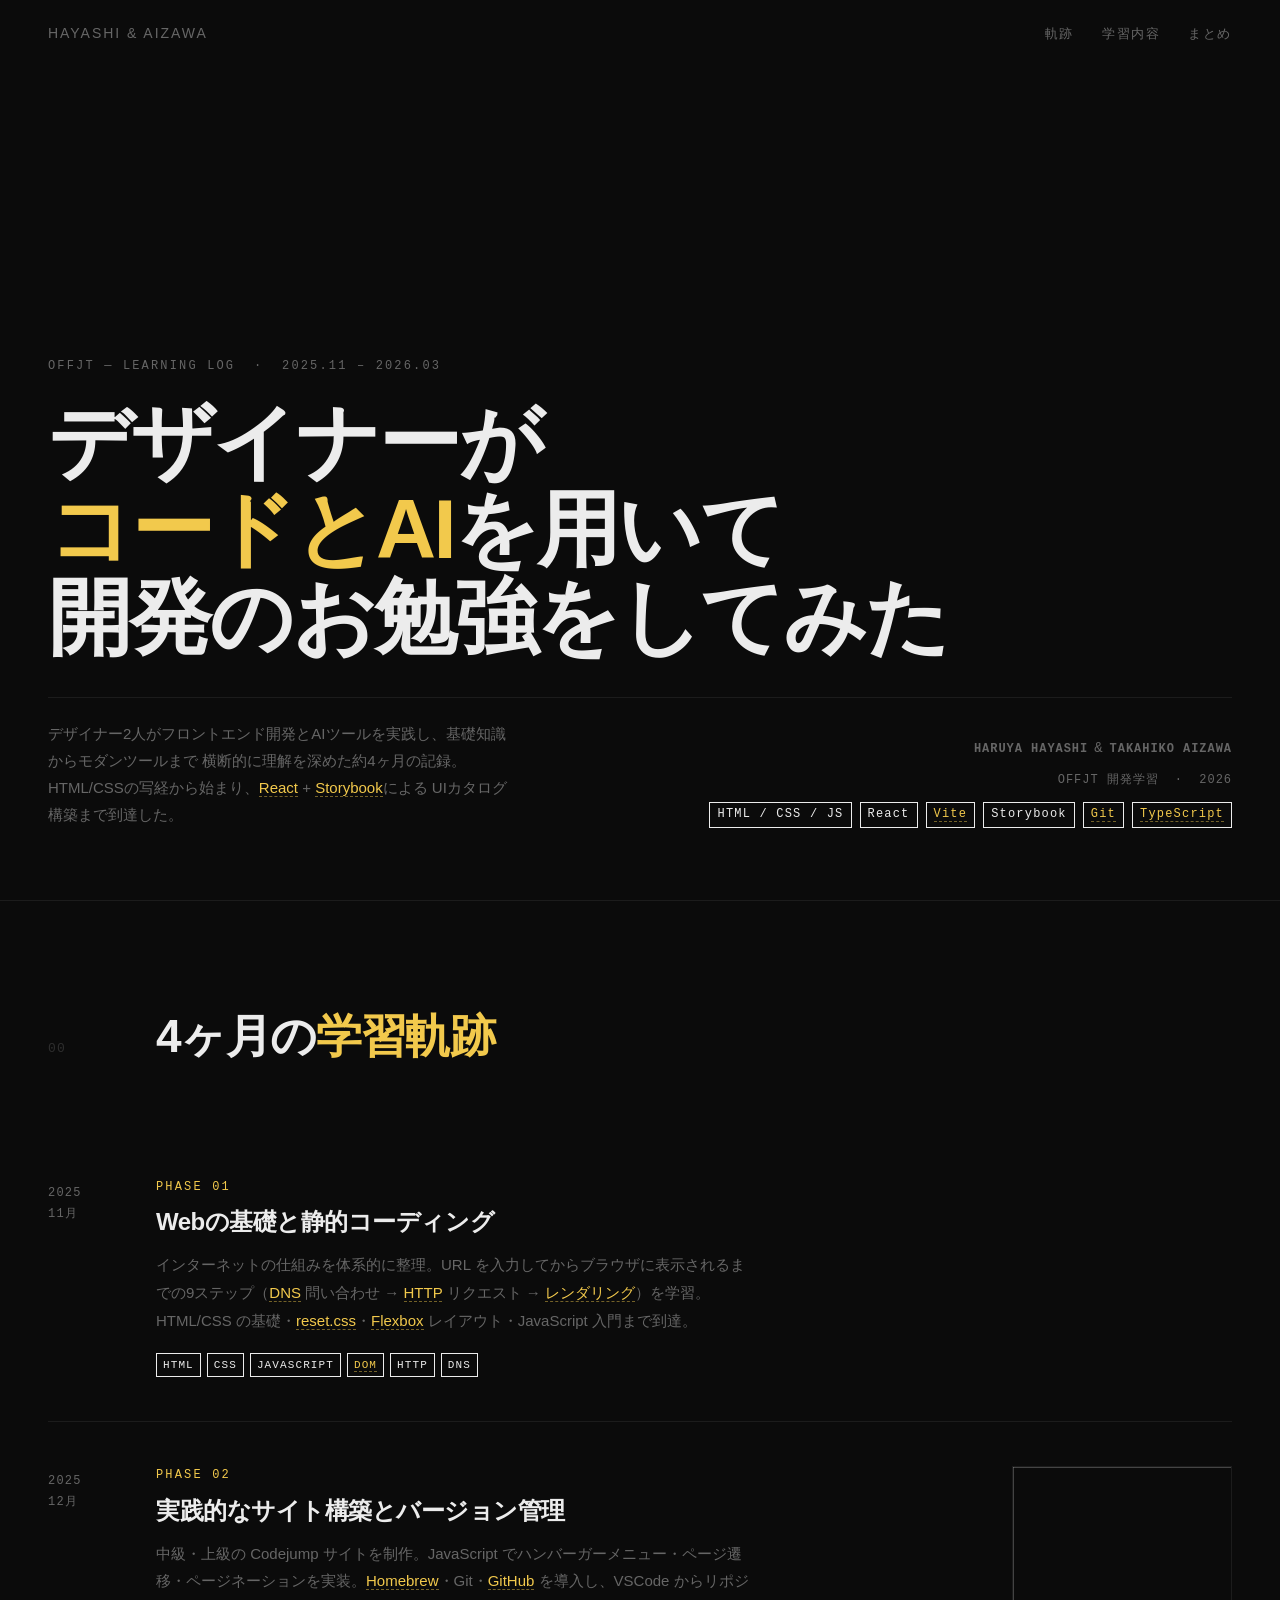
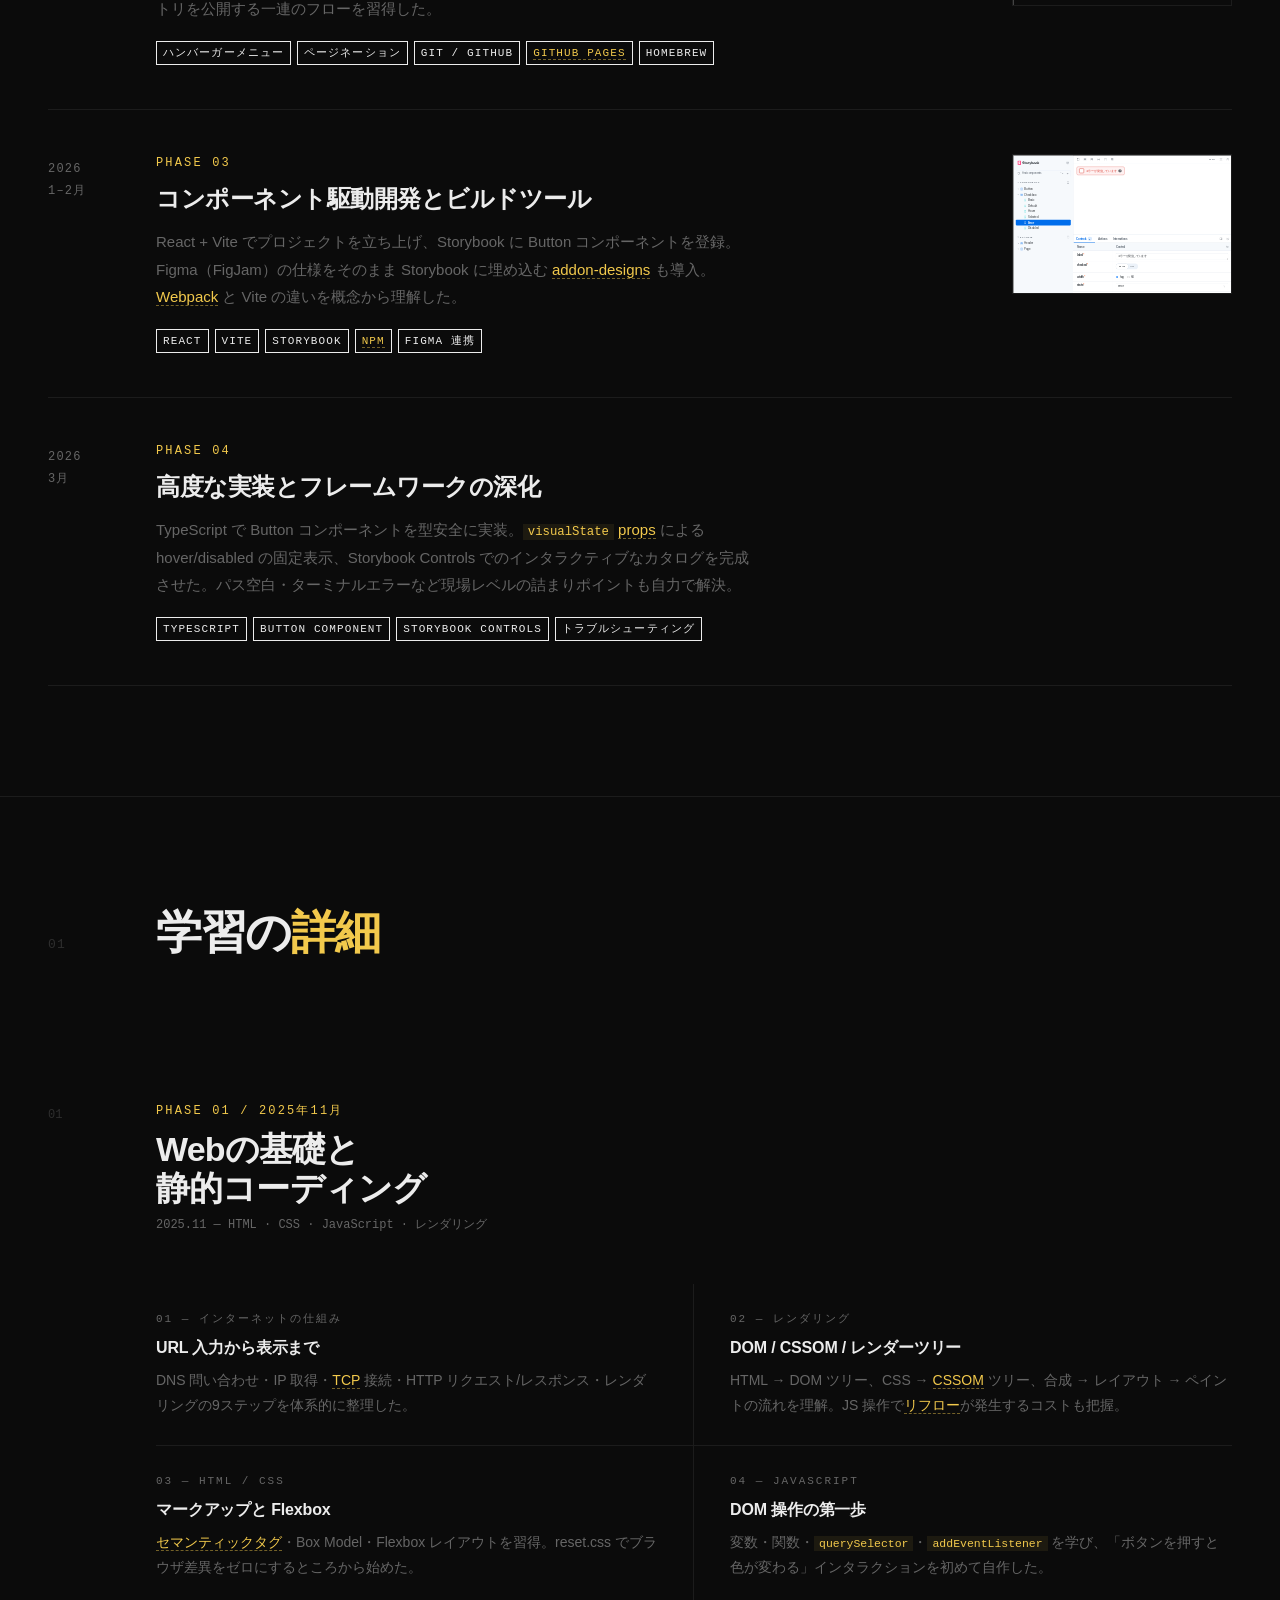
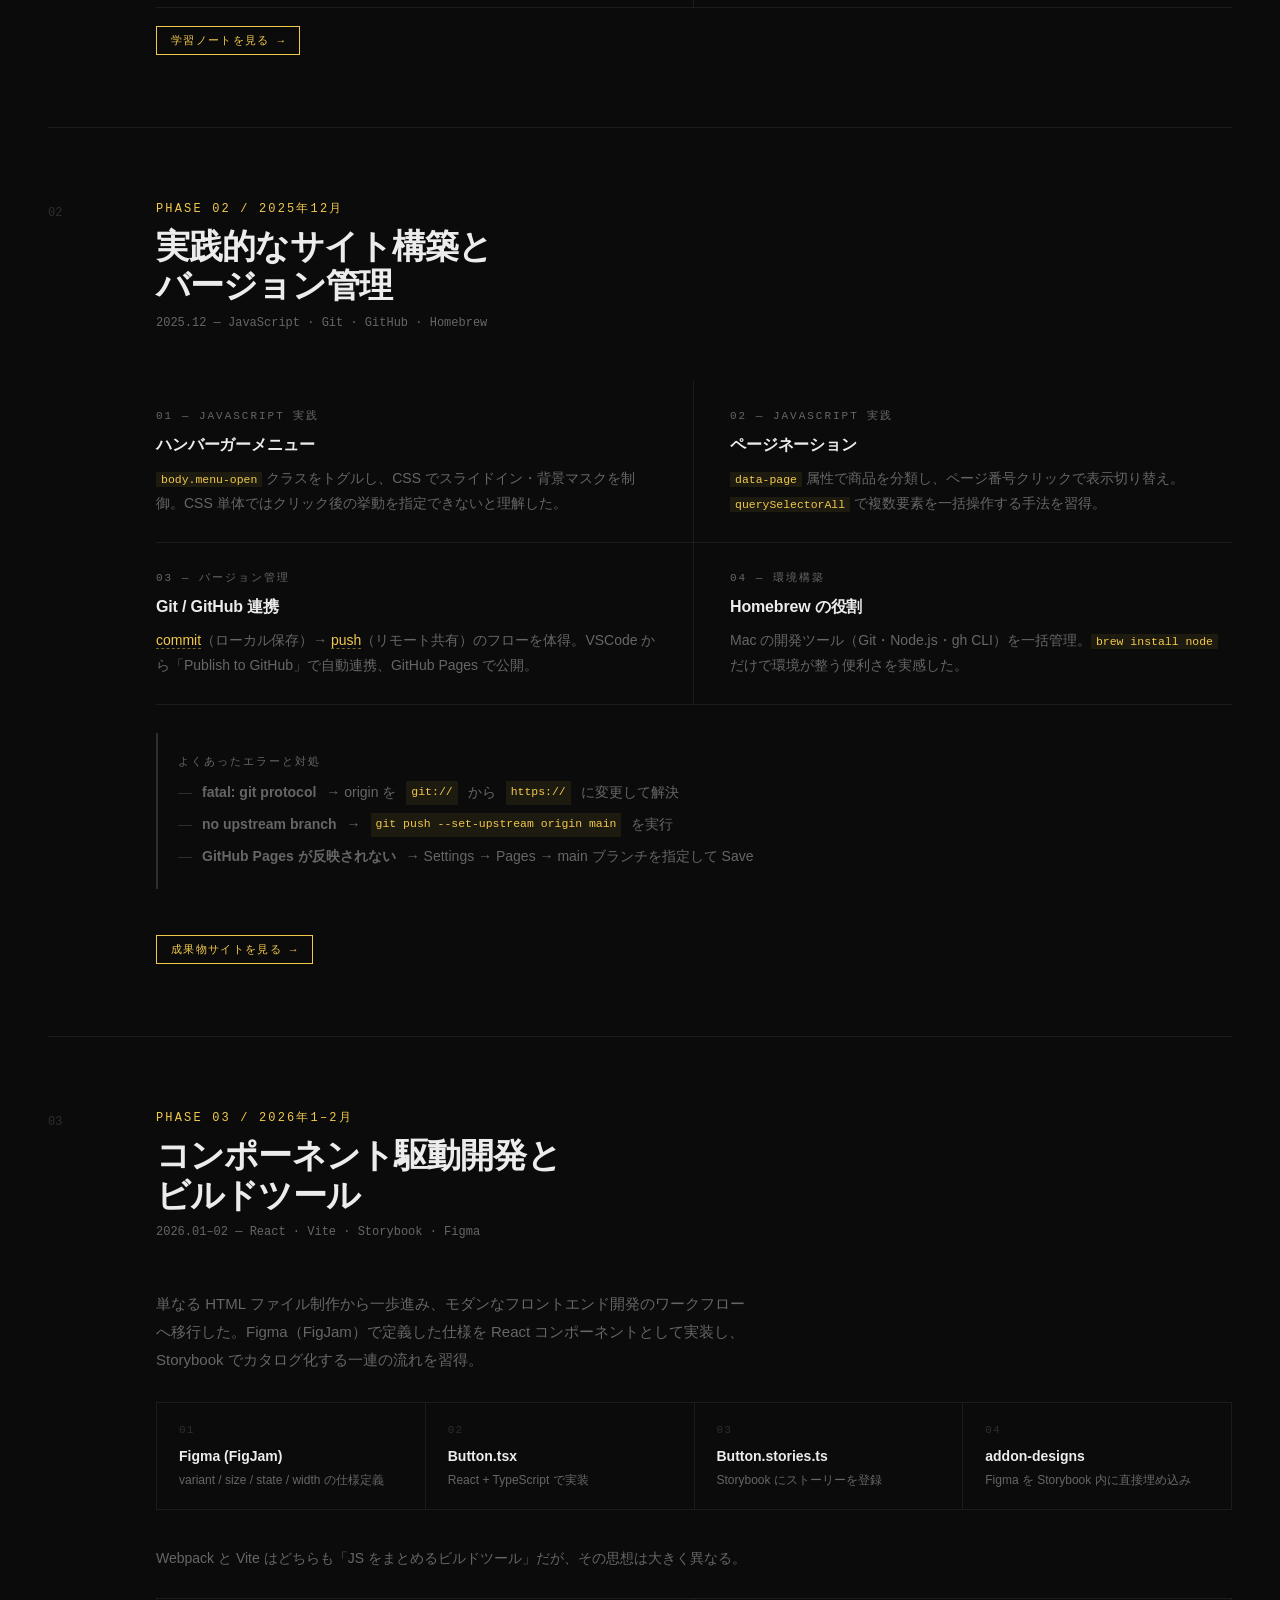
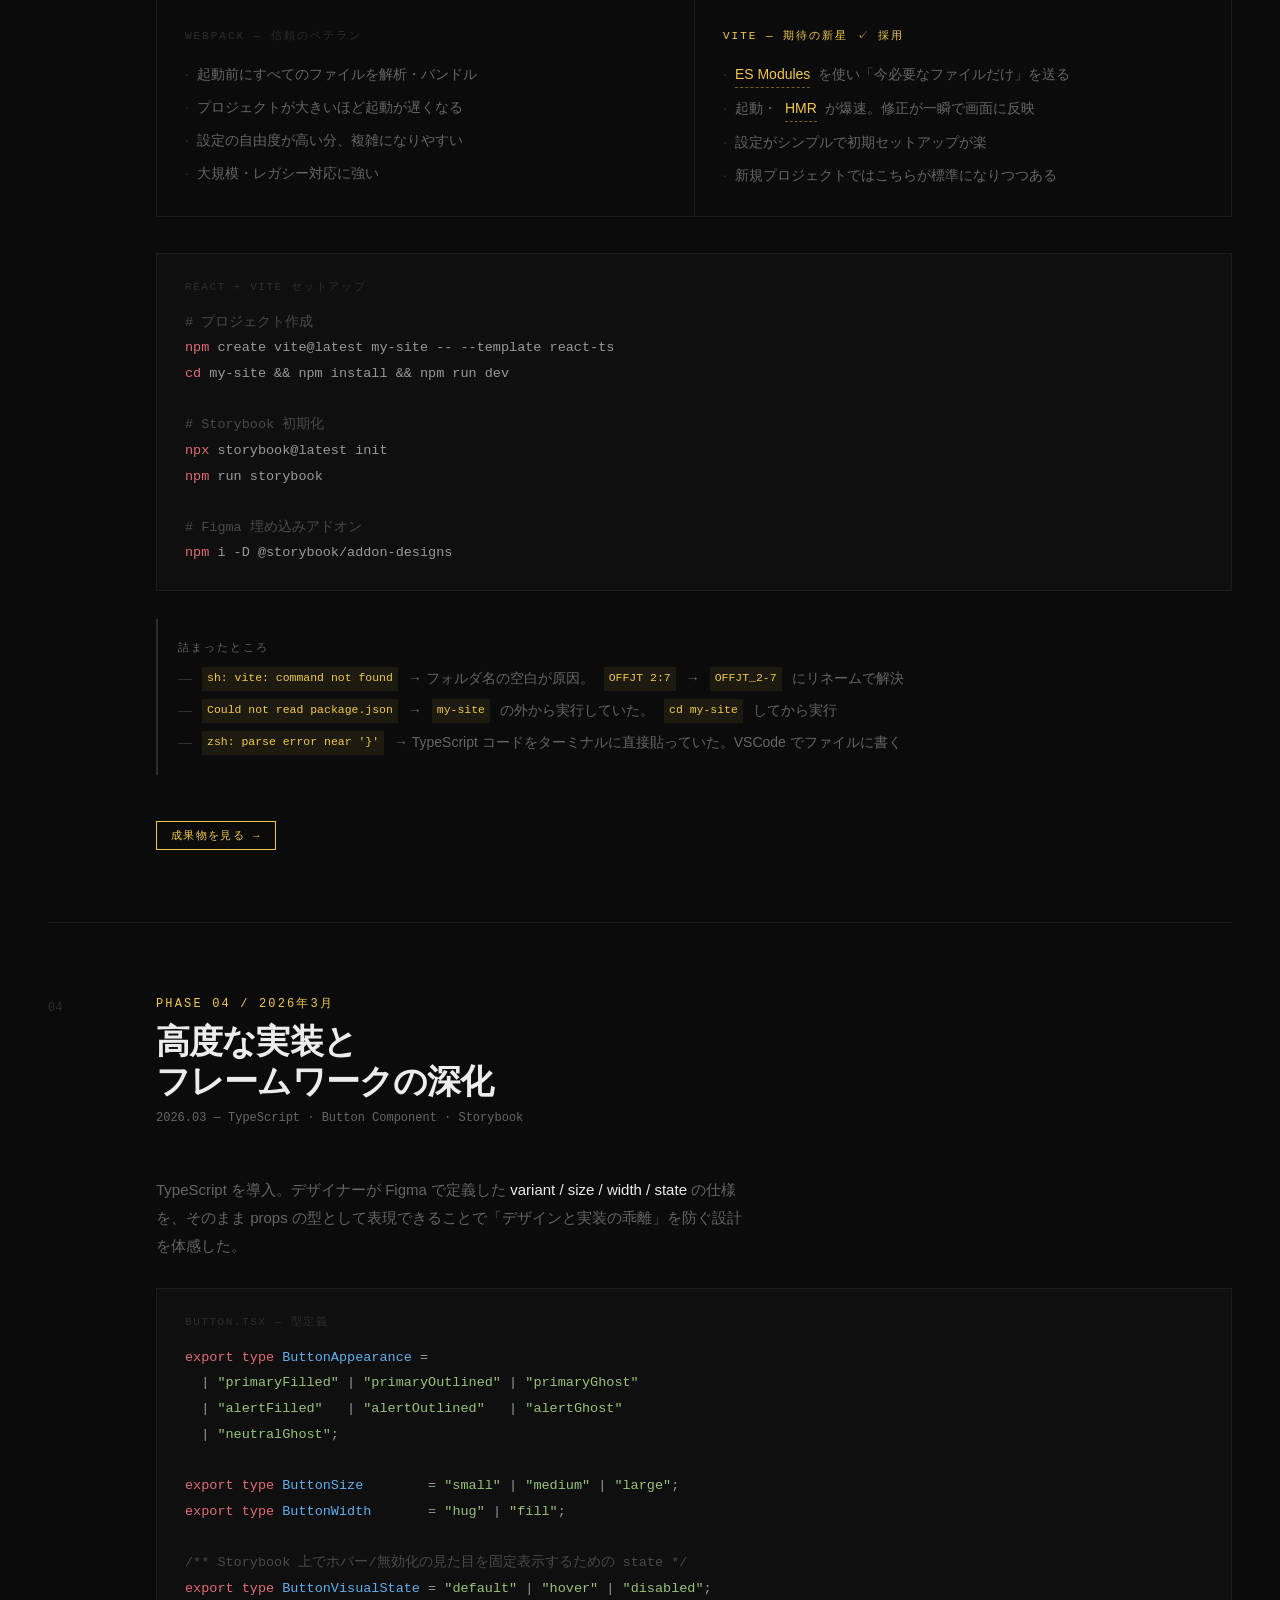
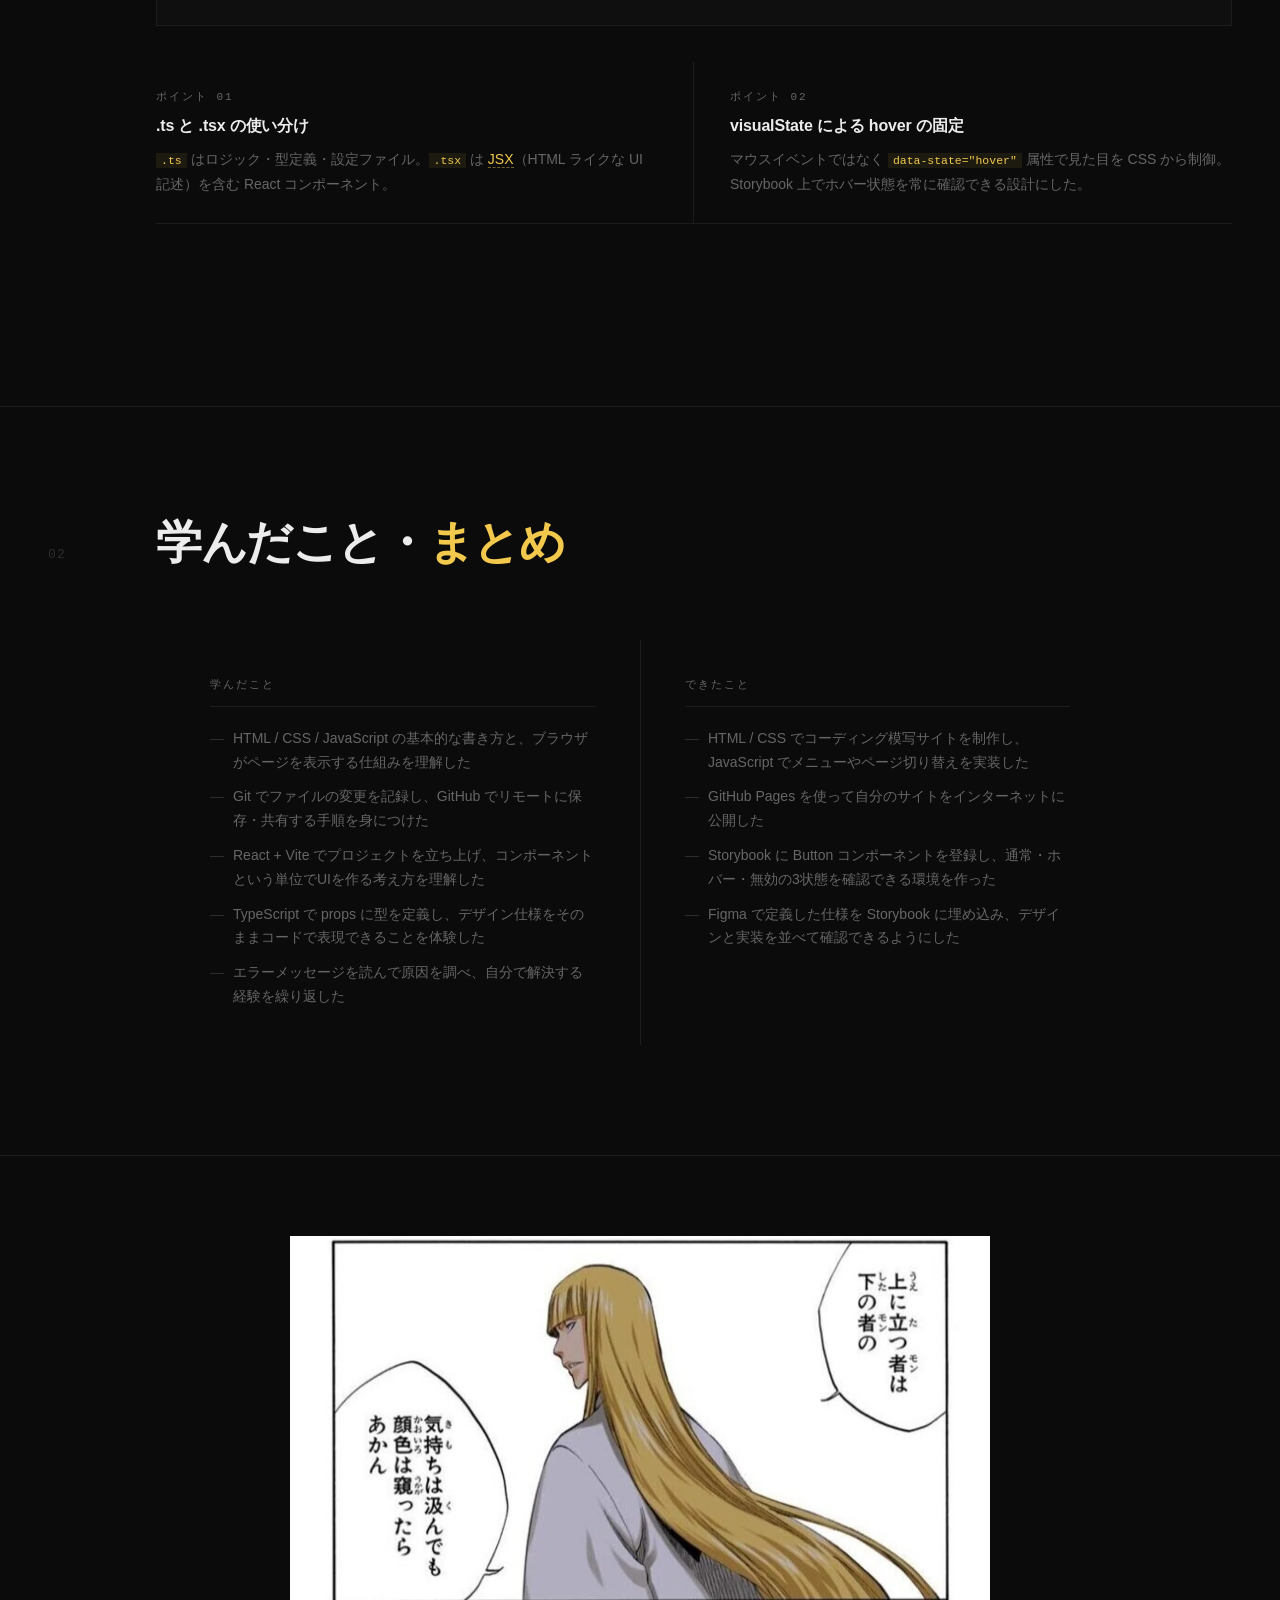
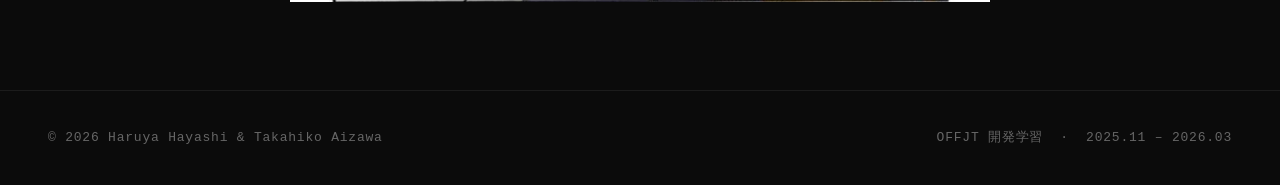
==== commit 9a2725de: "e" ====
--- a/index.html
+++ b/index.html
@@ -17,7 +17,7 @@
     }
 
     *, *::before, *::after { box-sizing: border-box; margin: 0; padding: 0; }
-    html { scroll-behavior: smooth; }
+    html { scroll-behavior: smooth; overflow-x: hidden; }
 
     body {
       background: var(--bg);
@@ -25,6 +25,7 @@
       font-family: var(--sans);
       line-height: 1.65;
       -webkit-font-smoothing: antialiased;
+      overflow-x: hidden;
     }
 
     ::selection { background: var(--accent); color: #000; }
@@ -225,6 +226,7 @@
     .codeblock {
       margin: 28px 0; background: #0f0f0f;
       border: 1px solid var(--line); padding: 24px 28px; overflow-x: auto;
+      max-width: 100%;
     }
 
     .codeblock-label {
@@ -469,8 +471,8 @@
 
       /* timeline thumbnail */
       .tl-inner { flex-direction: column; }
-      .tl-thumb-wrap { width: 100%; height: 180px; }
-      .tl-thumb-wrap iframe { width: 1100px; height: 700px; transform: scale(0.33); transform-origin: top left; }
+      .tl-thumb-wrap { width: 100%; height: 180px; max-width: 100%; }
+      .tl-thumb-wrap iframe { width: 768px; height: 480px; transform: scale(0.48); transform-origin: top left; }
       .tl-thumb-label { opacity: 1; }
       .tl-thumb-overlay { background: rgba(0,0,0,0.25); }
 
@@ -479,6 +481,11 @@
 
       /* modals */
       .site-modal { width: 96vw; height: 90vh; }
+
+      /* prevent misc overflow */
+      .note, .compare, .flow, .codeblock { max-width: 100%; }
+      .hero-title { word-break: keep-all; }
+      img { max-width: 100%; height: auto; }
     }
   </style>
 </head>
